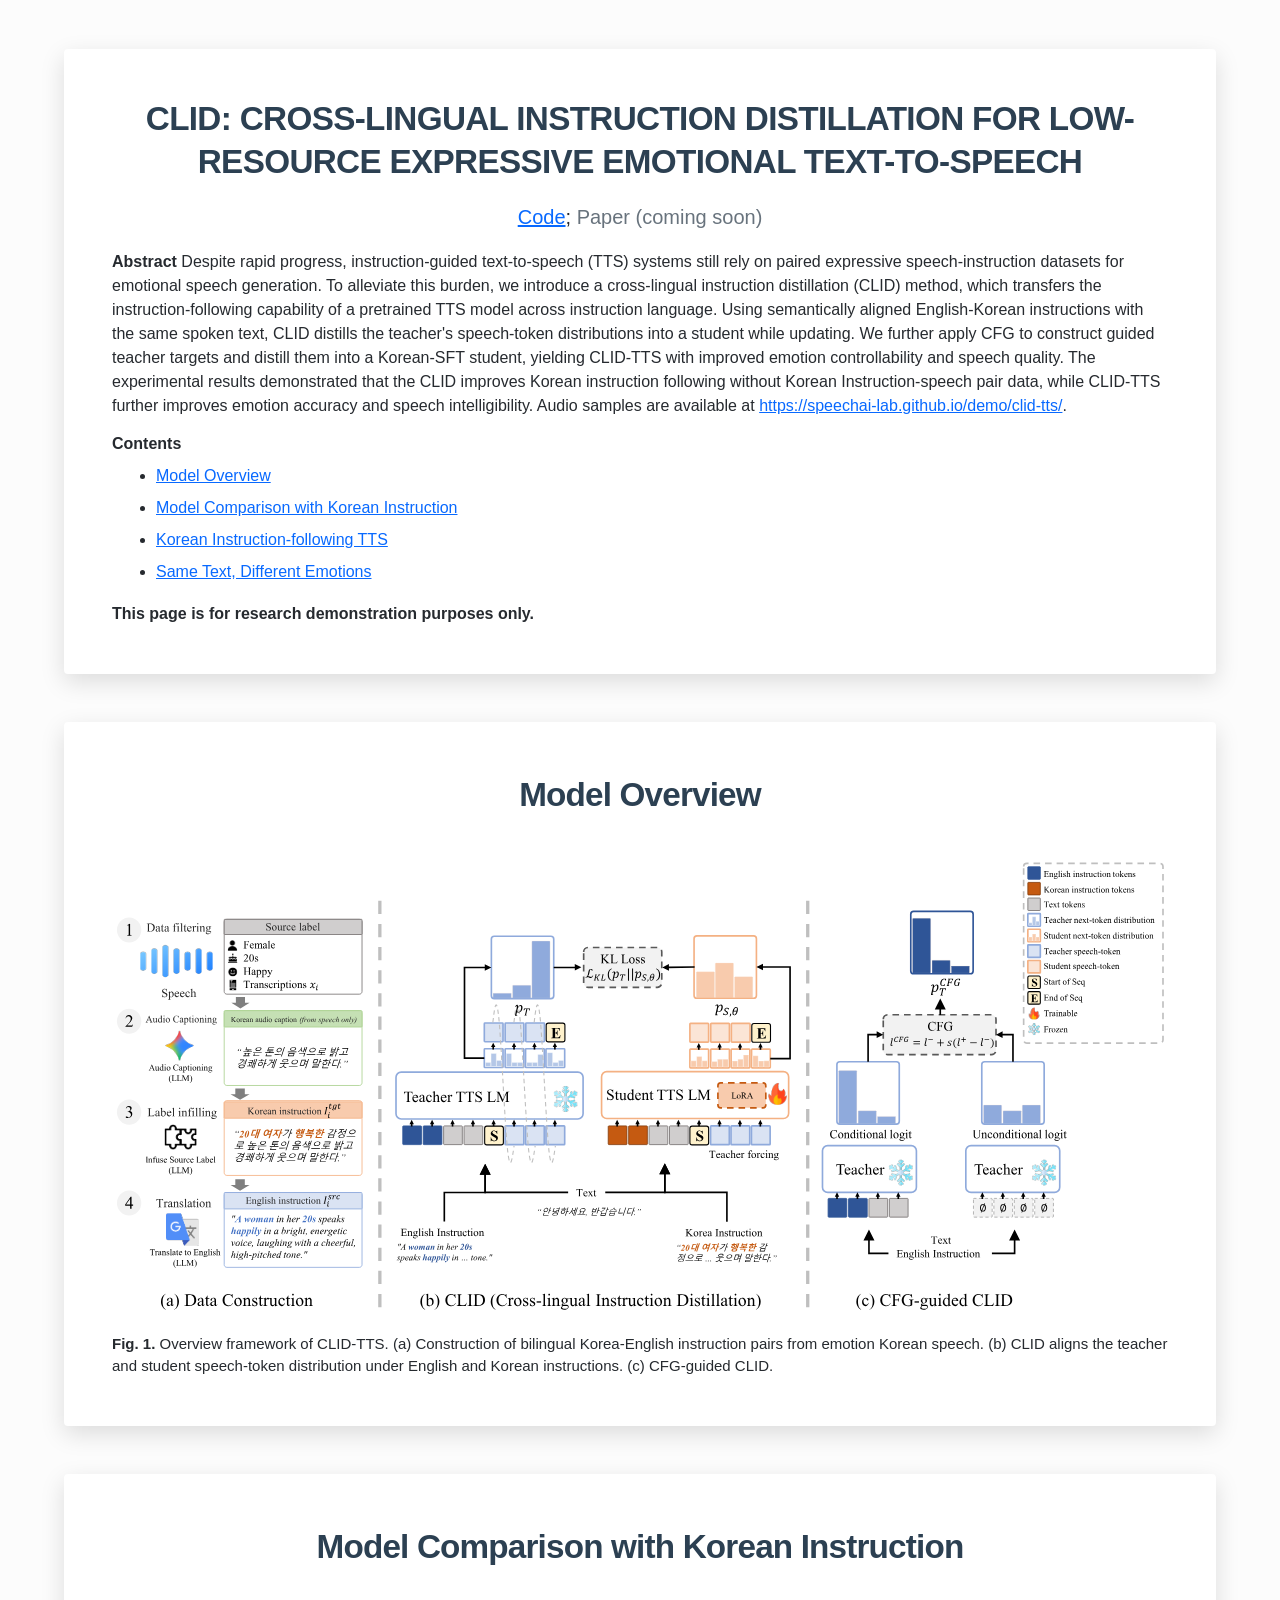
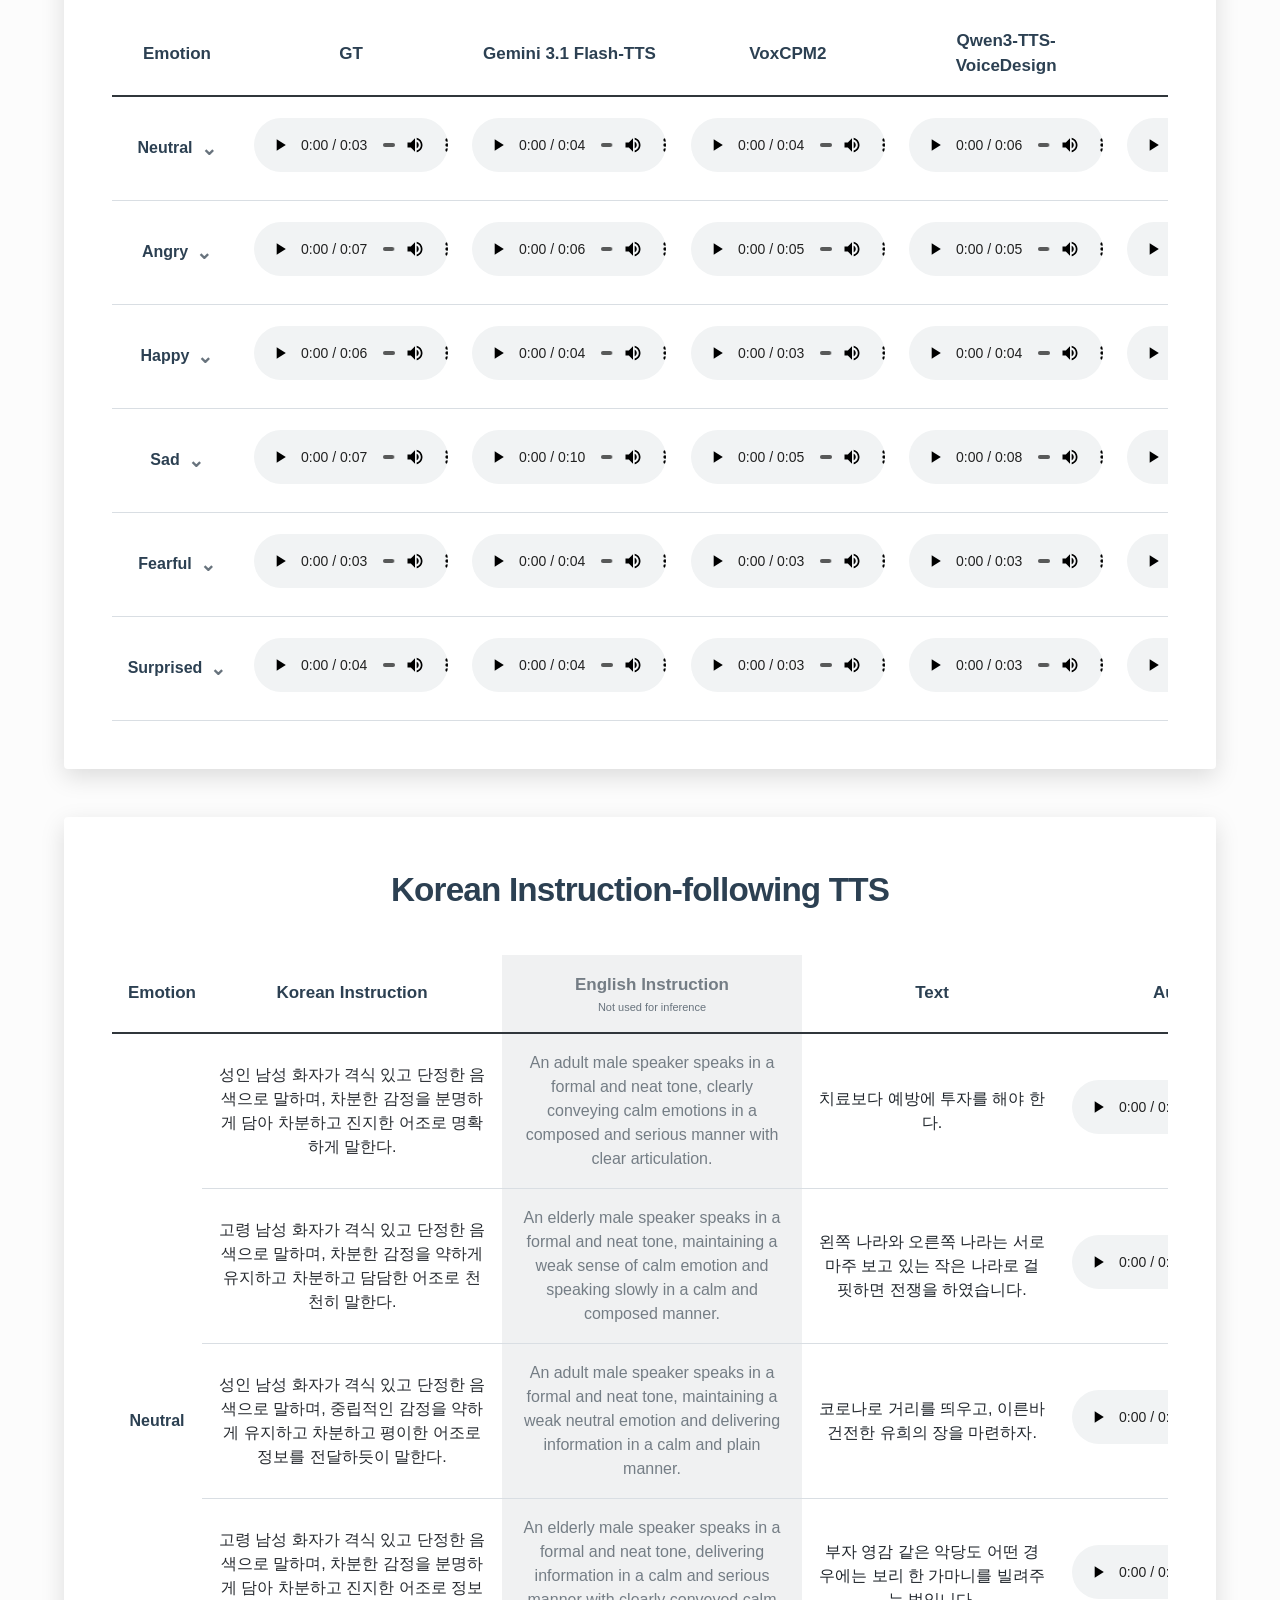
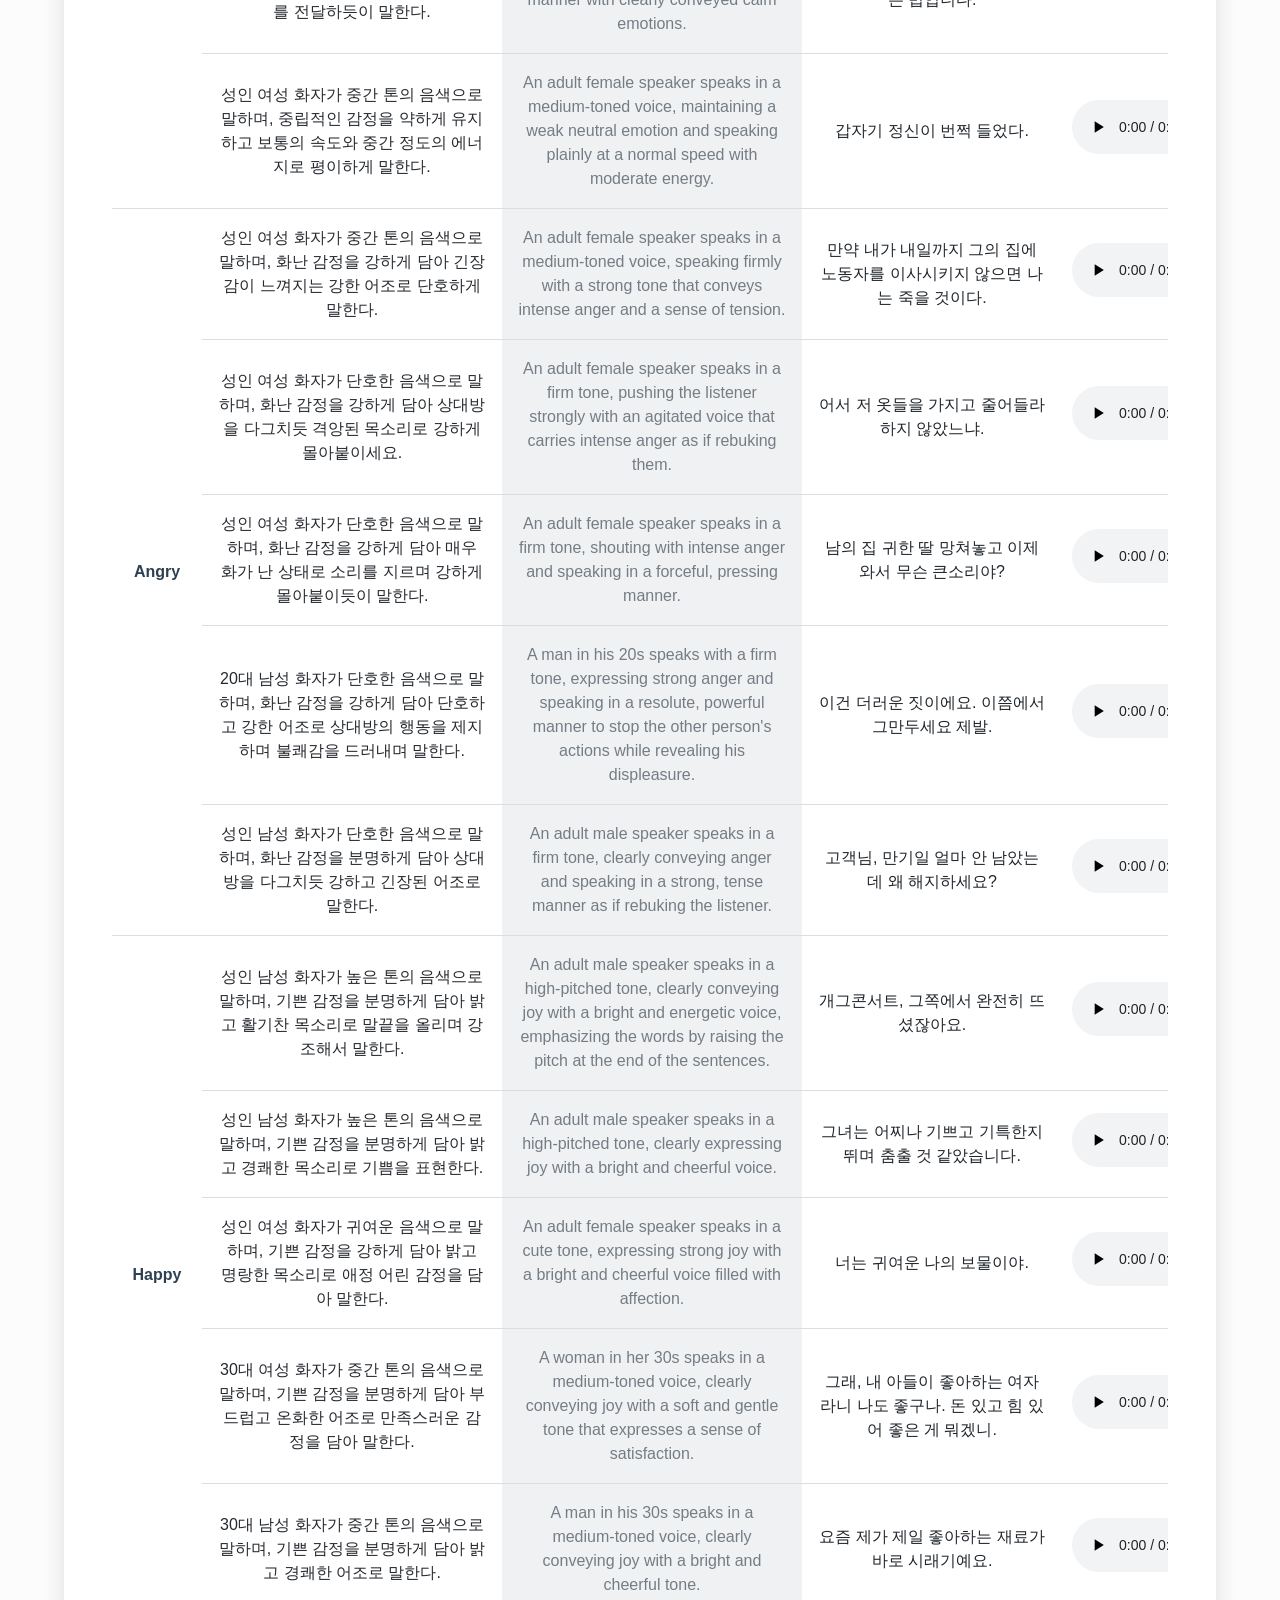
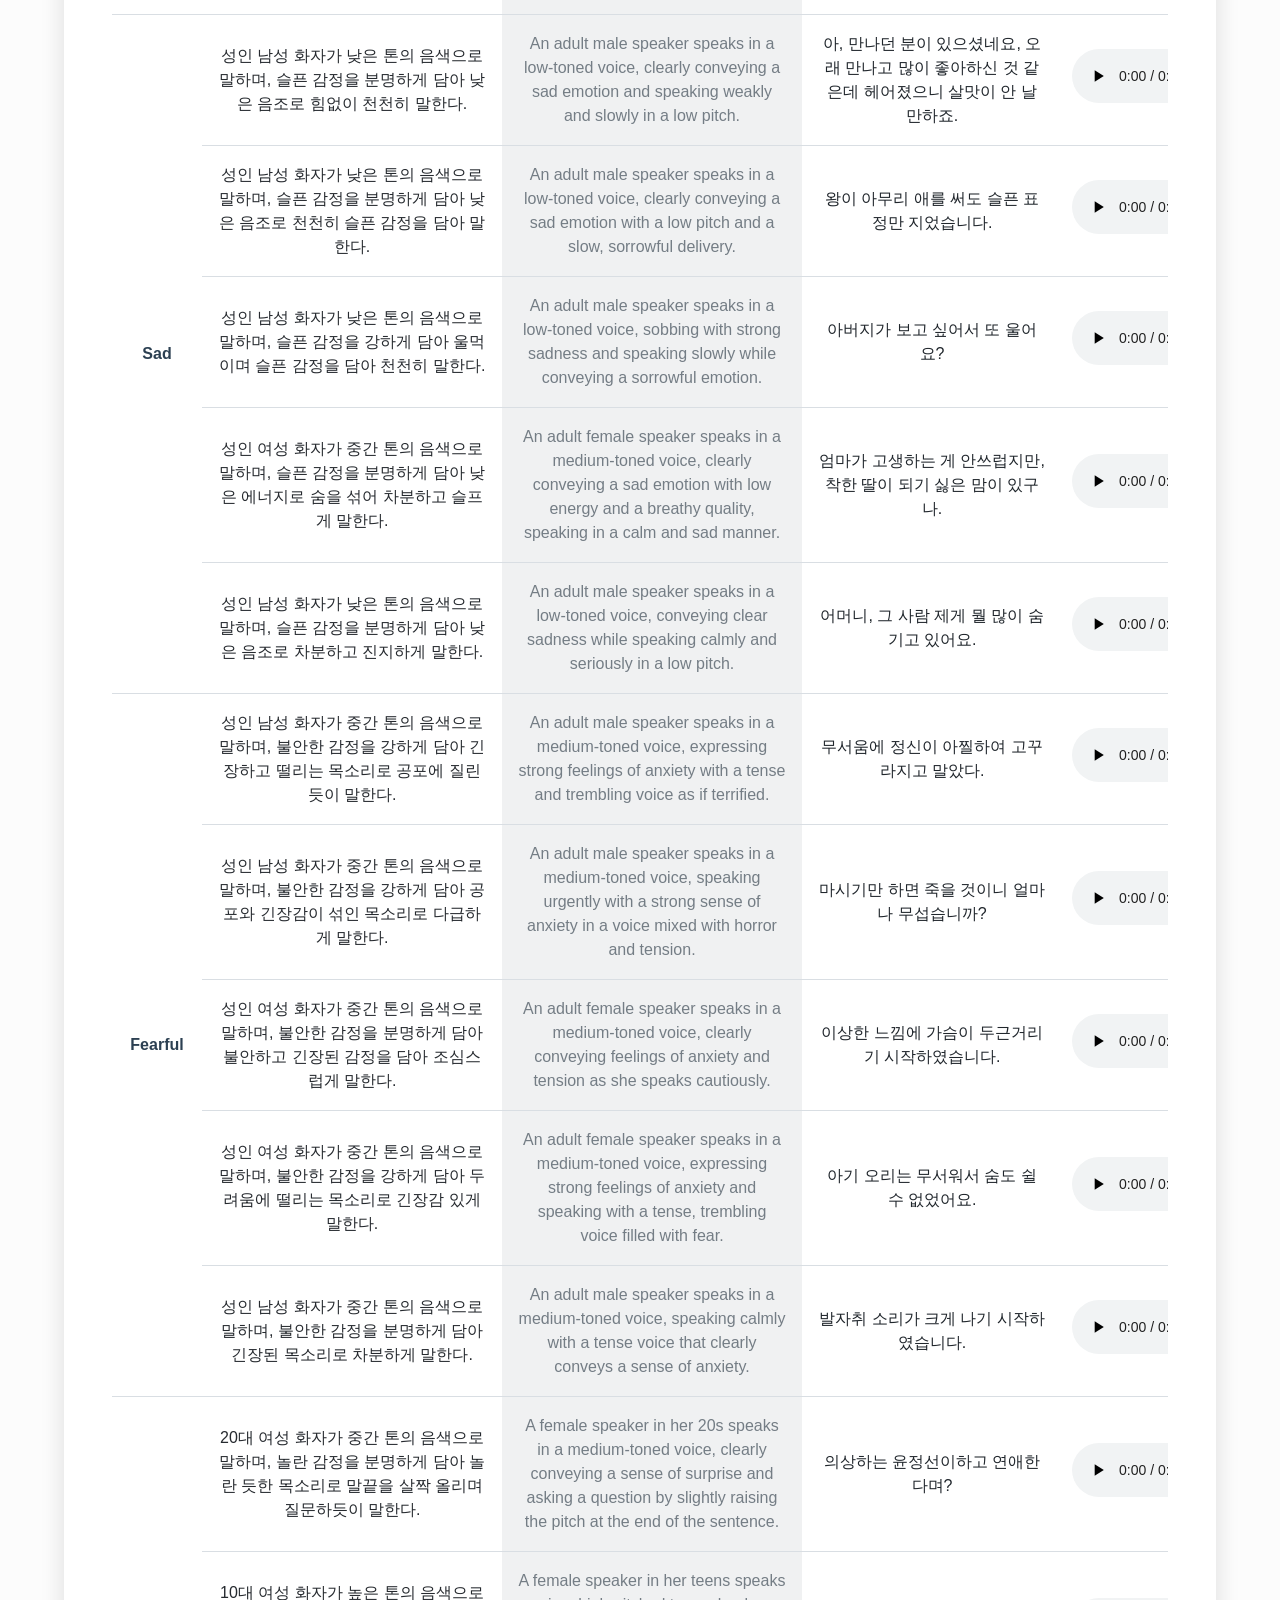
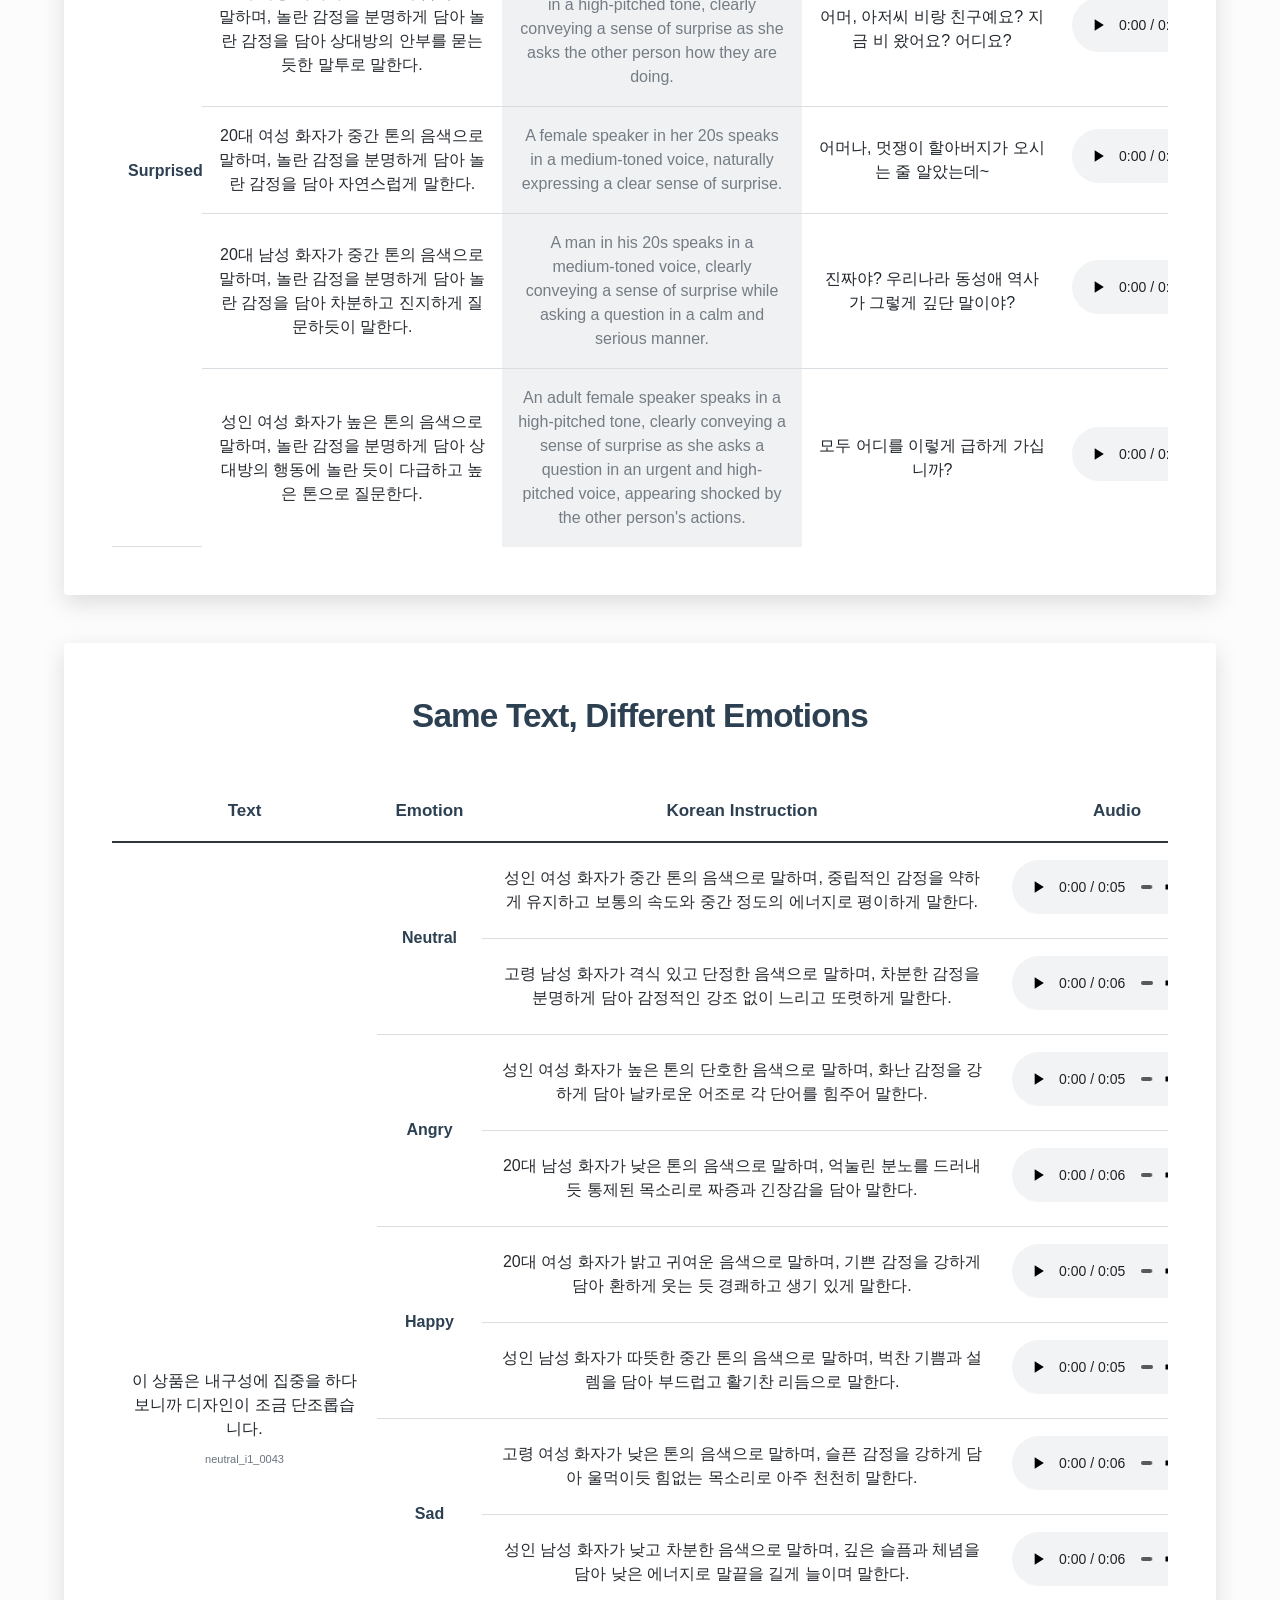
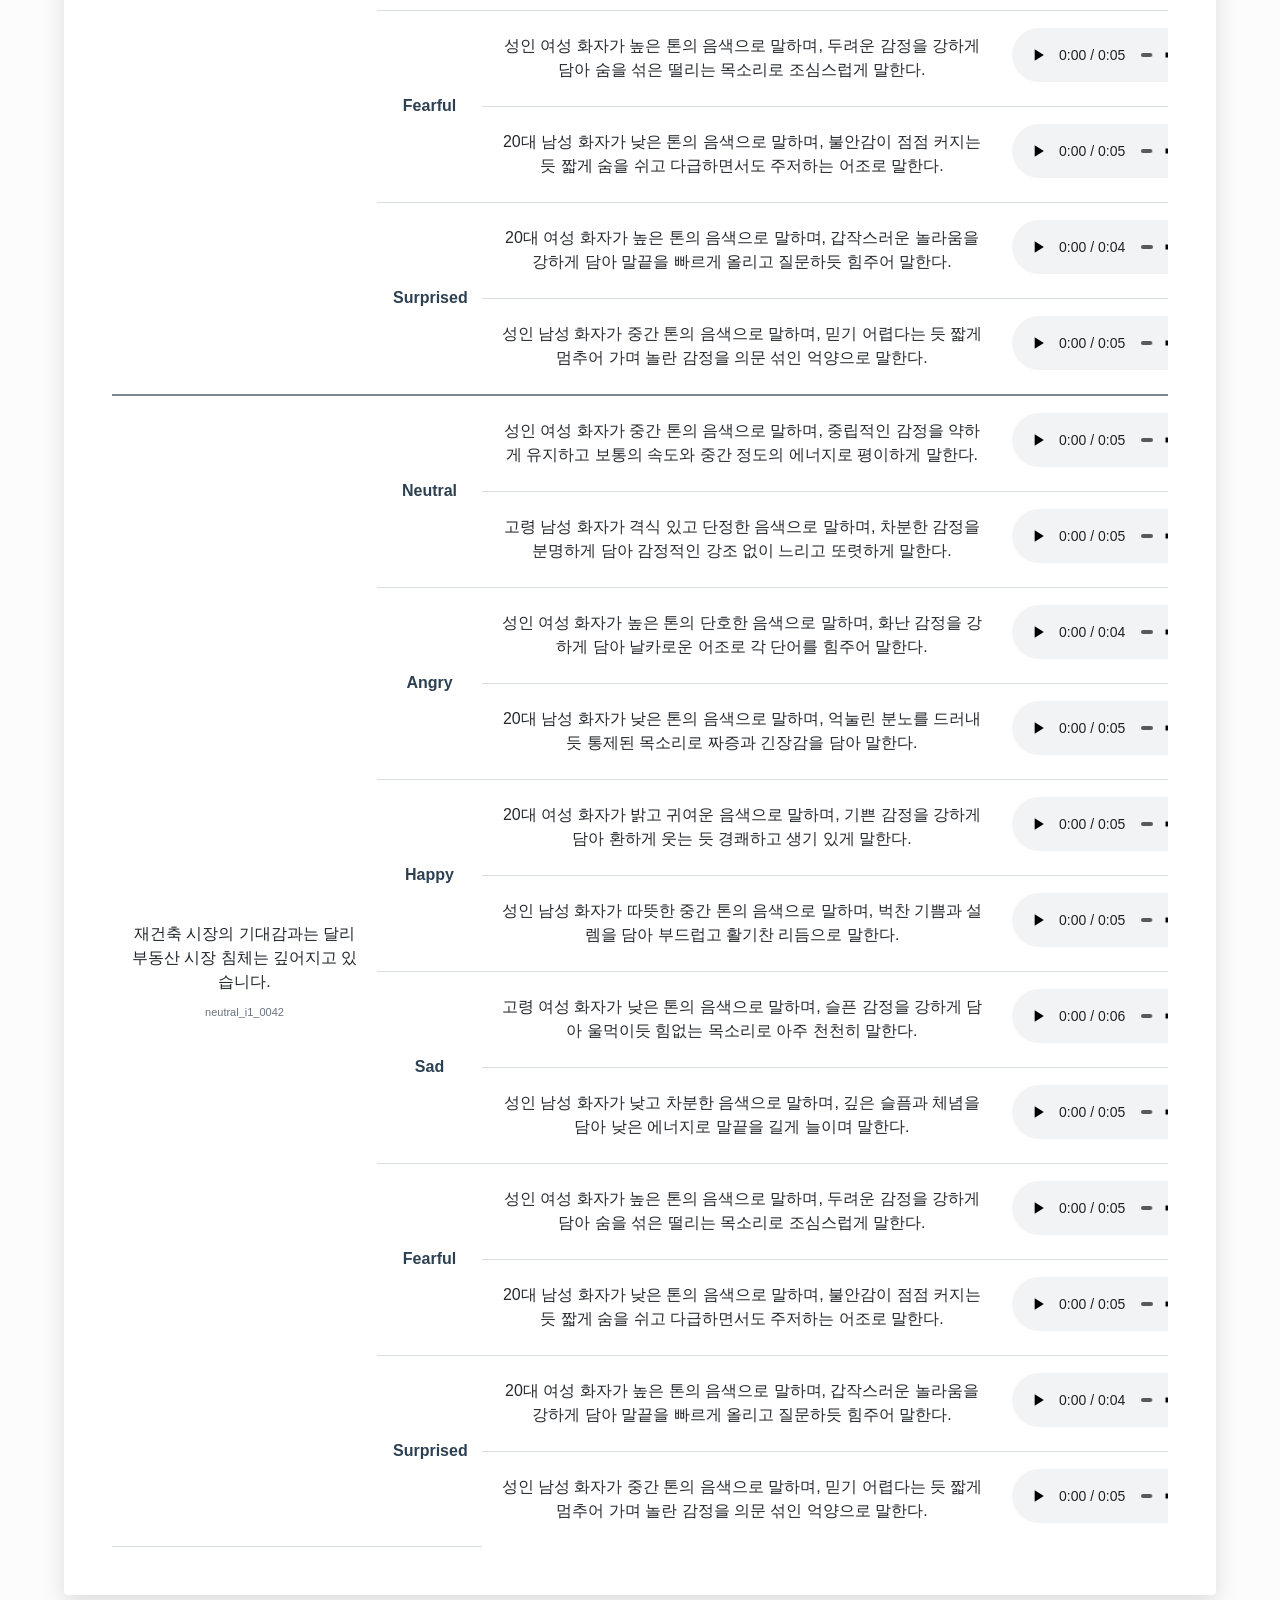
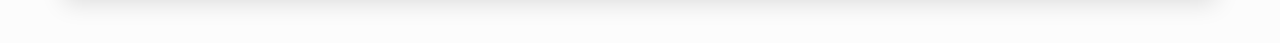
==== clid-tts/index.html @ 517f3544 "Update overview to figure 12" ====
<!doctype html>
<html lang="en">
<head>
  <meta charset="utf-8">
  <meta name="viewport" content="width=device-width, initial-scale=1">
  <meta name="description" content="CLID: Cross-Lingual Instruction Distillation for Low-Resource Expressive Emotional Text-to-Speech.">
  <title>CLID: Cross-Lingual Instruction Distillation for Low-Resource Expressive Emotional Text-to-Speech</title>
  <link rel="stylesheet" href="css/custom.css">
</head>
<body>
  <main class="page">
    <section class="paper-card intro-card" aria-labelledby="page-title">
      <header class="hero">
        <h1 class="wordmark" id="page-title">CLID: CROSS-LINGUAL INSTRUCTION DISTILLATION FOR LOW-RESOURCE EXPRESSIVE EMOTIONAL TEXT-TO-SPEECH</h1>
        <p class="project-links">
          <a href="https://github.com/SpeechAI-Lab/CLID-TTS">Code</a>;
          <span class="coming-soon">Paper (coming soon)</span>
        </p>
      </header>

      <p class="abstract"><strong>Abstract</strong> Despite rapid progress, instruction-guided text-to-speech (TTS) systems still rely on paired expressive speech-instruction datasets for emotional speech generation. To alleviate this burden, we introduce a cross-lingual instruction distillation (CLID) method, which transfers the instruction-following capability of a pretrained TTS model across instruction language. Using semantically aligned English-Korean instructions with the same spoken text, CLID distills the teacher's speech-token distributions into a student while updating. We further apply CFG to construct guided teacher targets and distill them into a Korean-SFT student, yielding CLID-TTS with improved emotion controllability and speech quality. The experimental results demonstrated that the CLID improves Korean instruction following without Korean Instruction-speech pair data, while CLID-TTS further improves emotion accuracy and speech intelligibility. Audio samples are available at <a href="https://speechai-lab.github.io/demo/clid-tts/">https://speechai-lab.github.io/demo/clid-tts/</a>.</p>

      <nav class="contents" aria-label="Demo contents">
        <p class="contents-title">Contents</p>
        <ul>
          <li><a href="#model-overview">Model Overview</a></li>
          <li><a href="#demo-samples">Model Comparison with Korean Instruction</a></li>
          <li><a href="#korean-benchmark-samples">Korean Instruction-following TTS</a></li>
          <li><a href="#same-text-different-emotions">Same Text, Different Emotions</a></li>
        </ul>
      </nav>

      <p class="research-note">This page is for research demonstration purposes only.</p>
    </section>

    <section class="paper-card demo-section" id="model-overview" aria-labelledby="model-overview-title">
      <h2 id="model-overview-title">Model Overview</h2>
      <figure class="overview-figure">
        <img
          class="overview-image"
          src="pics/clid_tts_overview.svg?v=12"
          alt="Overview of CLID-TTS data construction, cross-lingual instruction distillation, and CFG-guided distillation"
        >
        <figcaption class="overview-caption"><strong>Fig. 1.</strong> Overview framework of CLID-TTS. (a) Construction of bilingual Korea-English instruction pairs from emotion Korean speech. (b) CLID aligns the teacher and student speech-token distribution under English and Korean instructions. (c) CFG-guided CLID.</figcaption>
      </figure>
    </section>

    <section class="paper-card demo-section" id="demo-samples" aria-labelledby="samples-title">
      <h2 id="samples-title">Model Comparison with Korean Instruction</h2>

      <div class="sample-list" id="demo-sample-list">
        <p class="pending">Model comparison samples will be added here.</p>
      </div>
    </section>

    <section class="paper-card demo-section" id="korean-benchmark-samples" aria-labelledby="korean-benchmark-title">
      <h2 id="korean-benchmark-title">Korean Instruction-following TTS</h2>

      <div class="sample-list" id="korean-benchmark-sample-list">
        <p class="pending">Korean benchmark samples will be added here.</p>
      </div>
    </section>

    <section class="paper-card demo-section" id="same-text-different-emotions" aria-labelledby="same-text-title">
      <h2 id="same-text-title">Same Text, Different Emotions</h2>

      <div class="sample-list" id="same-text-sample-list">
        <p class="pending">Same-text control samples will be added here.</p>
      </div>
    </section>

  </main>
  <script src="data/samples.js"></script>
  <script src="js/demo.js?v=gemini-3.1-flash-tts"></script>
</body>
</html>
---- clid-tts/css/custom.css ----
:root {
  color-scheme: light;
  --ink: #262a2f;
  --heading: #2c4052;
  --muted: #68737d;
  --link: #0869ff;
  --line: #d9dee3;
  --surface: #f5f7f8;
}

* { box-sizing: border-box; }

html { scroll-behavior: smooth; }

body {
  margin: 0;
  padding: 1px 0 48px;
  color: var(--ink);
  background: #fcfcfc;
  font-family: Roboto, -apple-system, BlinkMacSystemFont, "Segoe UI", Arial, sans-serif;
  font-size: 16px;
  line-height: 1.5;
  -webkit-font-smoothing: antialiased;
}

.page {
  width: min(1600px, 90%);
  margin: 0 auto;
}

.paper-card {
  margin: 48px 0 0;
  padding: 48px;
  background: #fff;
  border-radius: 4px;
  box-shadow: 0 8px 24px rgba(0, 0, 0, .13);
}

.hero {
  margin-bottom: 18px;
  text-align: center;
}

.wordmark {
  display: block;
  margin: 0;
  color: var(--heading);
  font-size: clamp(24px, 2.6vw, 36px);
  font-weight: 700;
  line-height: 1.3;
  letter-spacing: -.02em;
}

.project-links {
  margin: 18px 0 14px;
  font-size: 20px;
}

a { color: var(--link); }

a:hover { text-decoration-thickness: 2px; }

.coming-soon { color: var(--muted); }

.abstract {
  margin: 12px 0 14px;
  text-align: left;
}

.abstract strong,
.contents-title,
.research-note { font-weight: 700; }

.contents { margin-top: 12px; }

.contents-title { margin: 0 0 8px; }

.contents ul {
  margin: 0;
  padding-left: 44px;
}

.contents li { margin: 8px 0; }

.research-note { margin: 18px 0 0; }

.demo-section {
  margin-top: 48px;
  scroll-margin-top: 24px;
}

.demo-section h2 {
  margin: 0 0 30px;
  padding-bottom: 10px;
  color: var(--heading);
  text-align: center;
  font-size: clamp(27px, 2.6vw, 38px);
  font-weight: 700;
  letter-spacing: -.025em;
}

.overview-figure {
  margin: 0 auto;
  overflow: hidden;
  background: #fff;
}

.overview-image {
  display: block;
  width: min(100%, 1320px);
  height: auto;
  margin: 0 auto;
}

.overview-caption {
  margin: 20px 0 0;
  color: var(--ink);
  text-align: left;
  font-size: 15px;
}

.dataset-heading {
  margin: 30px 0 10px;
  color: var(--heading);
  font-size: 21px;
}

.comparison-wrap {
  overflow-x: auto;
  background: #fff;
}

.comparison-table {
  width: 100%;
  min-width: 1440px;
  border-collapse: collapse;
  table-layout: fixed;
}

.comparison-table .emotion-column {
  width: 130px;
}

.comparison-table th,
.comparison-table td {
  padding: 16px 12px;
  text-align: center;
  vertical-align: middle;
}

.comparison-table thead th {
  color: var(--heading);
  background: #fff;
  border-bottom: 2px solid #30363b;
  font-size: 17px;
  font-weight: 700;
}

.sample-audio-row > th,
.sample-audio-row > td {
  height: 104px;
  border-bottom: 1px solid var(--line);
}

.comparison-table tbody tr:last-child > th,
.comparison-table tbody tr:last-child > td {
  border-bottom: 0;
}

.comparison-table tbody tr.sample-audio-row:hover > * {
  background: #f3f3f3;
}

.model-heading {
  text-align: center;
}

.ours-heading,
.ours-cell {
  background: #fff;
}

.emotion-cell {
  padding: 0 !important;
  background: #fff;
}

.emotion-toggle {
  display: flex;
  width: 100%;
  min-height: 103px;
  align-items: center;
  justify-content: center;
  gap: 8px;
  padding: 14px 10px;
  color: var(--heading);
  background: transparent;
  border: 0;
  font: inherit;
  font-weight: 650;
  cursor: pointer;
}

.emotion-toggle:hover {
  background: var(--surface);
}

.emotion-toggle:focus-visible {
  position: relative;
  z-index: 1;
  outline: 3px solid rgba(8, 105, 255, .35);
  outline-offset: -3px;
}

.emotion-chevron {
  display: inline-block;
  color: var(--muted);
  font-size: 19px;
  line-height: 1;
  transition: transform .18s ease;
}

.emotion-toggle.is-open .emotion-chevron {
  transform: rotate(180deg);
}

.sample-detail-row[hidden] {
  display: none;
}

.sample-detail-row > td {
  padding: 0;
  border-bottom: 1px solid var(--line);
  text-align: left;
}

.sample-details {
  display: grid;
  grid-template-columns: 1.35fr 1.35fr 1fr;
  margin: 0;
  background: #fbfcfc;
  box-shadow: inset 0 4px 10px rgba(44, 64, 82, .04);
}

.detail-item {
  min-width: 0;
  margin: 0;
  padding: 17px 18px 19px;
  border-right: 1px solid var(--line);
}

.detail-item:last-child {
  border-right: 0;
}

.detail-item dt {
  margin: 0 0 8px;
  color: var(--heading);
  font-size: 13px;
  font-weight: 700;
}

.detail-item dd {
  margin: 0;
  overflow-wrap: anywhere;
}

.unused-instruction {
  color: #747d85;
  background: #f0f1f2;
}

.unused-instruction dt {
  color: #747d85;
}

.unused-note {
  display: block;
  margin-top: 3px;
  color: #8b9298;
  font-size: 11px;
  font-weight: 500;
  line-height: 1.25;
}

.audio-cell {
  text-align: center;
}

.audio-missing {
  color: var(--muted);
  font-size: 13px;
}

.benchmark-sample-wrap {
  overflow-x: auto;
  background: #fff;
}

.benchmark-sample-table {
  width: 100%;
  min-width: 1180px;
  border-collapse: collapse;
  table-layout: fixed;
}

.benchmark-sample-table .benchmark-emotion-column { width: 90px; }
.benchmark-sample-table .benchmark-ko-column { width: 300px; }
.benchmark-sample-table .benchmark-en-column { width: 300px; }
.benchmark-sample-table .benchmark-text-column { width: 260px; }
.benchmark-sample-table .benchmark-audio-column { width: 230px; }

.benchmark-sample-table th,
.benchmark-sample-table td {
  padding: 17px 16px;
  border-bottom: 1px solid var(--line);
  text-align: center;
  vertical-align: middle;
}

.benchmark-sample-table tbody tr:last-child > * { border-bottom: 0; }

.benchmark-sample-table thead th {
  color: var(--heading);
  background: #fff;
  border-bottom: 2px solid #30363b;
  text-align: center;
  font-size: 17px;
  font-weight: 700;
}

.benchmark-sample-table thead th:nth-child(3) {
  color: #747d85;
  background: #f0f1f2;
}

.column-note {
  display: block;
  margin-top: 3px;
  color: var(--muted);
  font-size: 11px;
  font-weight: 500;
  line-height: 1.3;
}

.benchmark-emotion-cell {
  color: var(--heading);
  background: #fff;
  text-align: center;
  font-weight: 650;
}

.benchmark-copy-cell {
  text-align: center;
  overflow-wrap: anywhere;
}

.benchmark-en-cell {
  color: #747d85;
  background: #f0f1f2;
}

.benchmark-text-cell { color: #20262c; }

.benchmark-audio-cell {
  padding-right: 10px !important;
  padding-left: 10px !important;
  text-align: center;
}

.benchmark-clid-cell { background: #fff; }

.benchmark-sample-table tbody tr:hover > td,
.benchmark-sample-table tbody tr:hover > th {
  background: #f3f3f3;
}

.benchmark-sample-table tbody tr:hover > .benchmark-en-cell {
  background: #e9eaeb;
}

.same-text-wrap {
  overflow-x: auto;
  background: #fff;
}

.same-text-table {
  width: 100%;
  min-width: 1120px;
  border-collapse: collapse;
  table-layout: fixed;
}

.same-text-table .same-text-text-column { width: 265px; }
.same-text-table .same-text-emotion-column { width: 105px; }
.same-text-table .same-text-instruction-column { width: 520px; }
.same-text-table .same-text-audio-column { width: 230px; }

.same-text-table th,
.same-text-table td {
  padding: 17px 16px;
  border-bottom: 1px solid var(--line);
  text-align: center;
  vertical-align: middle;
}

.same-text-table tbody tr:last-child > * { border-bottom: 0; }

.same-text-table thead th {
  color: var(--heading);
  background: #fff;
  border-bottom: 2px solid #30363b;
  text-align: center;
  font-size: 17px;
  font-weight: 700;
}

.same-text-copy-cell {
  color: #20262c;
  background: #fff;
  text-align: center;
  font-weight: 500;
}

.same-text-source {
  display: block;
  margin-top: 10px;
  color: var(--muted);
  font-size: 11px;
  font-weight: 500;
}

.same-text-emotion-cell {
  color: var(--heading);
  background: #fff;
  text-align: center;
  font-weight: 650;
}

.same-text-instruction-cell {
  text-align: center;
  overflow-wrap: anywhere;
}

.same-text-audio-cell {
  padding-right: 10px !important;
  padding-left: 10px !important;
  background: #fff;
  text-align: center;
}

.same-text-group-start > * {
  border-top: 2px solid #7b858d;
}

.same-text-table tbody tr:hover > td,
.same-text-table tbody tr:hover > th {
  background: #f3f3f3;
}

.pending {
  margin: 0;
  padding: 28px 14px;
  color: var(--muted);
  text-align: center;
}

audio {
  width: min(100%, 220px);
  min-width: 190px;
}

.visually-hidden {
  position: absolute;
  width: 1px;
  height: 1px;
  padding: 0;
  margin: -1px;
  overflow: hidden;
  clip: rect(0, 0, 0, 0);
  white-space: nowrap;
  border: 0;
}

@media (max-width: 720px) {
  body { padding: 1px 0 28px; }

  .page {
    width: 100%;
  }

  .paper-card {
    margin-top: 20px;
    padding: 34px 20px 42px;
    border-radius: 0;
    box-shadow: 0 5px 18px rgba(0, 0, 0, .1);
  }

  .wordmark { font-size: 28px; }
  .abstract { text-align: left; }
  .demo-section { margin-top: 20px; }
  .demo-section h2 { margin-bottom: 24px; }
  .sample-details { grid-template-columns: 1fr; }
  .detail-item { border-right: 0; border-bottom: 1px solid var(--line); }
  .detail-item:last-child { border-bottom: 0; }
}
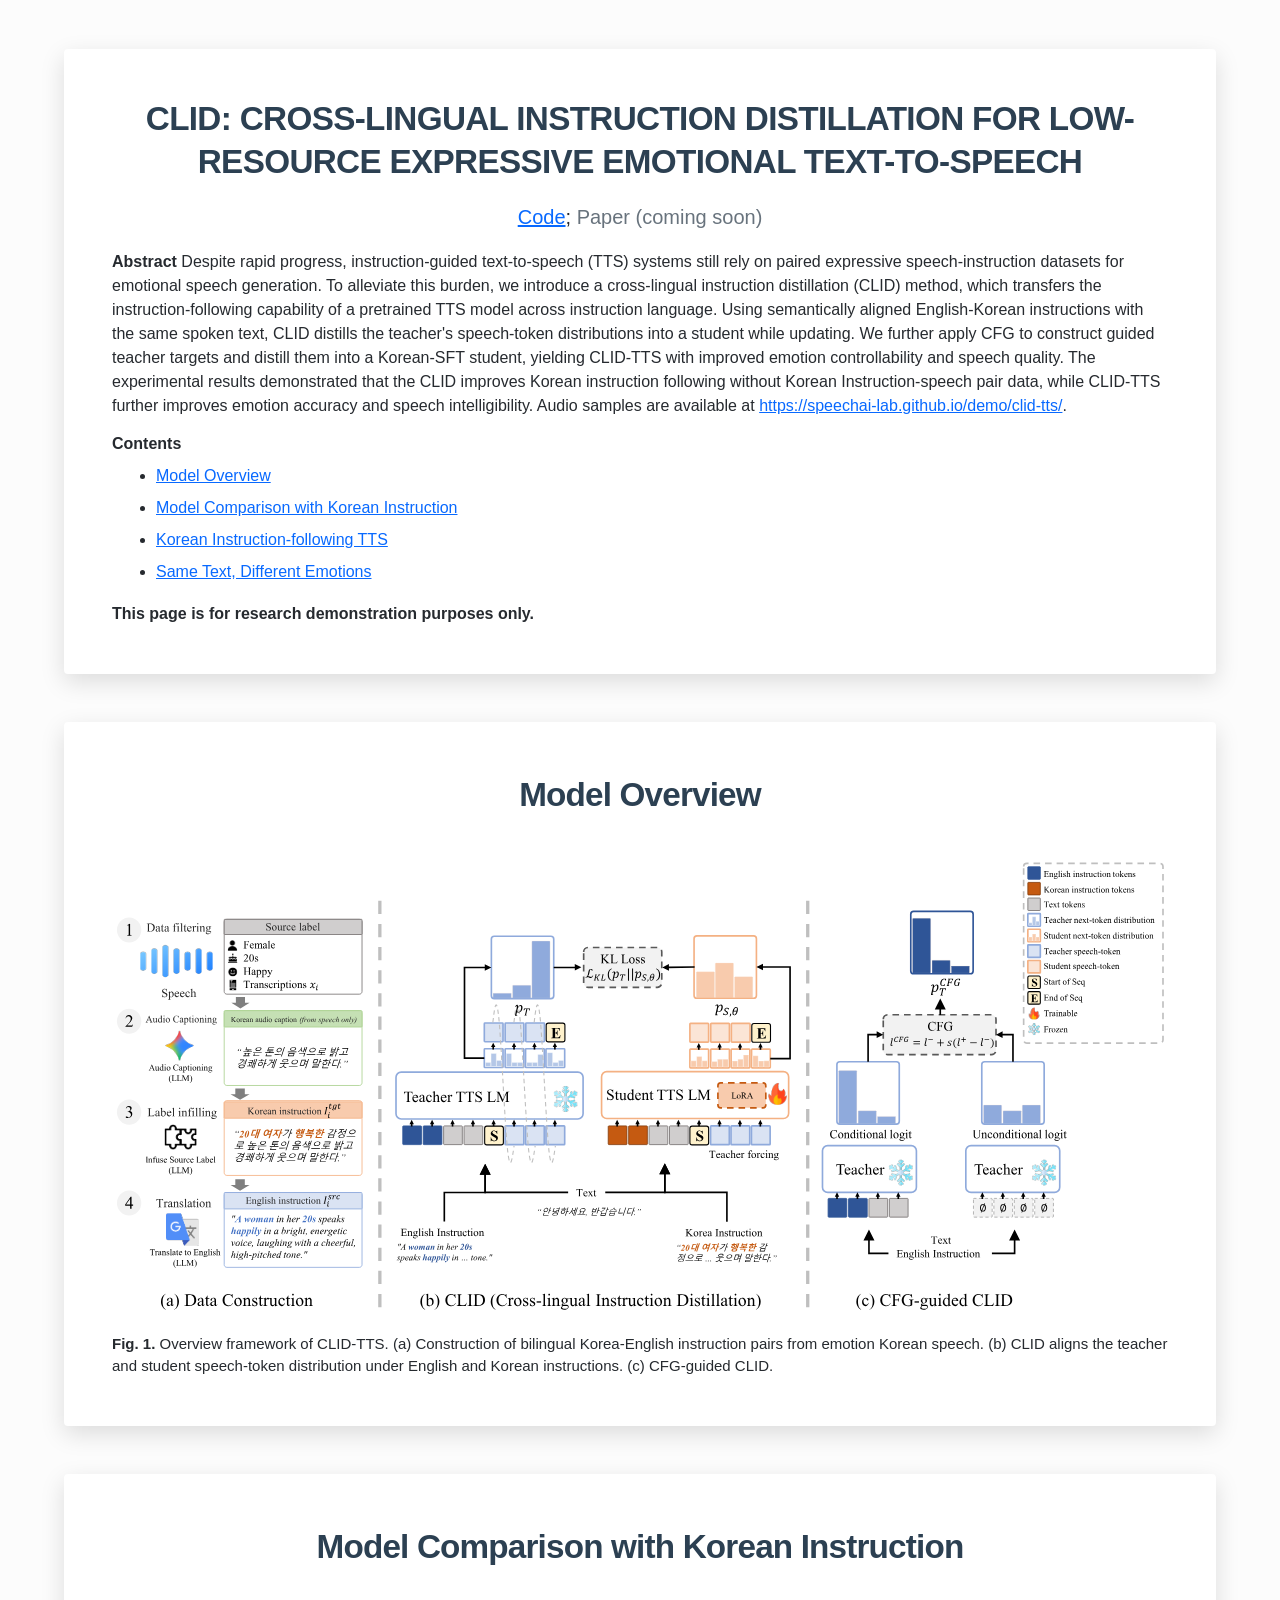
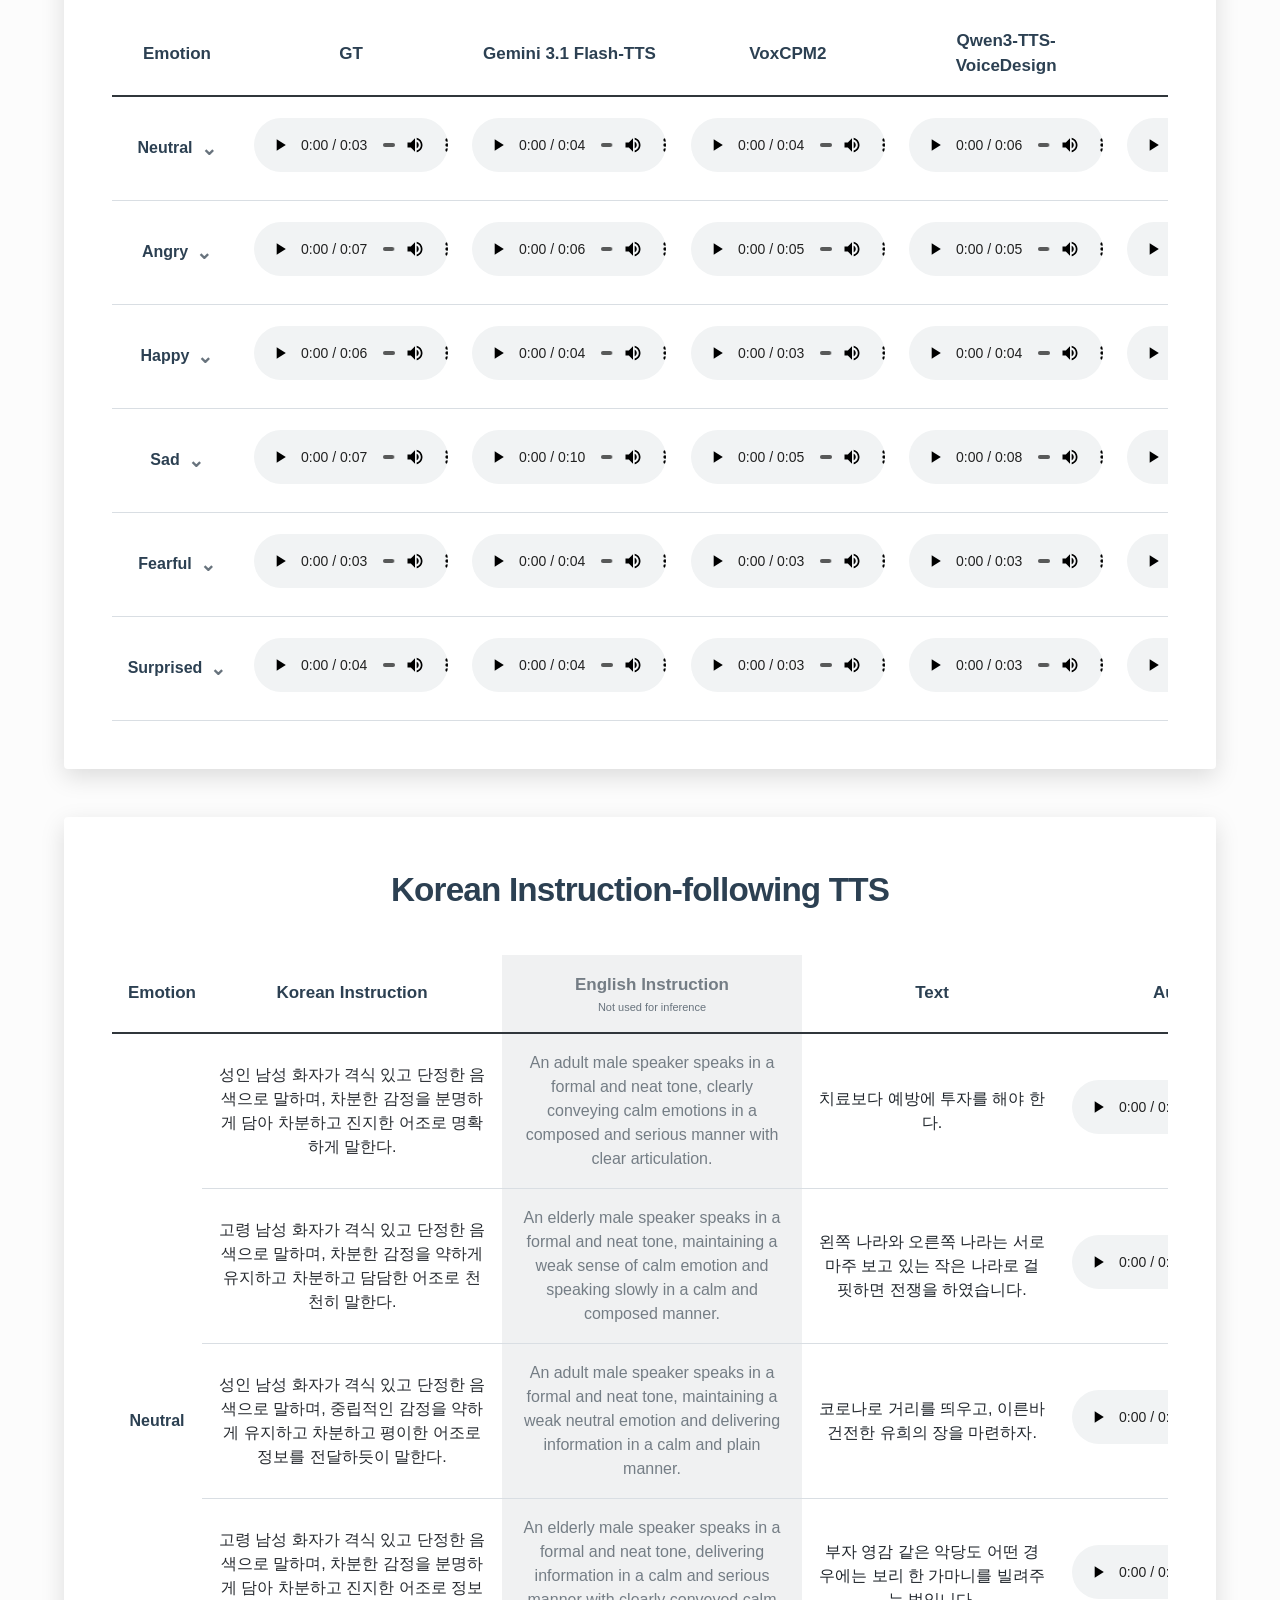
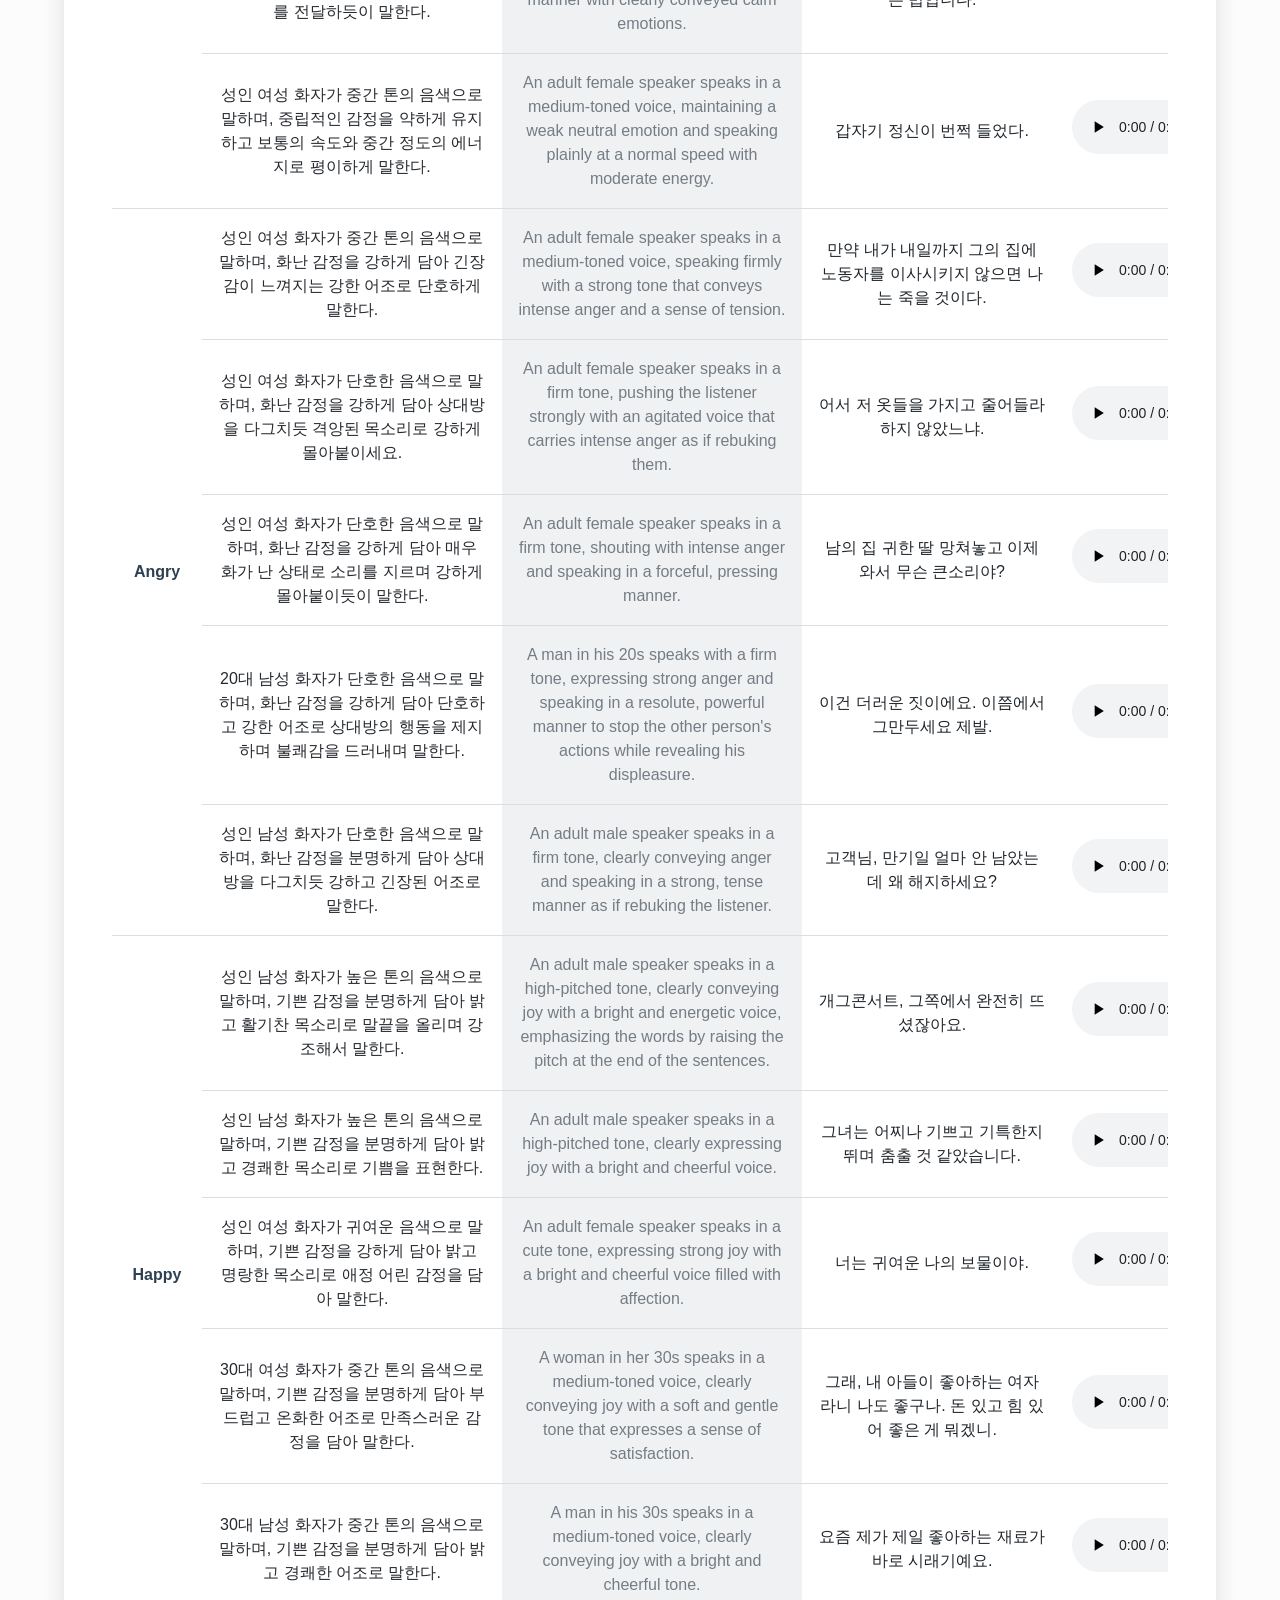
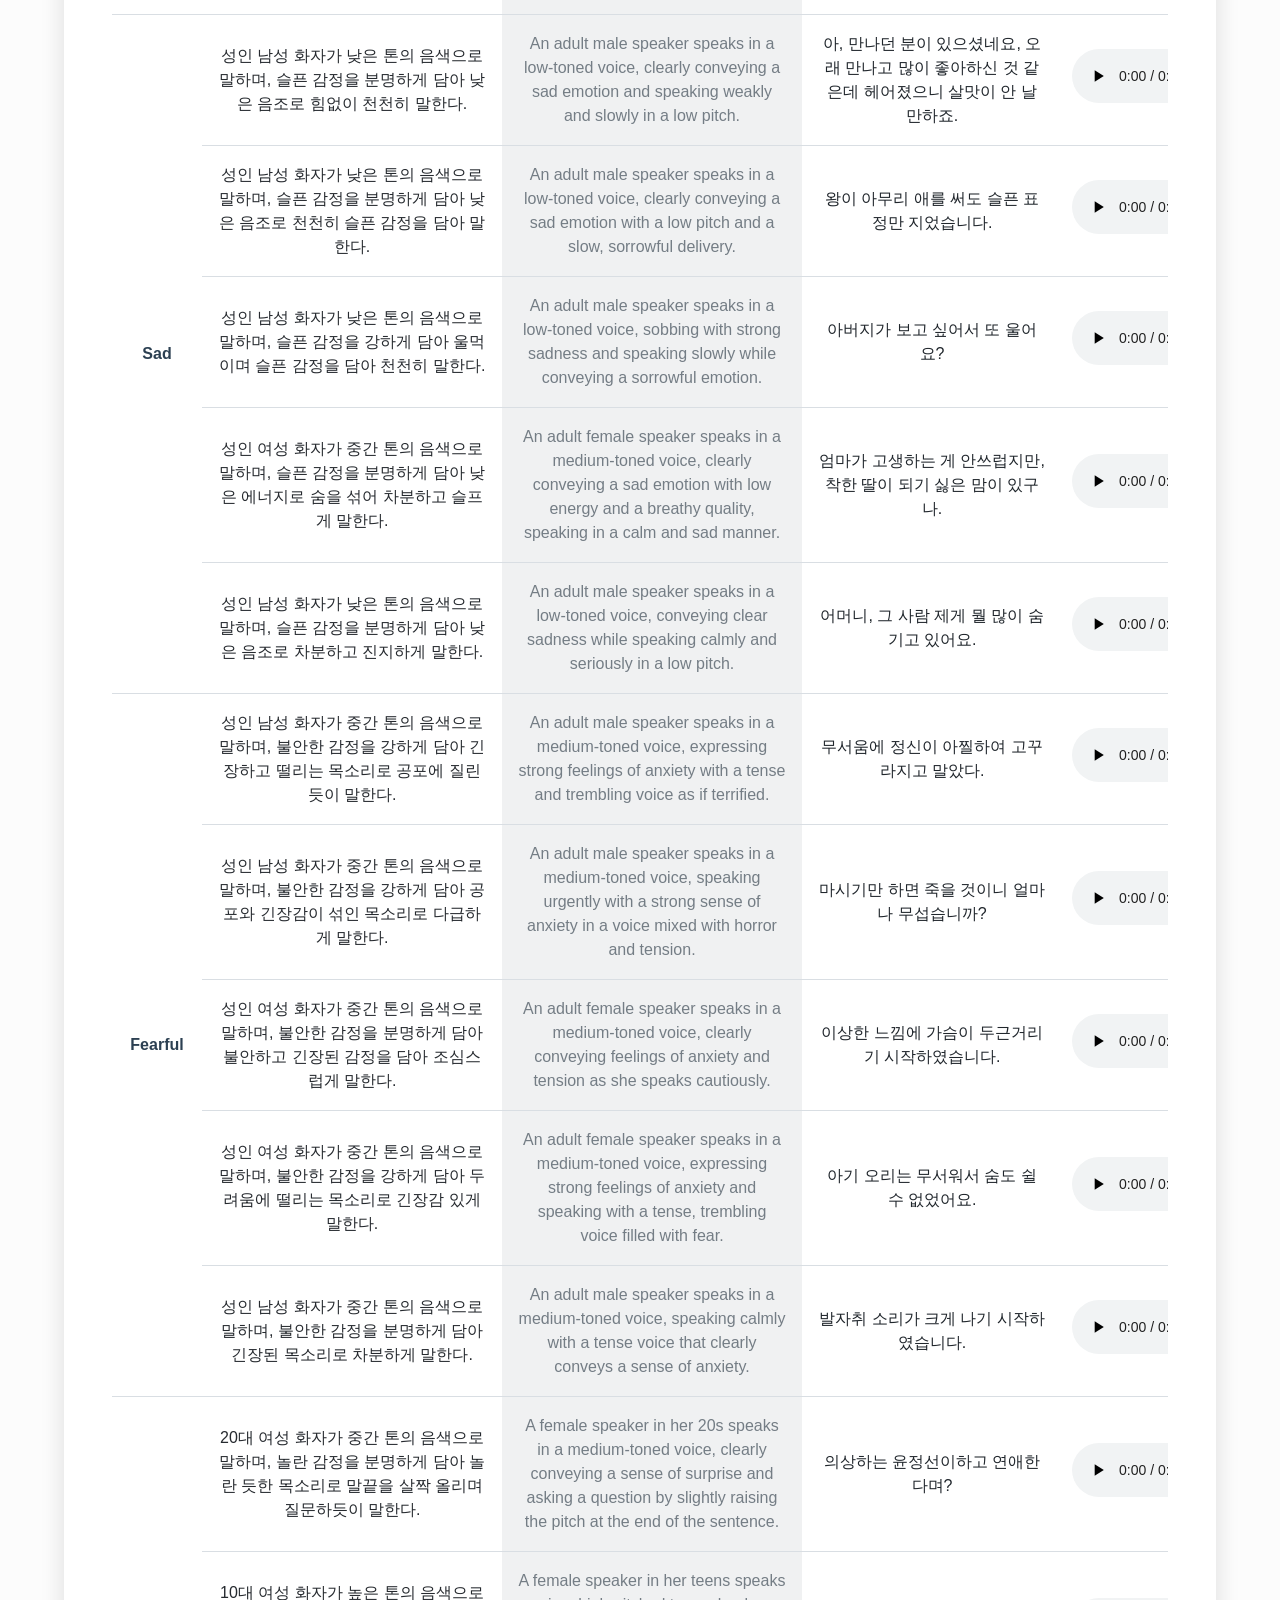
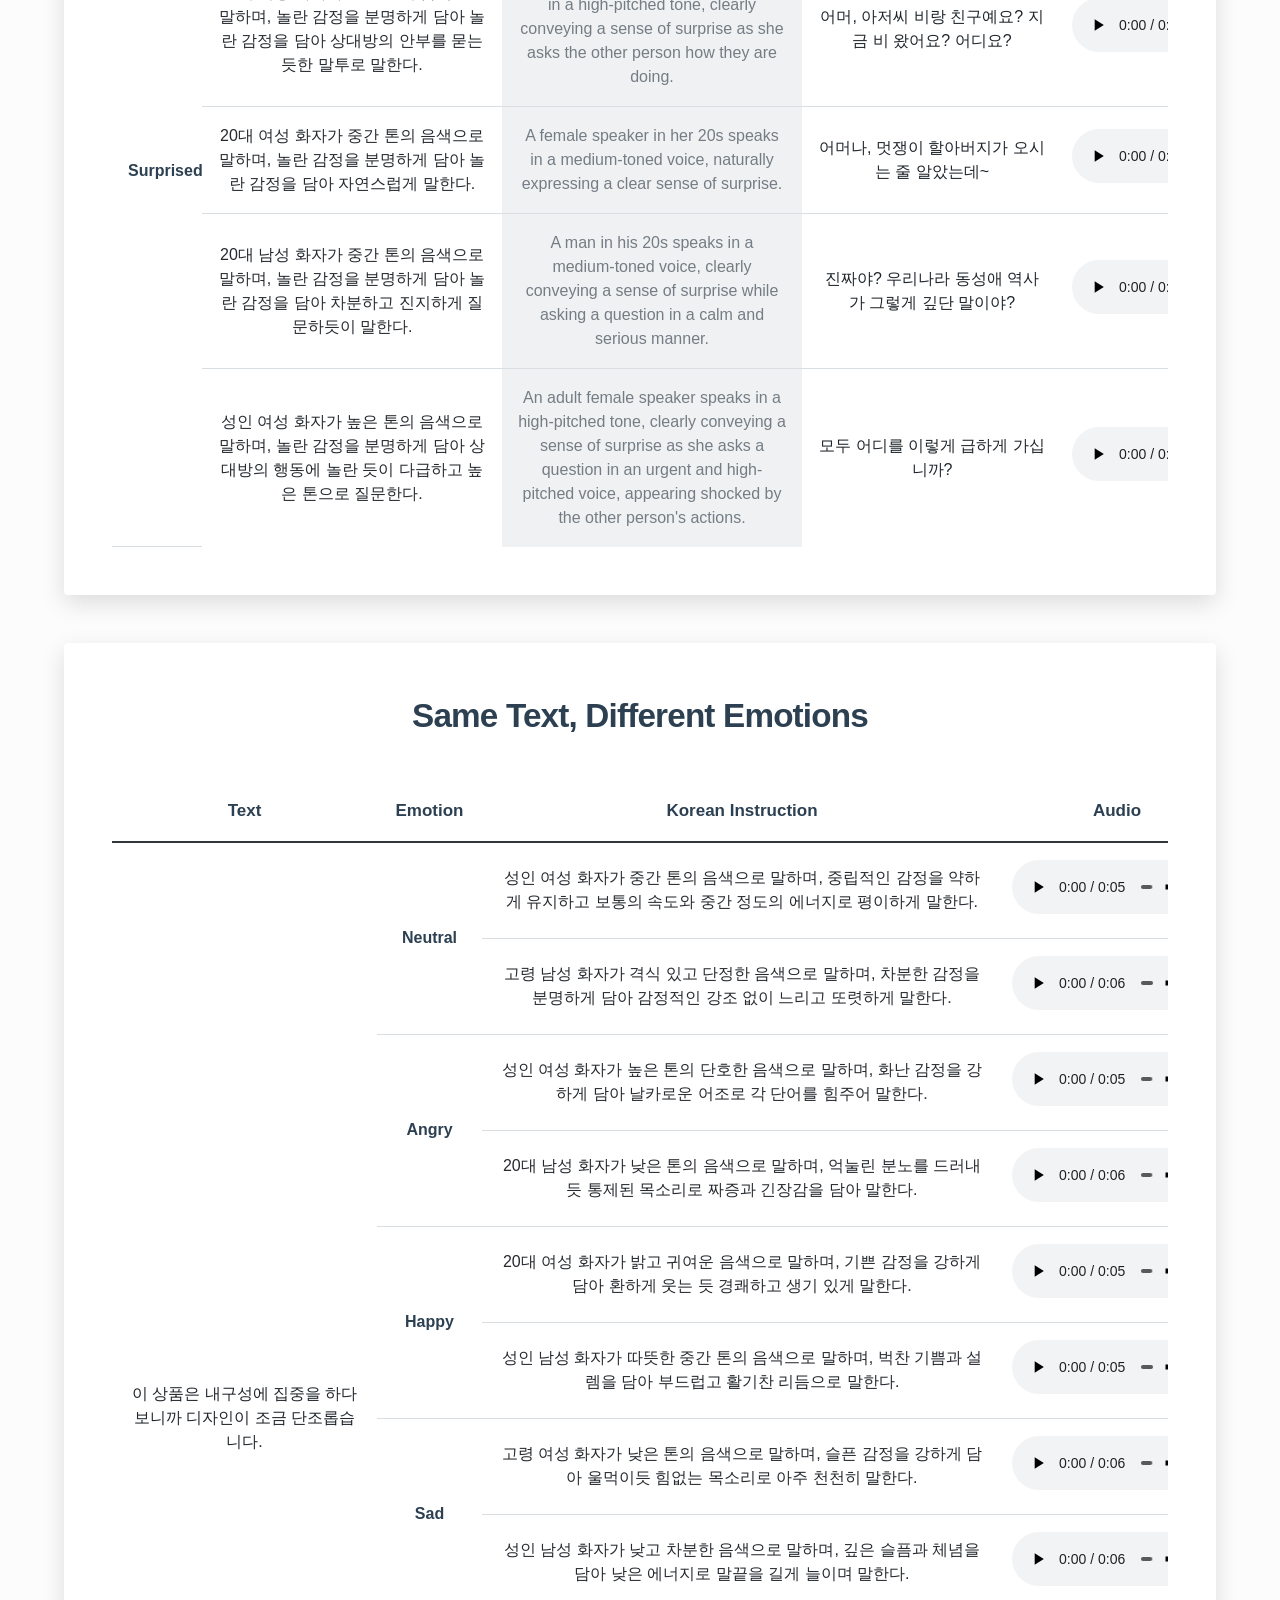
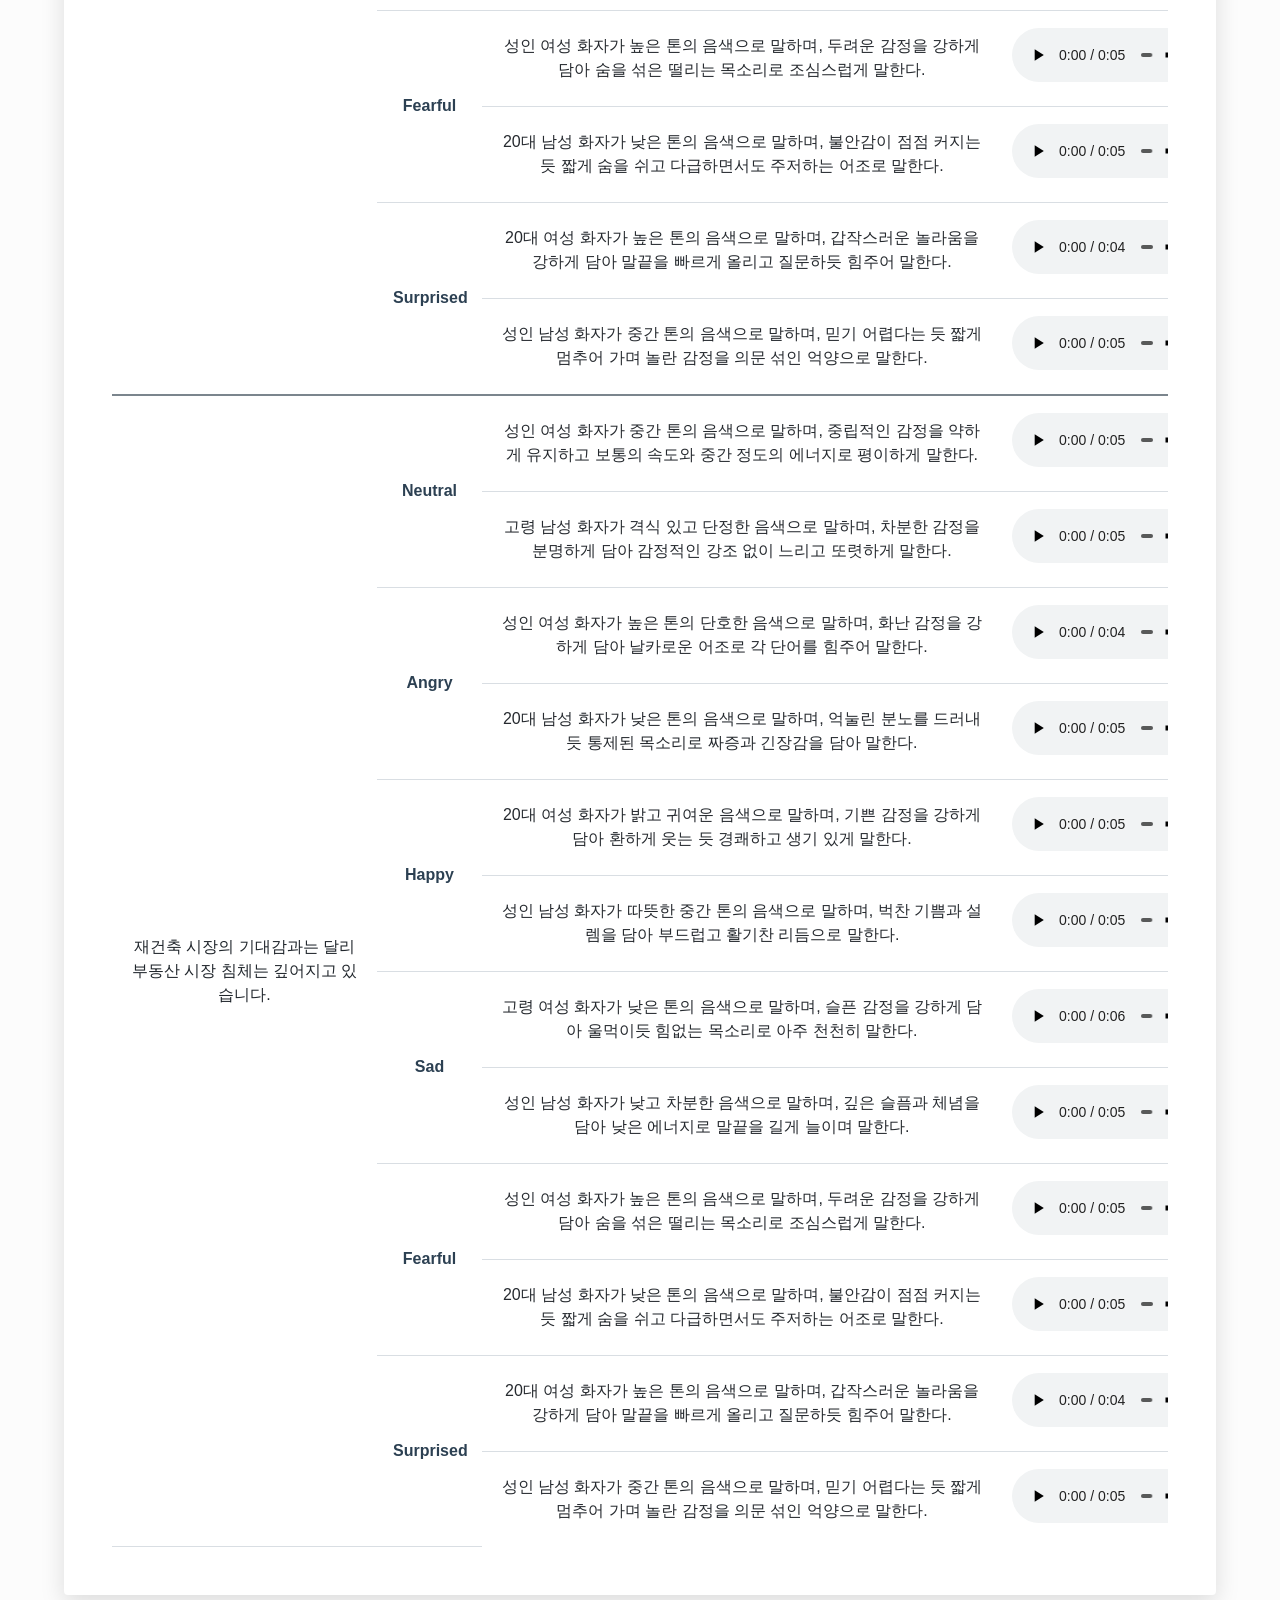
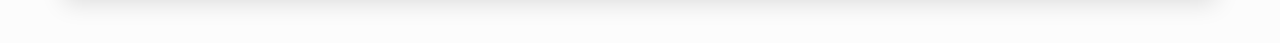
==== commit 6bddcae4: "Hide sample IDs in same-text demo" ====
--- a/clid-tts/index.html
+++ b/clid-tts/index.html
@@ -71,6 +71,6 @@
 
   </main>
   <script src="data/samples.js"></script>
-  <script src="js/demo.js?v=gemini-3.1-flash-tts"></script>
+  <script src="js/demo.js?v=hide-sample-ids"></script>
 </body>
 </html>
--- a/clid-tts/css/custom.css
+++ b/clid-tts/css/custom.css
@@ -419,14 +419,6 @@
   color: #20262c;
   background: #fff;
   text-align: center;
-  font-weight: 500;
-}
-
-.same-text-source {
-  display: block;
-  margin-top: 10px;
-  color: var(--muted);
-  font-size: 11px;
   font-weight: 500;
 }
 
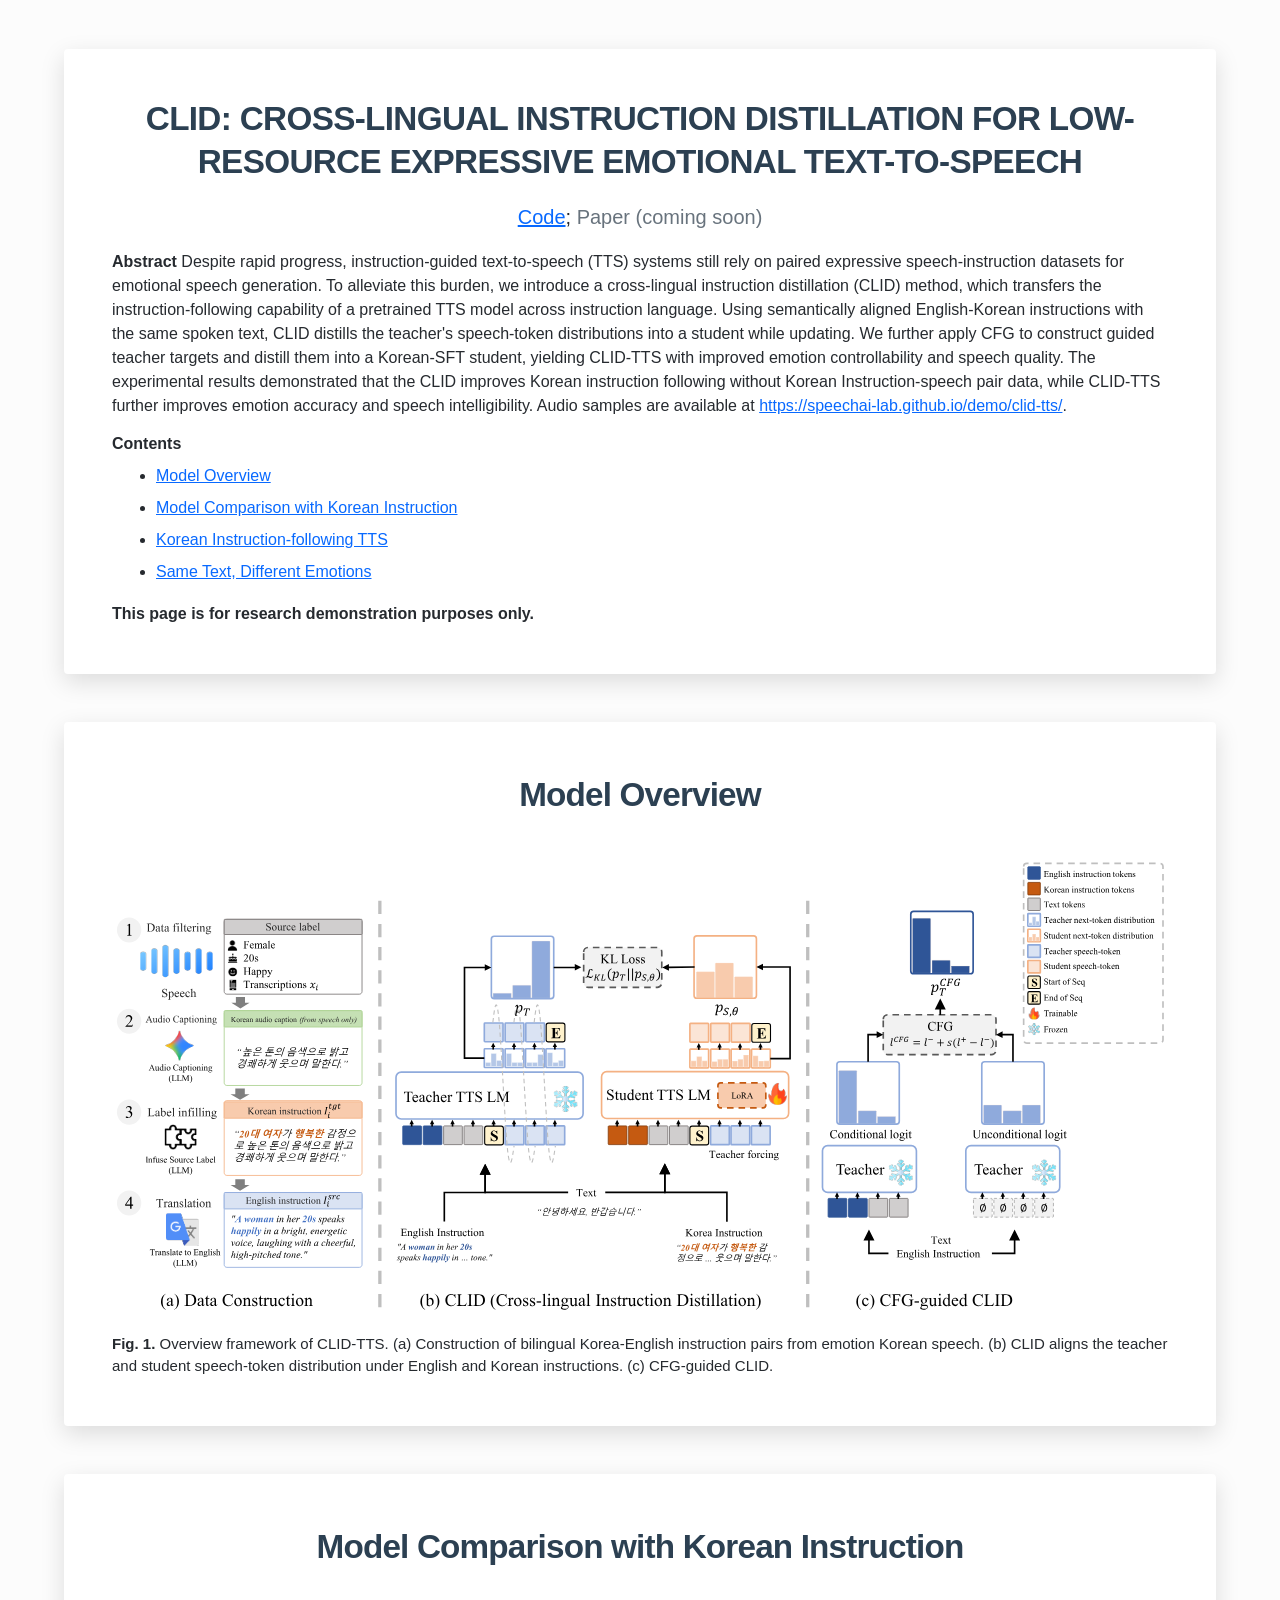
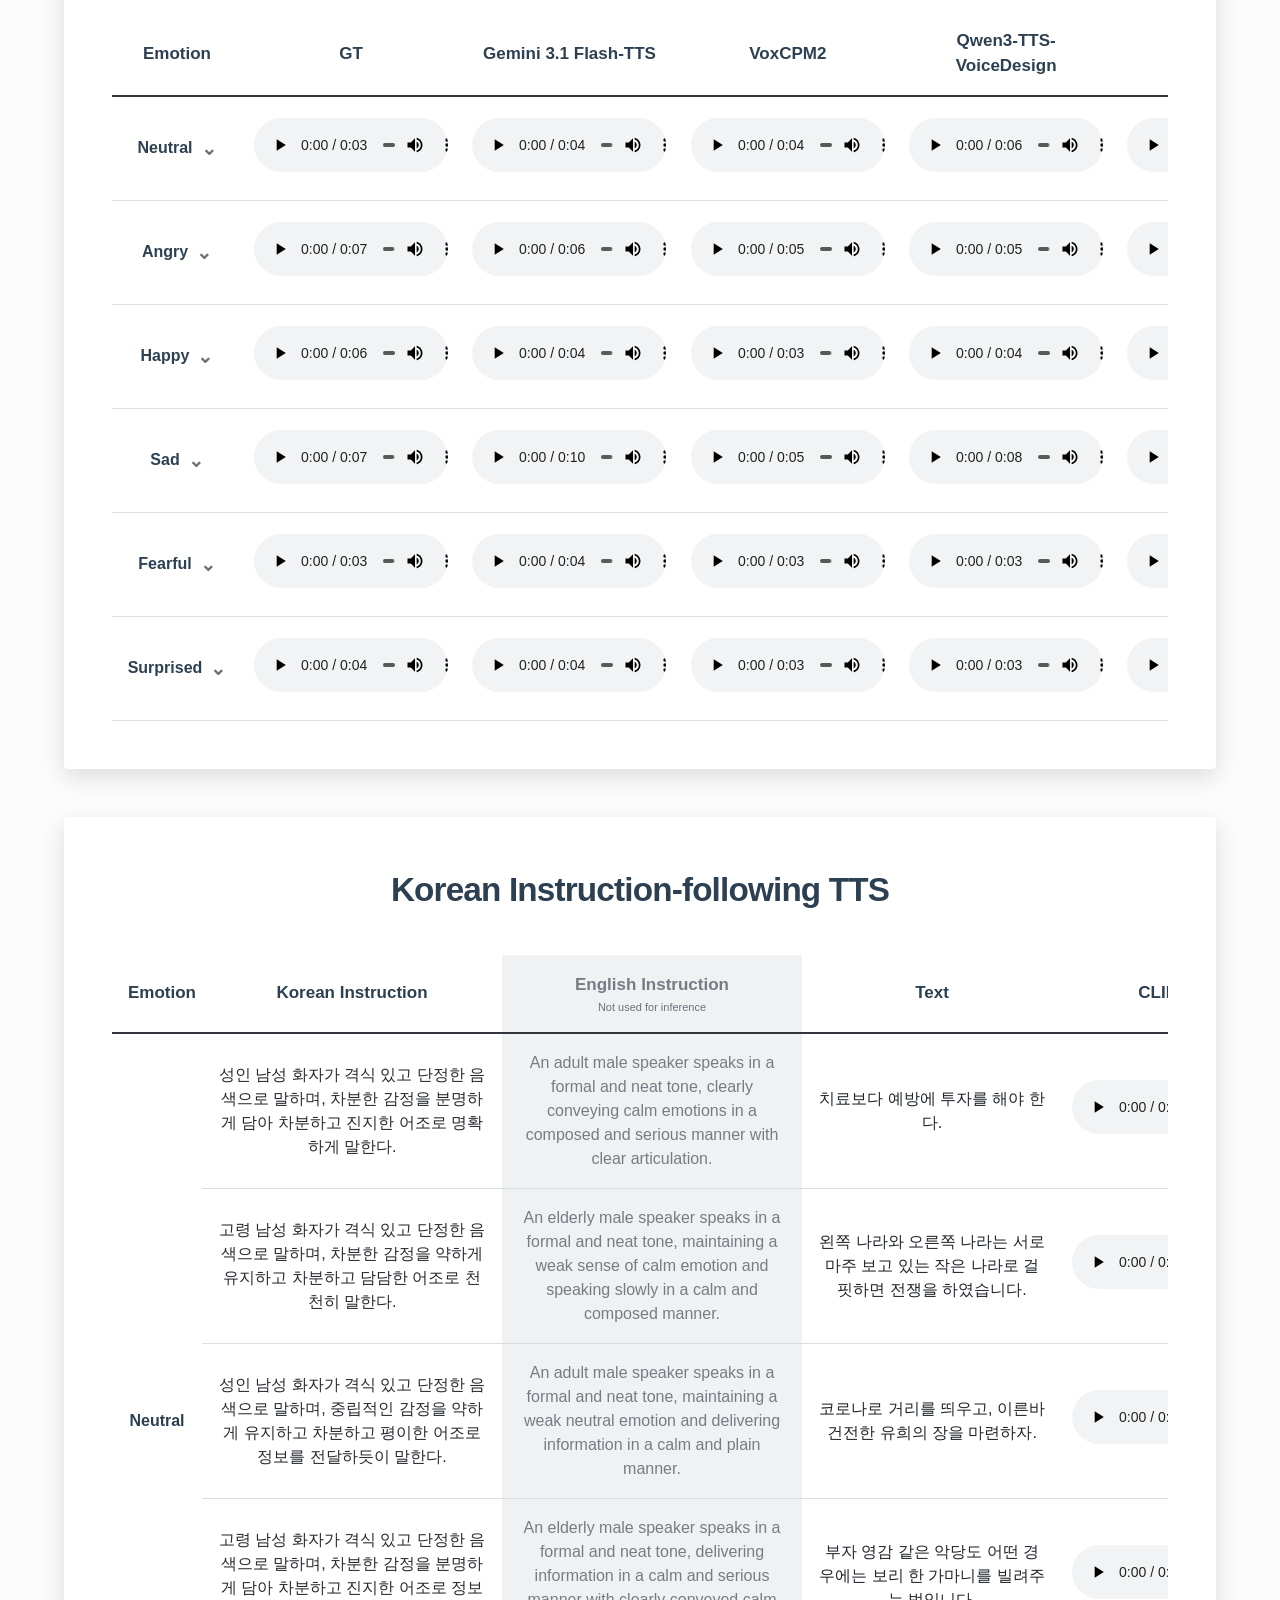
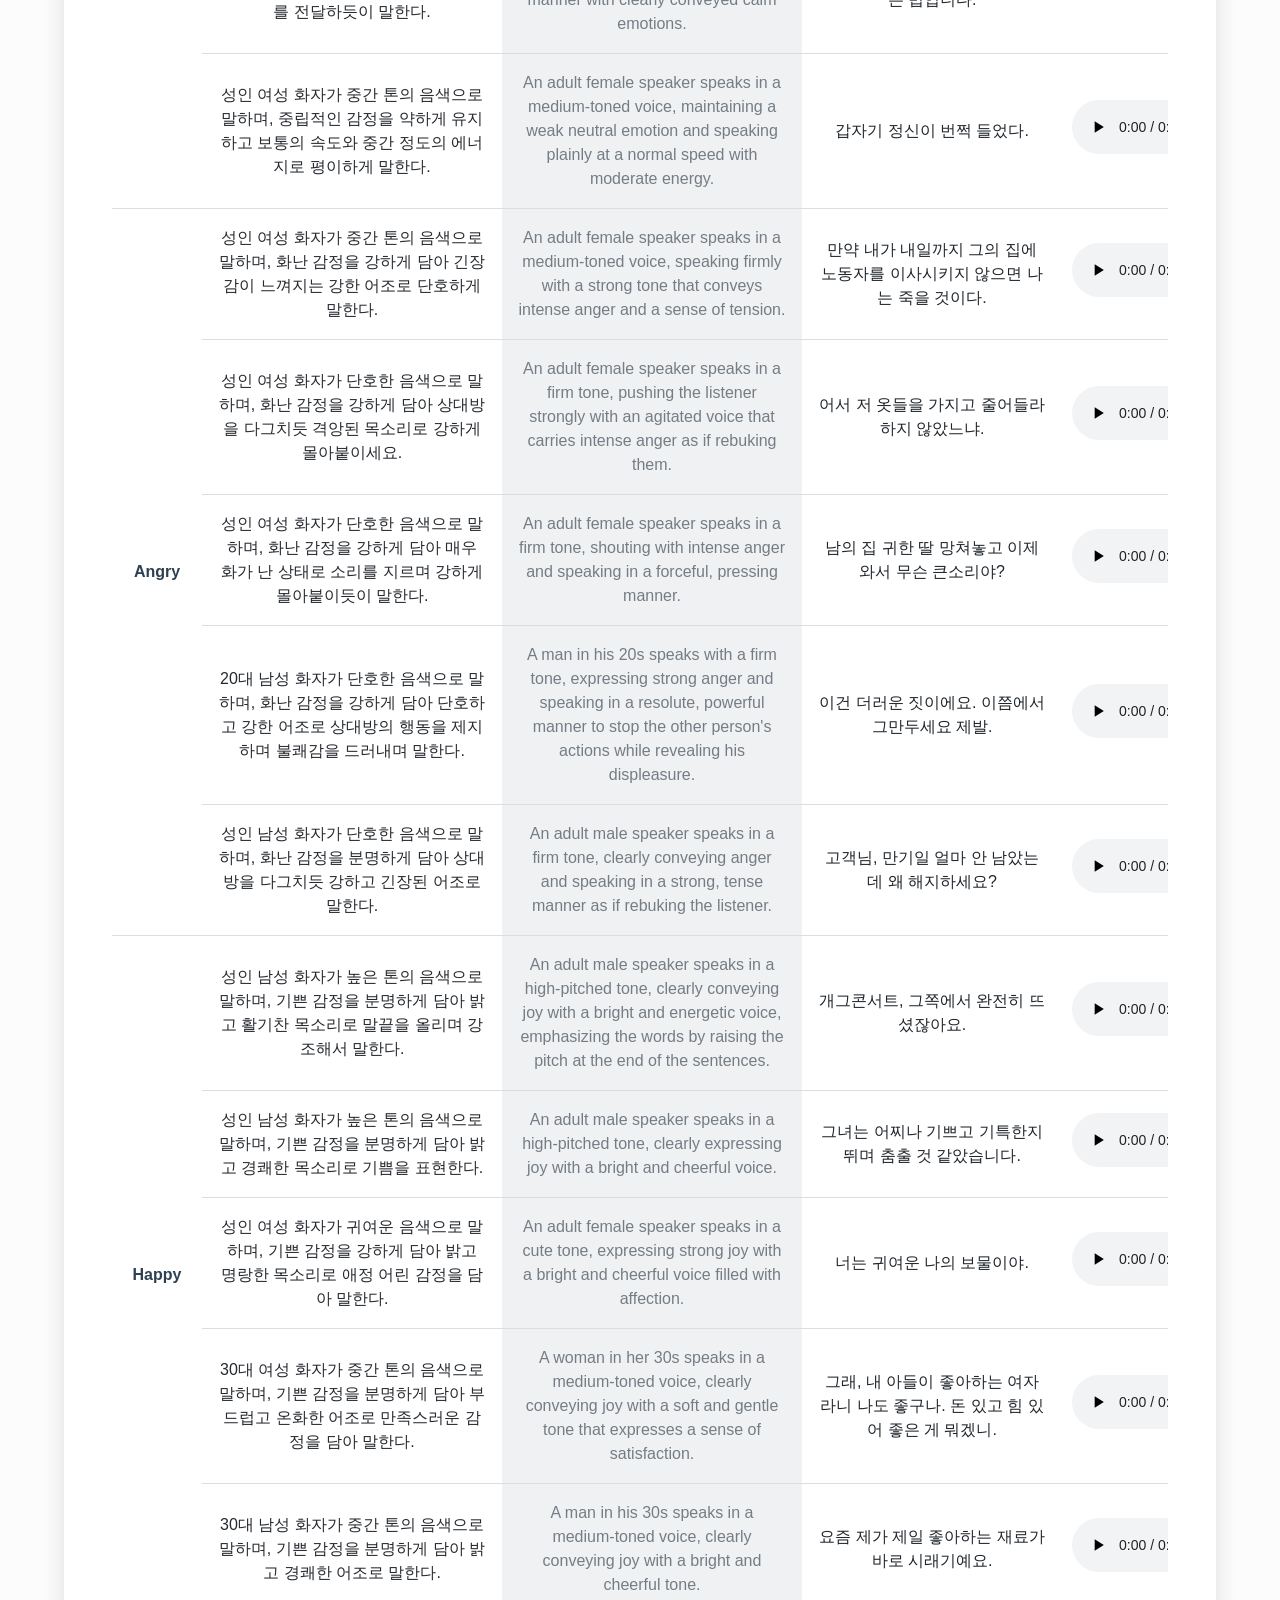
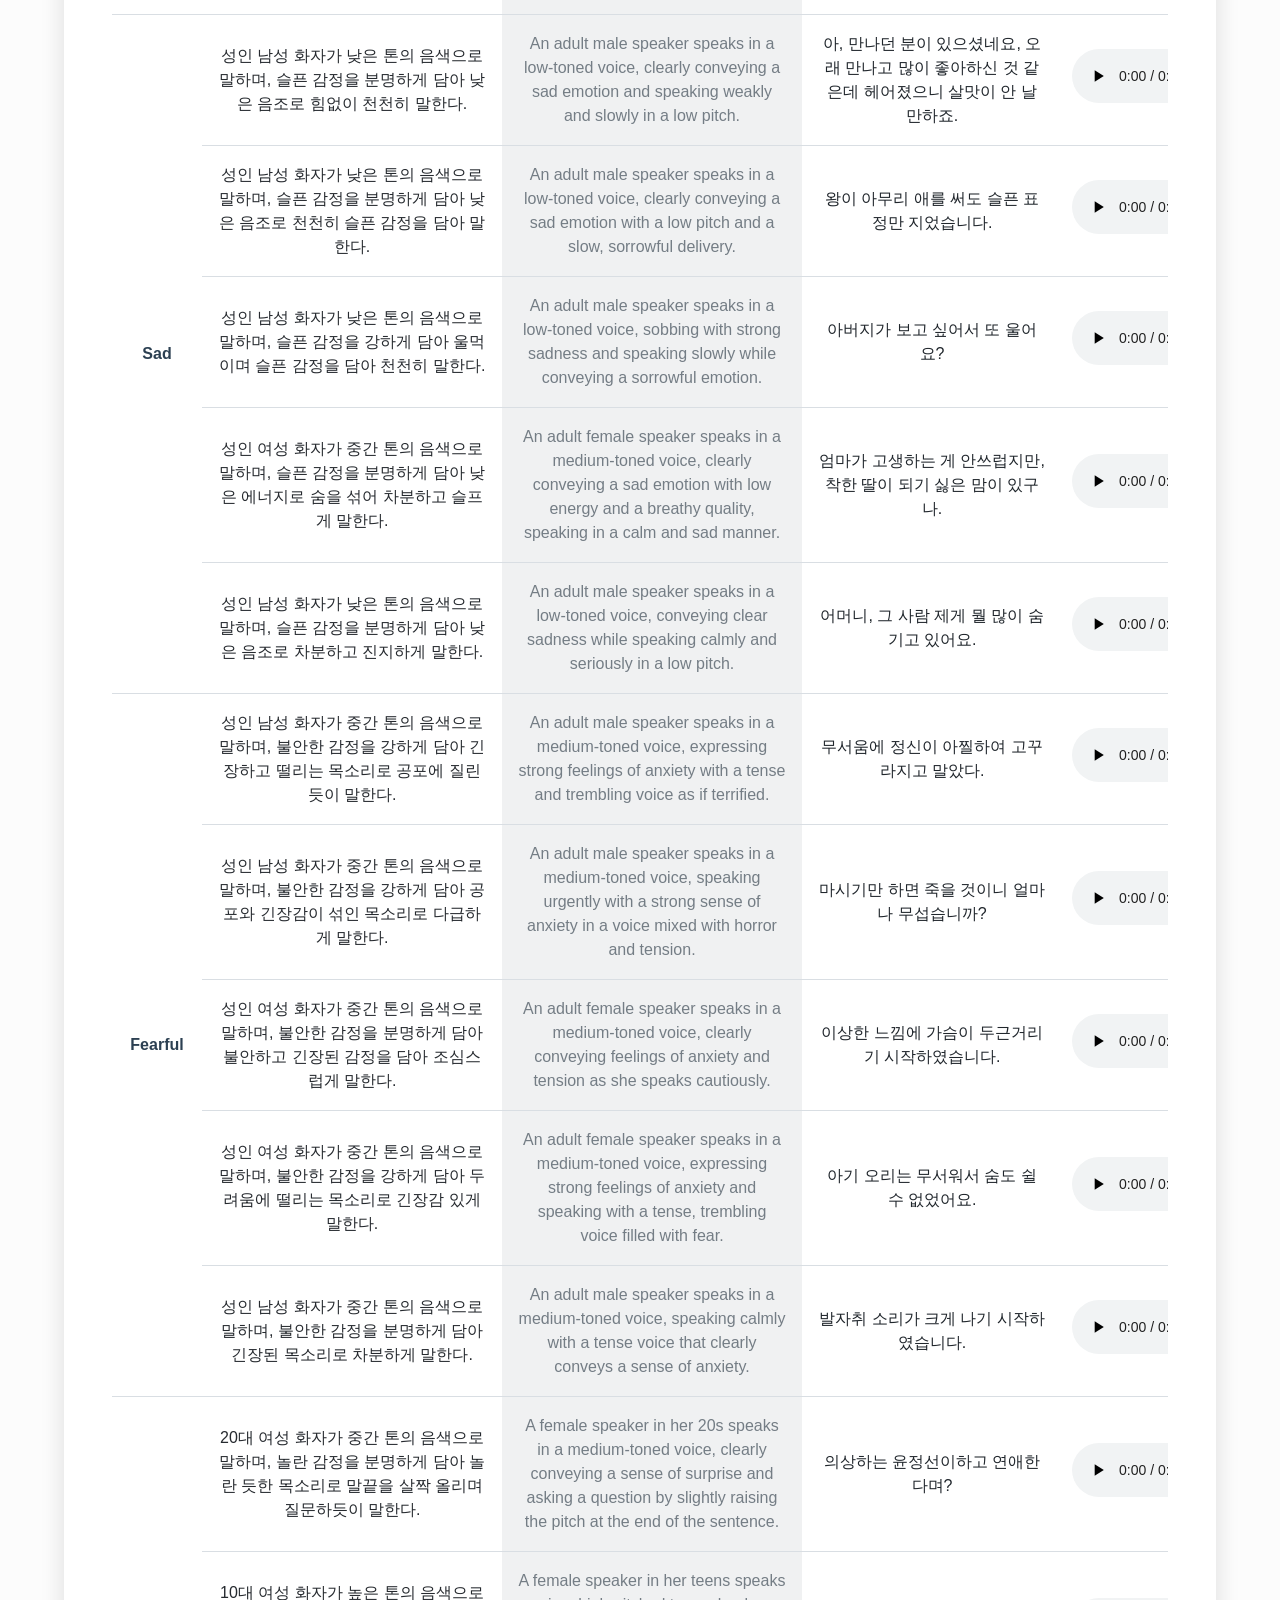
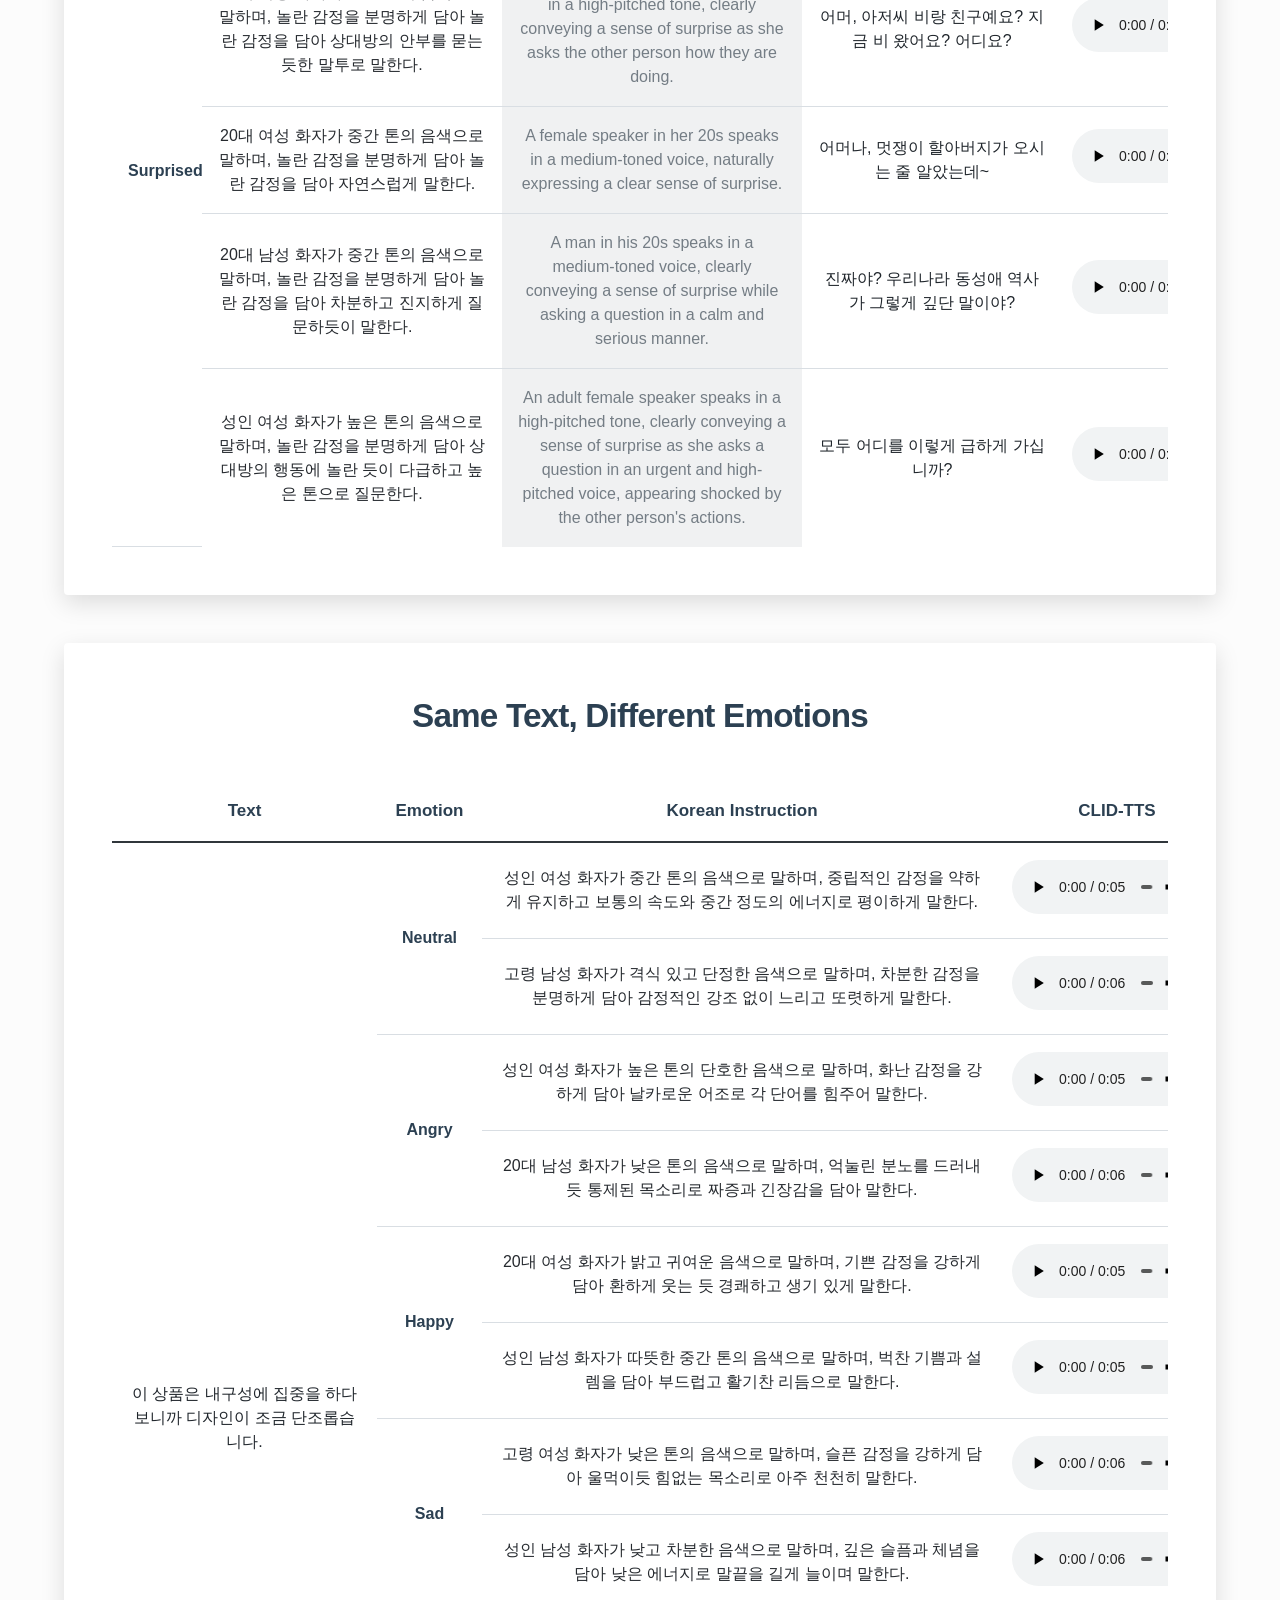
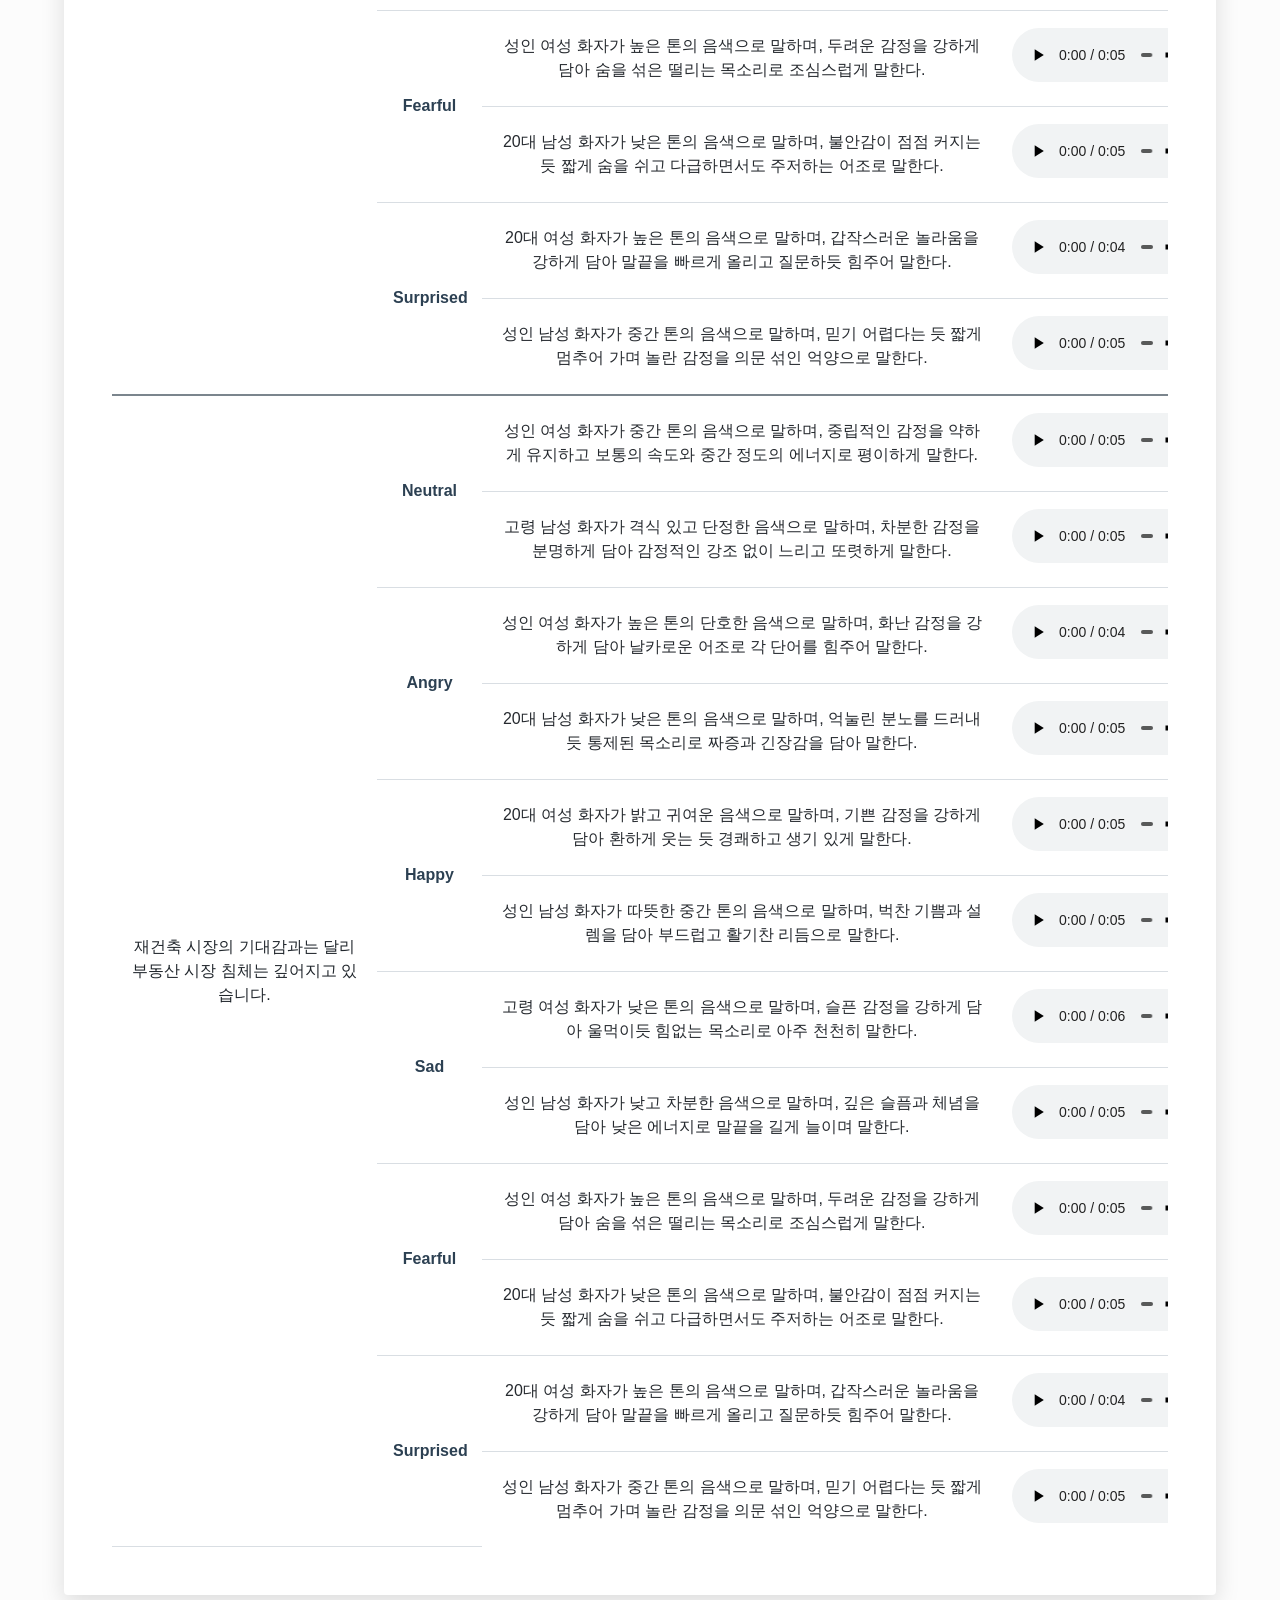
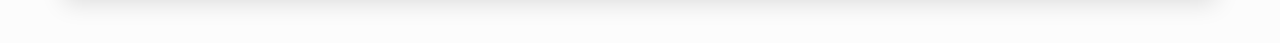
==== commit fe247386: "Add Gemini comparisons for Korean instruction demo samples" ====
--- a/clid-tts/index.html
+++ b/clid-tts/index.html
@@ -5,7 +5,7 @@
   <meta name="viewport" content="width=device-width, initial-scale=1">
   <meta name="description" content="CLID: Cross-Lingual Instruction Distillation for Low-Resource Expressive Emotional Text-to-Speech.">
   <title>CLID: Cross-Lingual Instruction Distillation for Low-Resource Expressive Emotional Text-to-Speech</title>
-  <link rel="stylesheet" href="css/custom.css">
+  <link rel="stylesheet" href="css/custom.css?v=gemini-expanded-20260917">
 </head>
 <body>
   <main class="page">
@@ -70,7 +70,7 @@
     </section>
 
   </main>
-  <script src="data/samples.js"></script>
-  <script src="js/demo.js?v=hide-sample-ids"></script>
+  <script src="data/samples.js?v=gemini-expanded-20260917"></script>
+  <script src="js/demo.js?v=gemini-expanded-20260917"></script>
 </body>
 </html>
--- a/clid-tts/css/custom.css
+++ b/clid-tts/css/custom.css
@@ -299,7 +299,7 @@
 
 .benchmark-sample-table {
   width: 100%;
-  min-width: 1180px;
+  min-width: 1410px;
   border-collapse: collapse;
   table-layout: fixed;
 }
@@ -386,7 +386,7 @@
 
 .same-text-table {
   width: 100%;
-  min-width: 1120px;
+  min-width: 1350px;
   border-collapse: collapse;
   table-layout: fixed;
 }
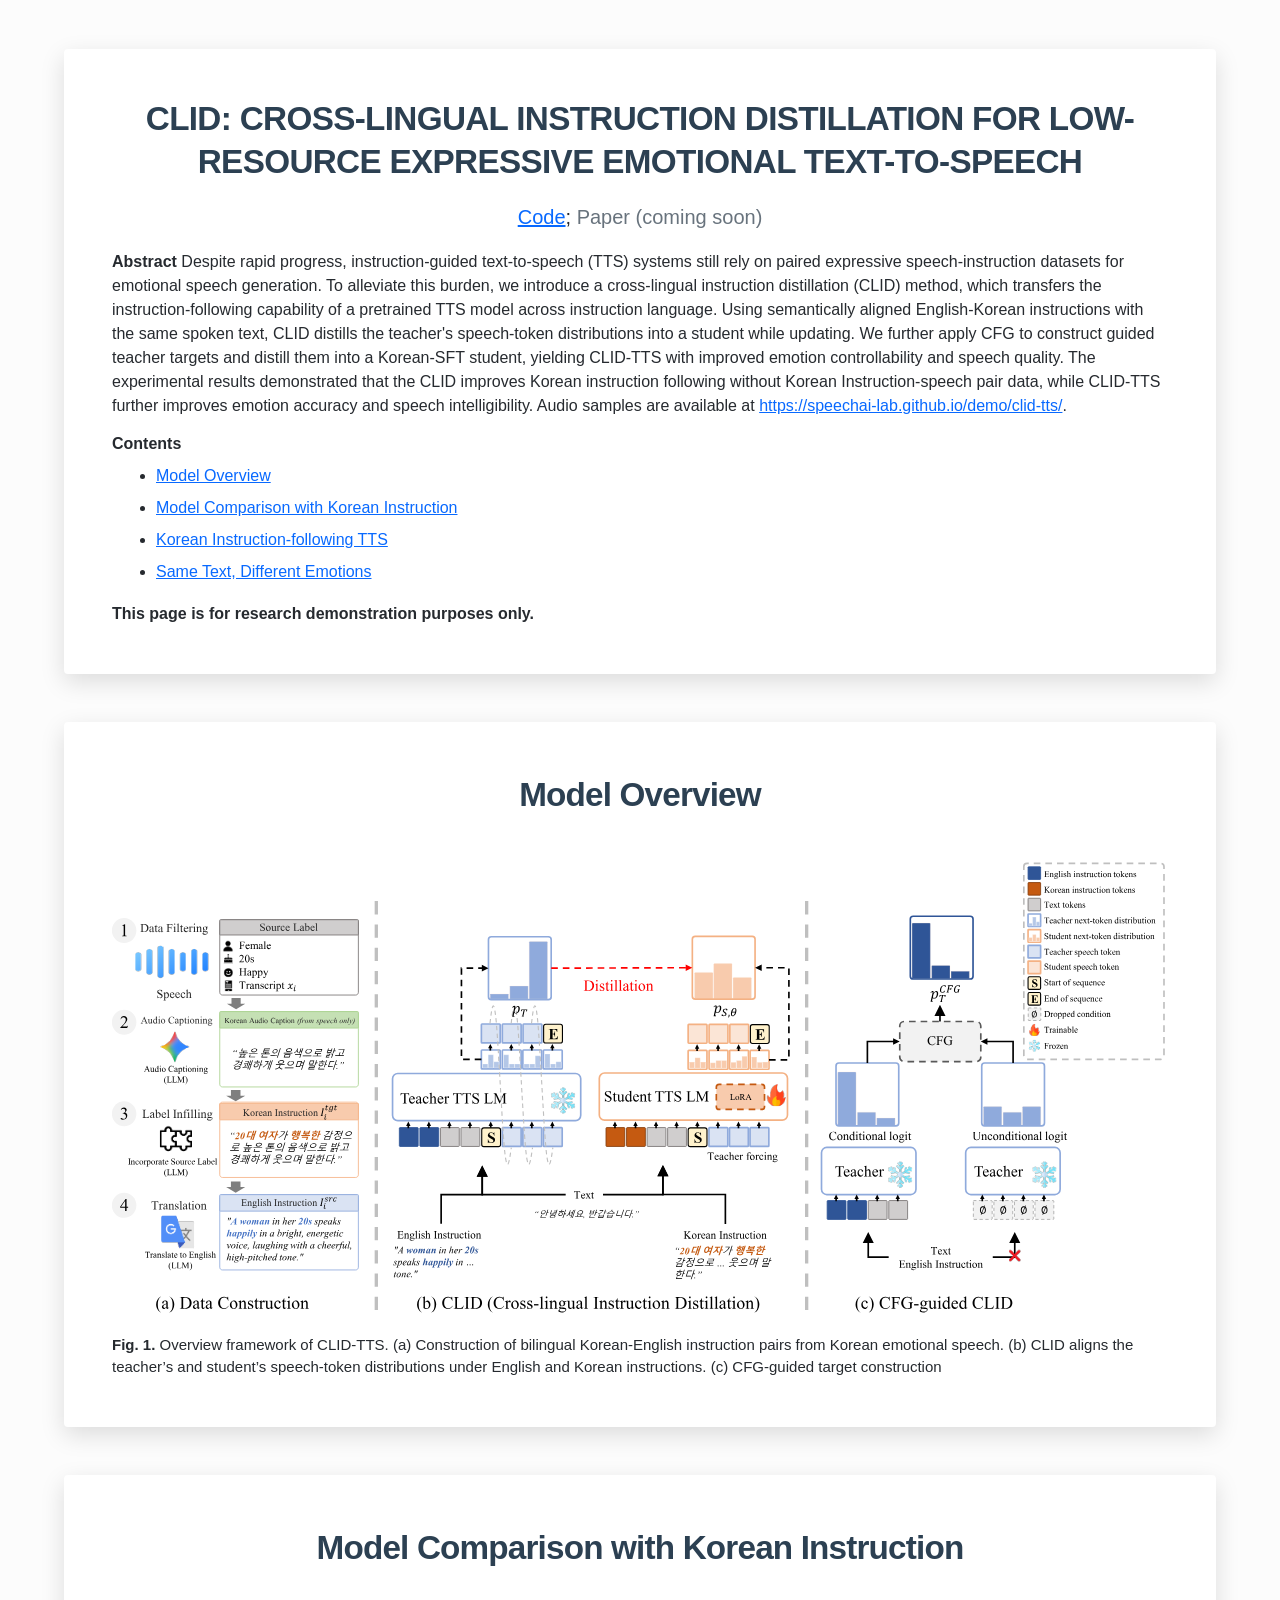
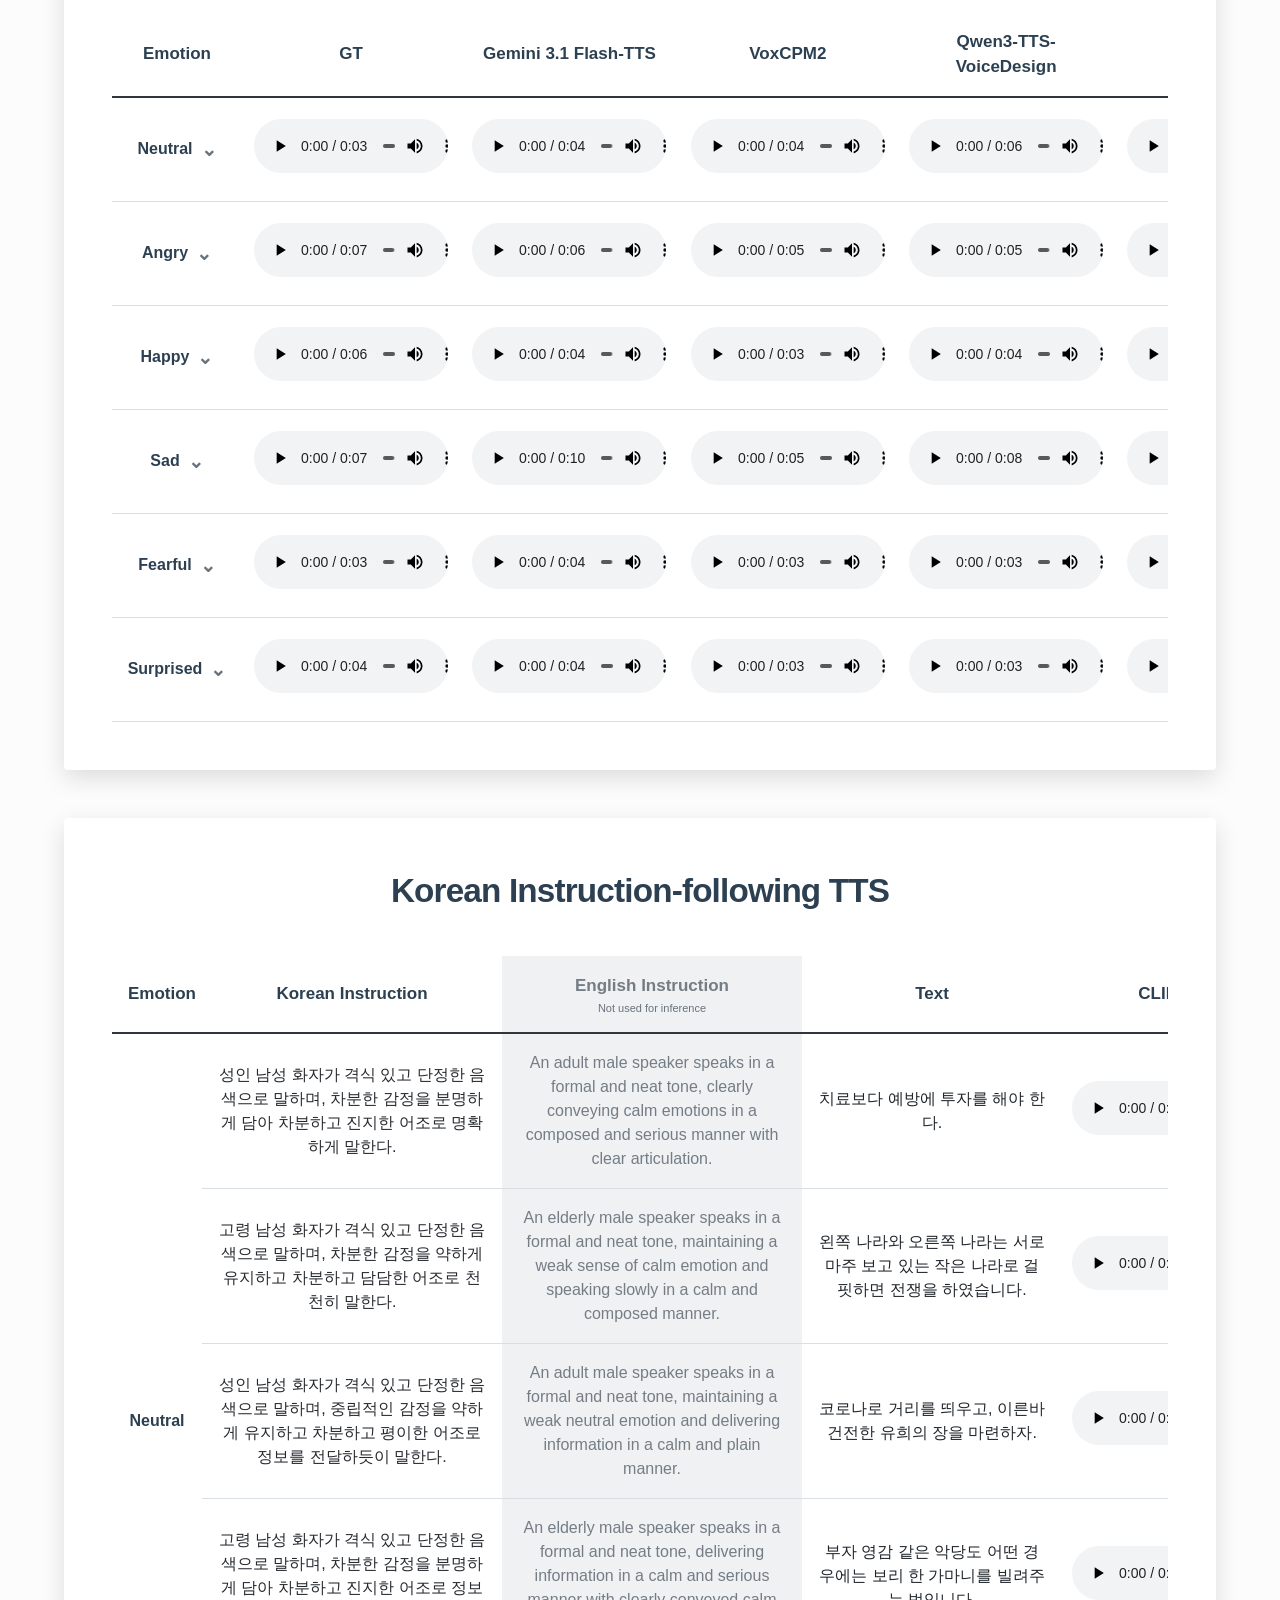
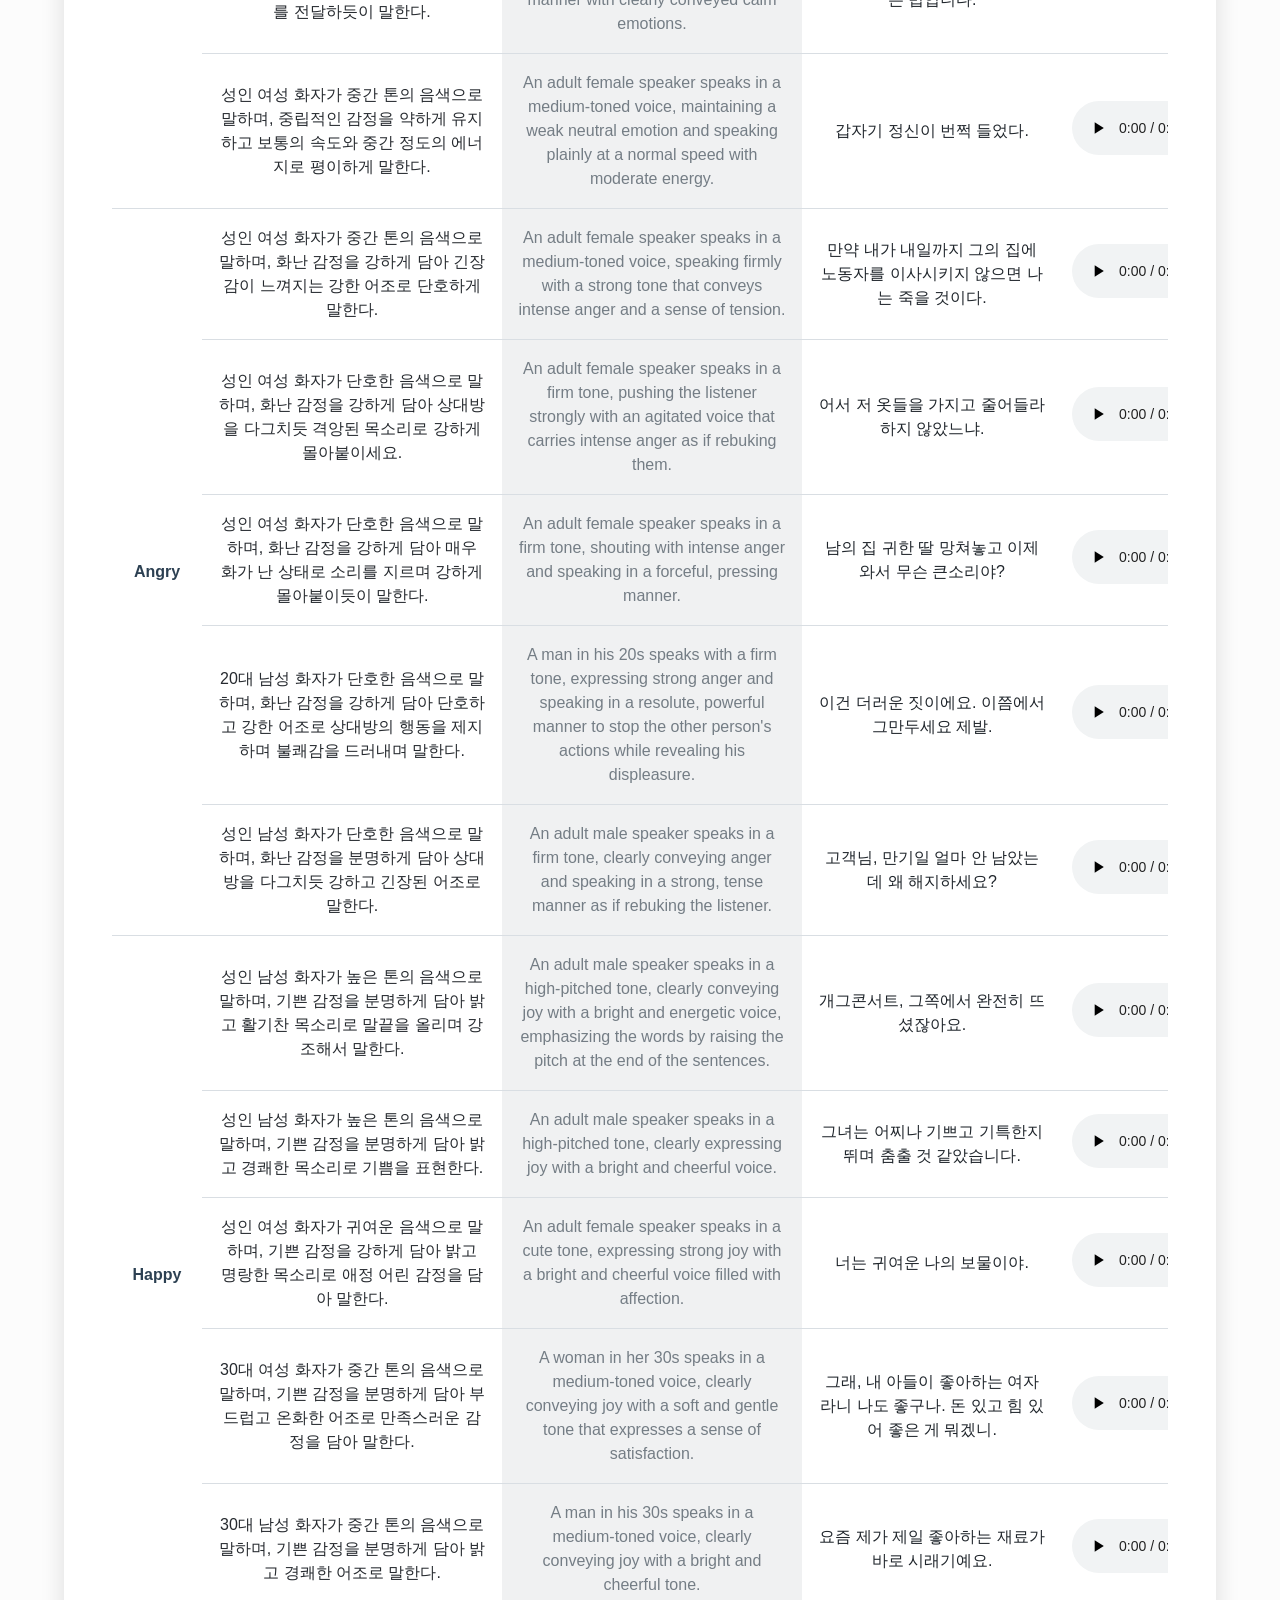
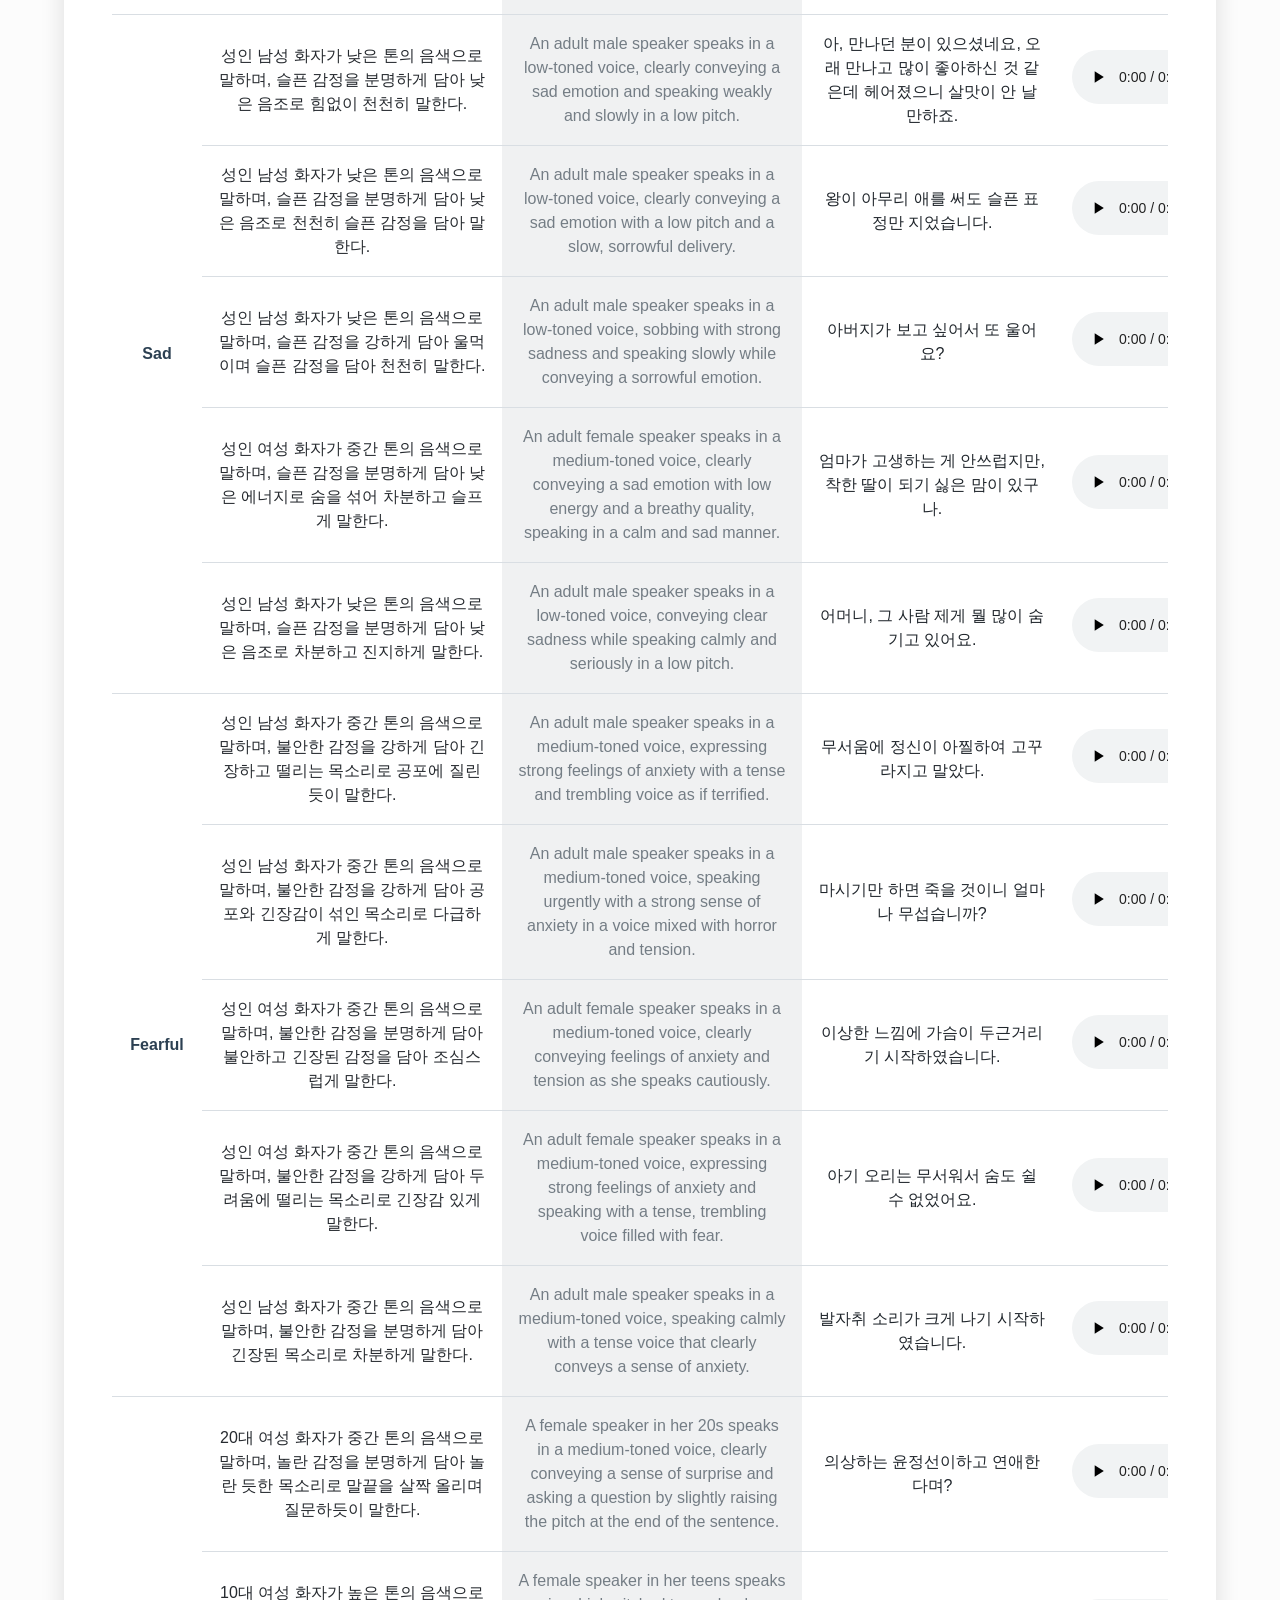
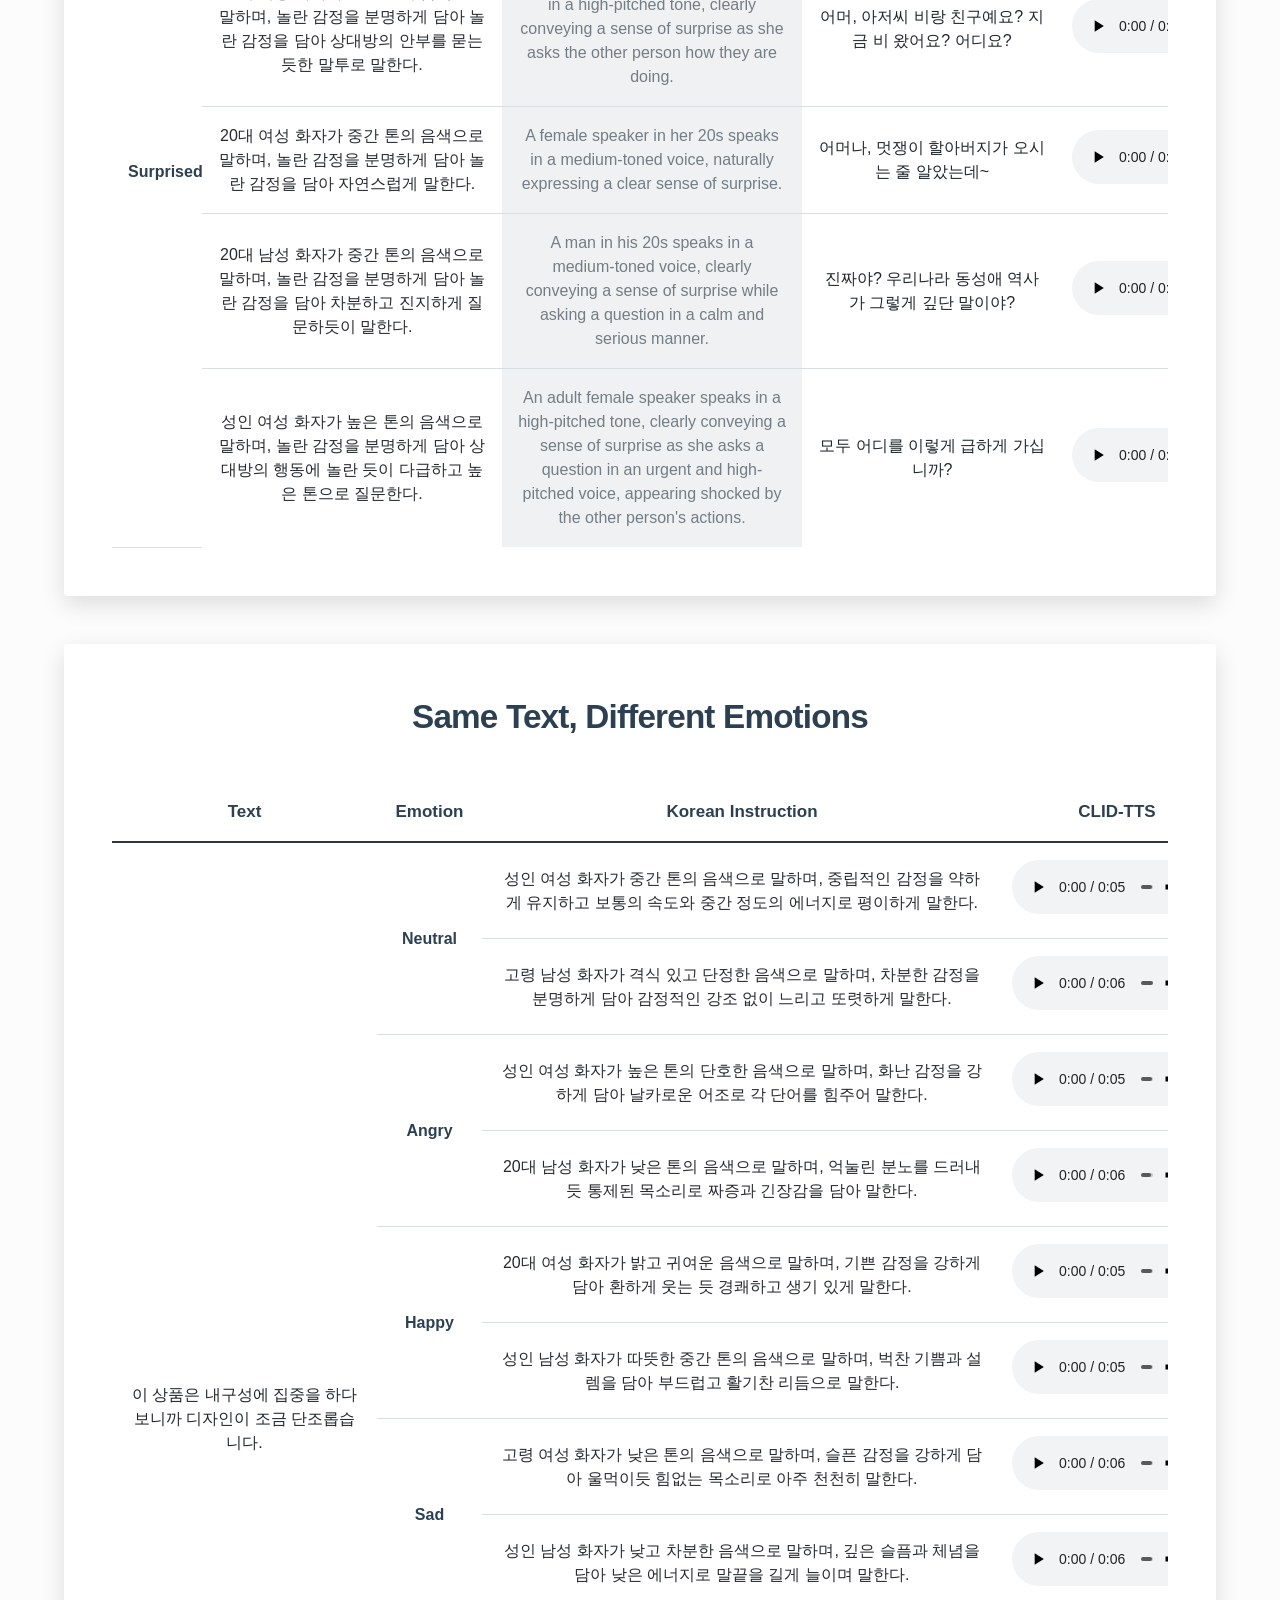
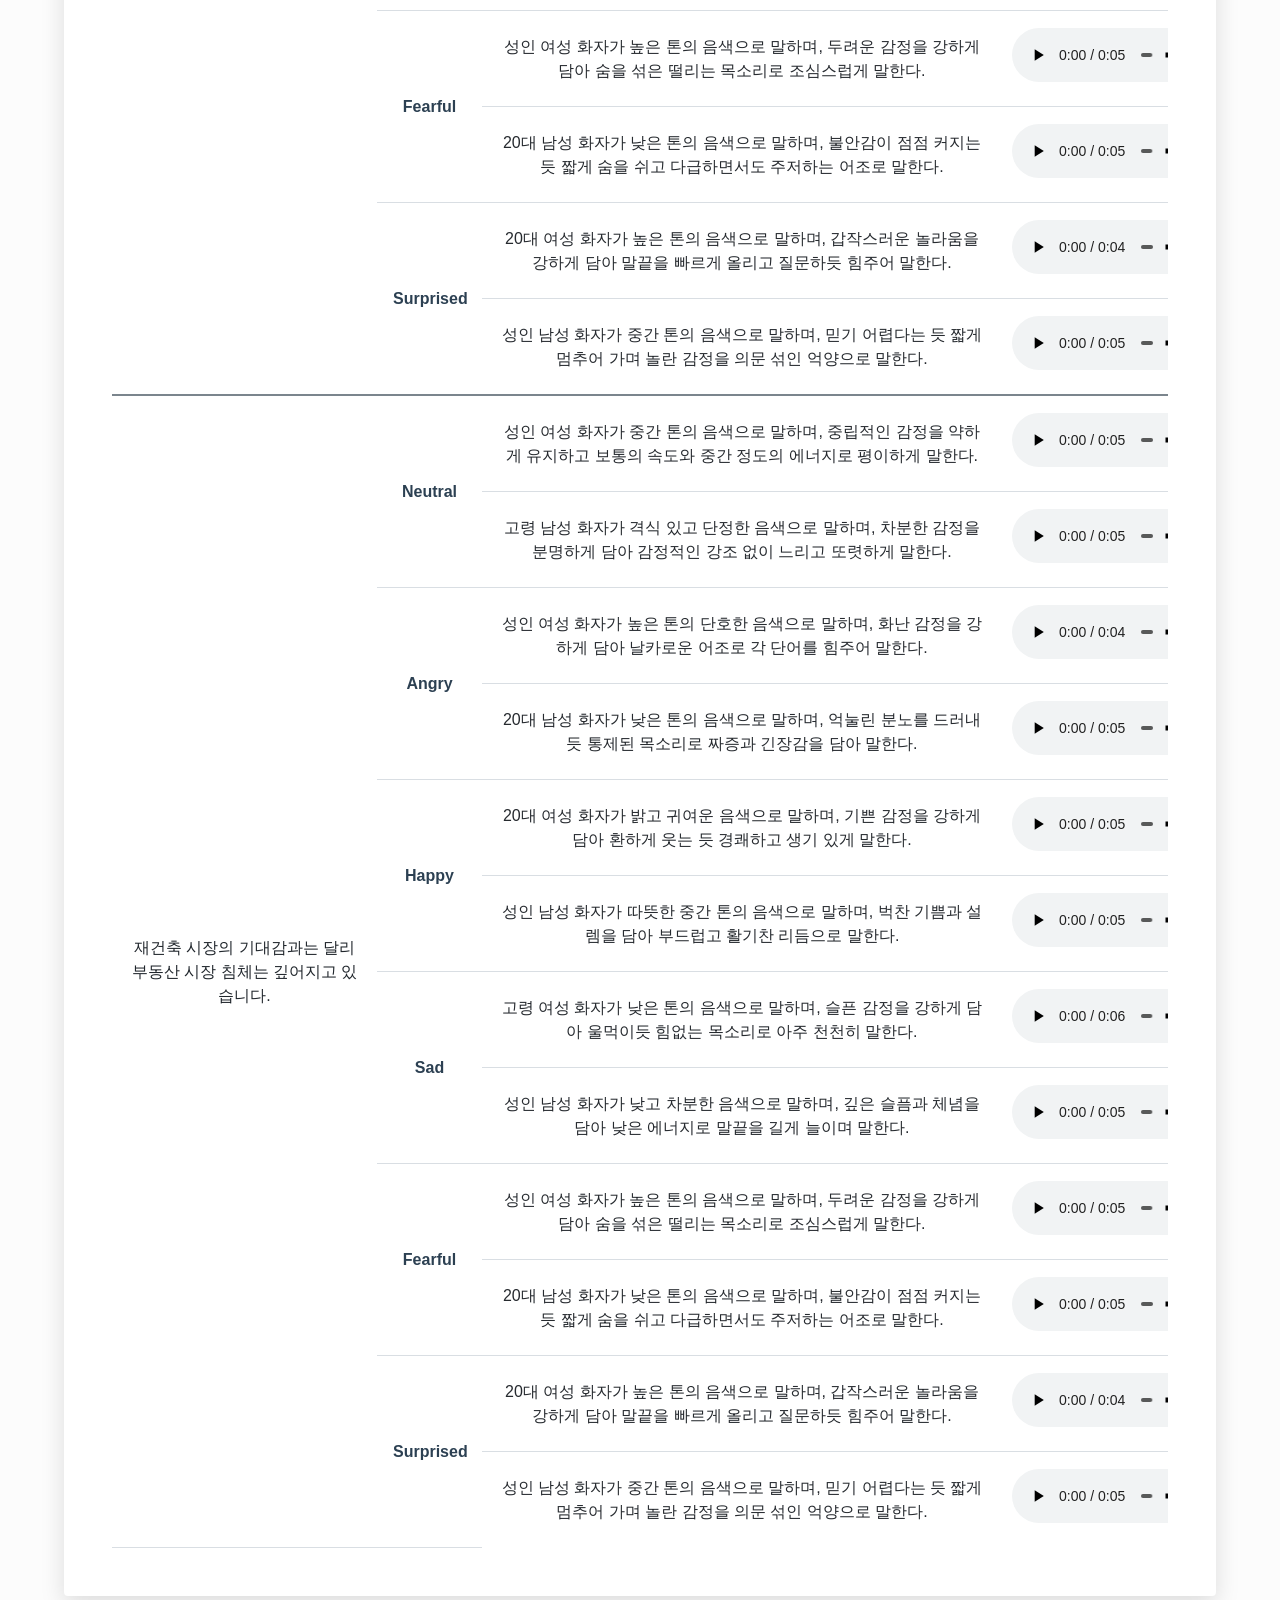
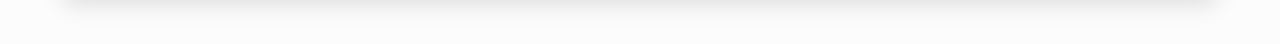
==== commit 974540b8: "Update CLID-TTS overview figure and caption to revision 16" ====
--- a/clid-tts/index.html
+++ b/clid-tts/index.html
@@ -38,10 +38,10 @@
       <figure class="overview-figure">
         <img
           class="overview-image"
-          src="pics/clid_tts_overview.svg?v=12"
+          src="pics/clid_tts_overview.svg?v=16"
           alt="Overview of CLID-TTS data construction, cross-lingual instruction distillation, and CFG-guided distillation"
         >
-        <figcaption class="overview-caption"><strong>Fig. 1.</strong> Overview framework of CLID-TTS. (a) Construction of bilingual Korea-English instruction pairs from emotion Korean speech. (b) CLID aligns the teacher and student speech-token distribution under English and Korean instructions. (c) CFG-guided CLID.</figcaption>
+        <figcaption class="overview-caption"><strong>Fig. 1.</strong> Overview framework of CLID-TTS. (a) Construction of bilingual Korean-English instruction pairs from Korean emotional speech. (b) CLID aligns the teacher’s and student’s speech-token distributions under English and Korean instructions. (c) CFG-guided target construction</figcaption>
       </figure>
     </section>
 
@@ -71,6 +71,6 @@
 
   </main>
   <script src="data/samples.js?v=gemini-expanded-20260917"></script>
-  <script src="js/demo.js?v=gemini-expanded-20260917"></script>
+  <script src="js/demo.js?v=sad-regen-20260917"></script>
 </body>
 </html>
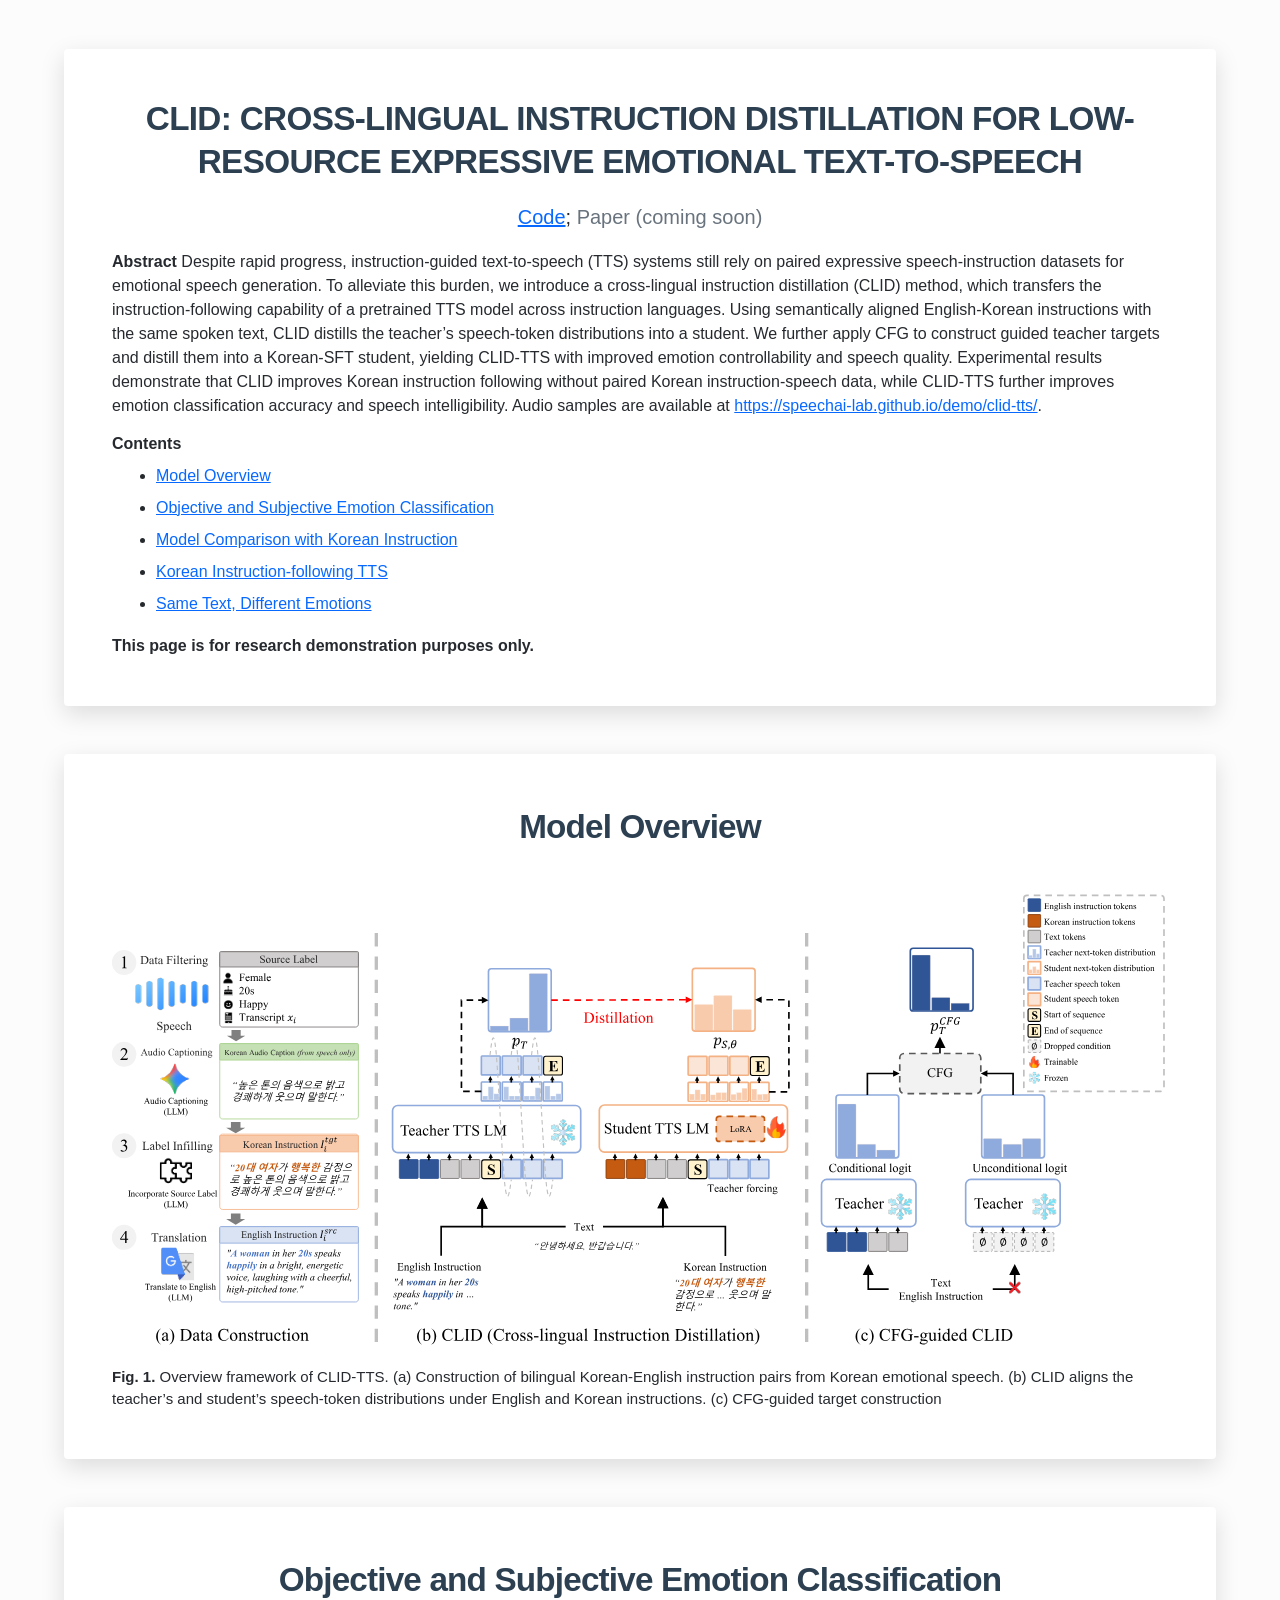
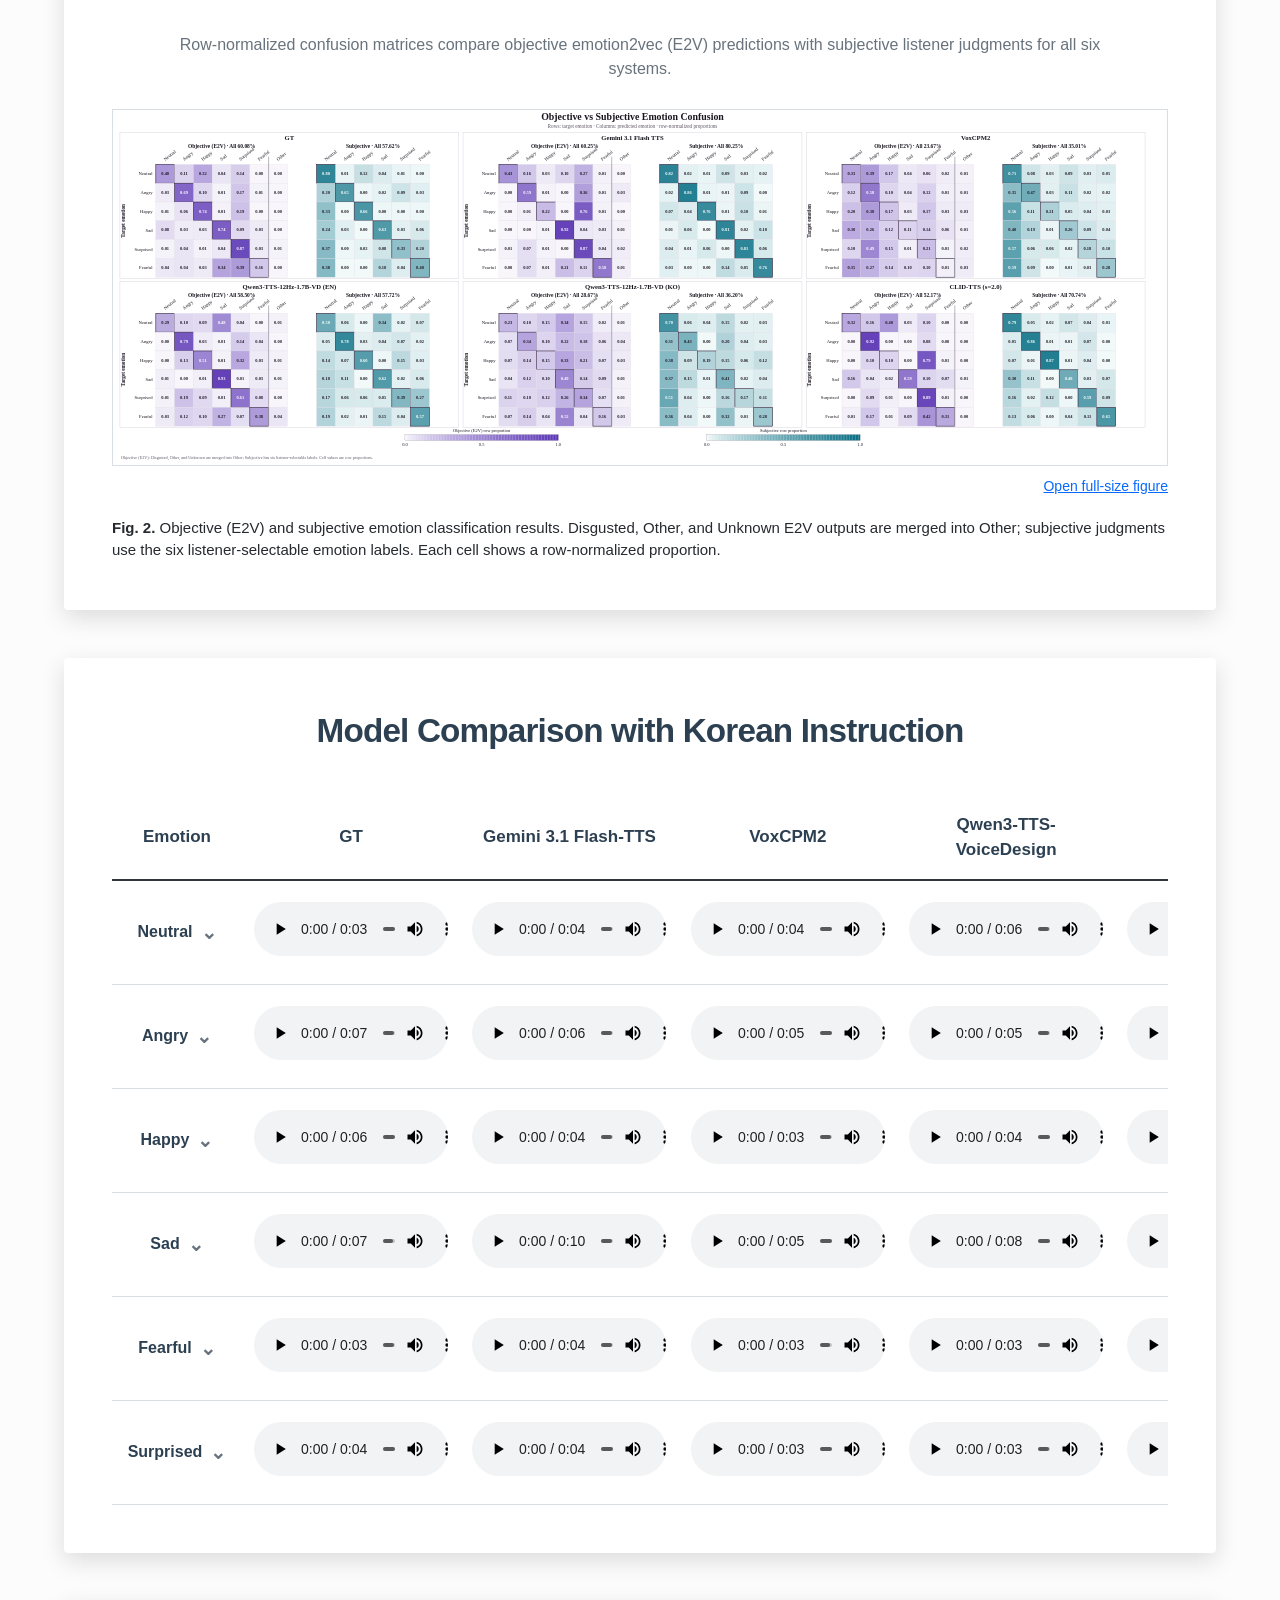
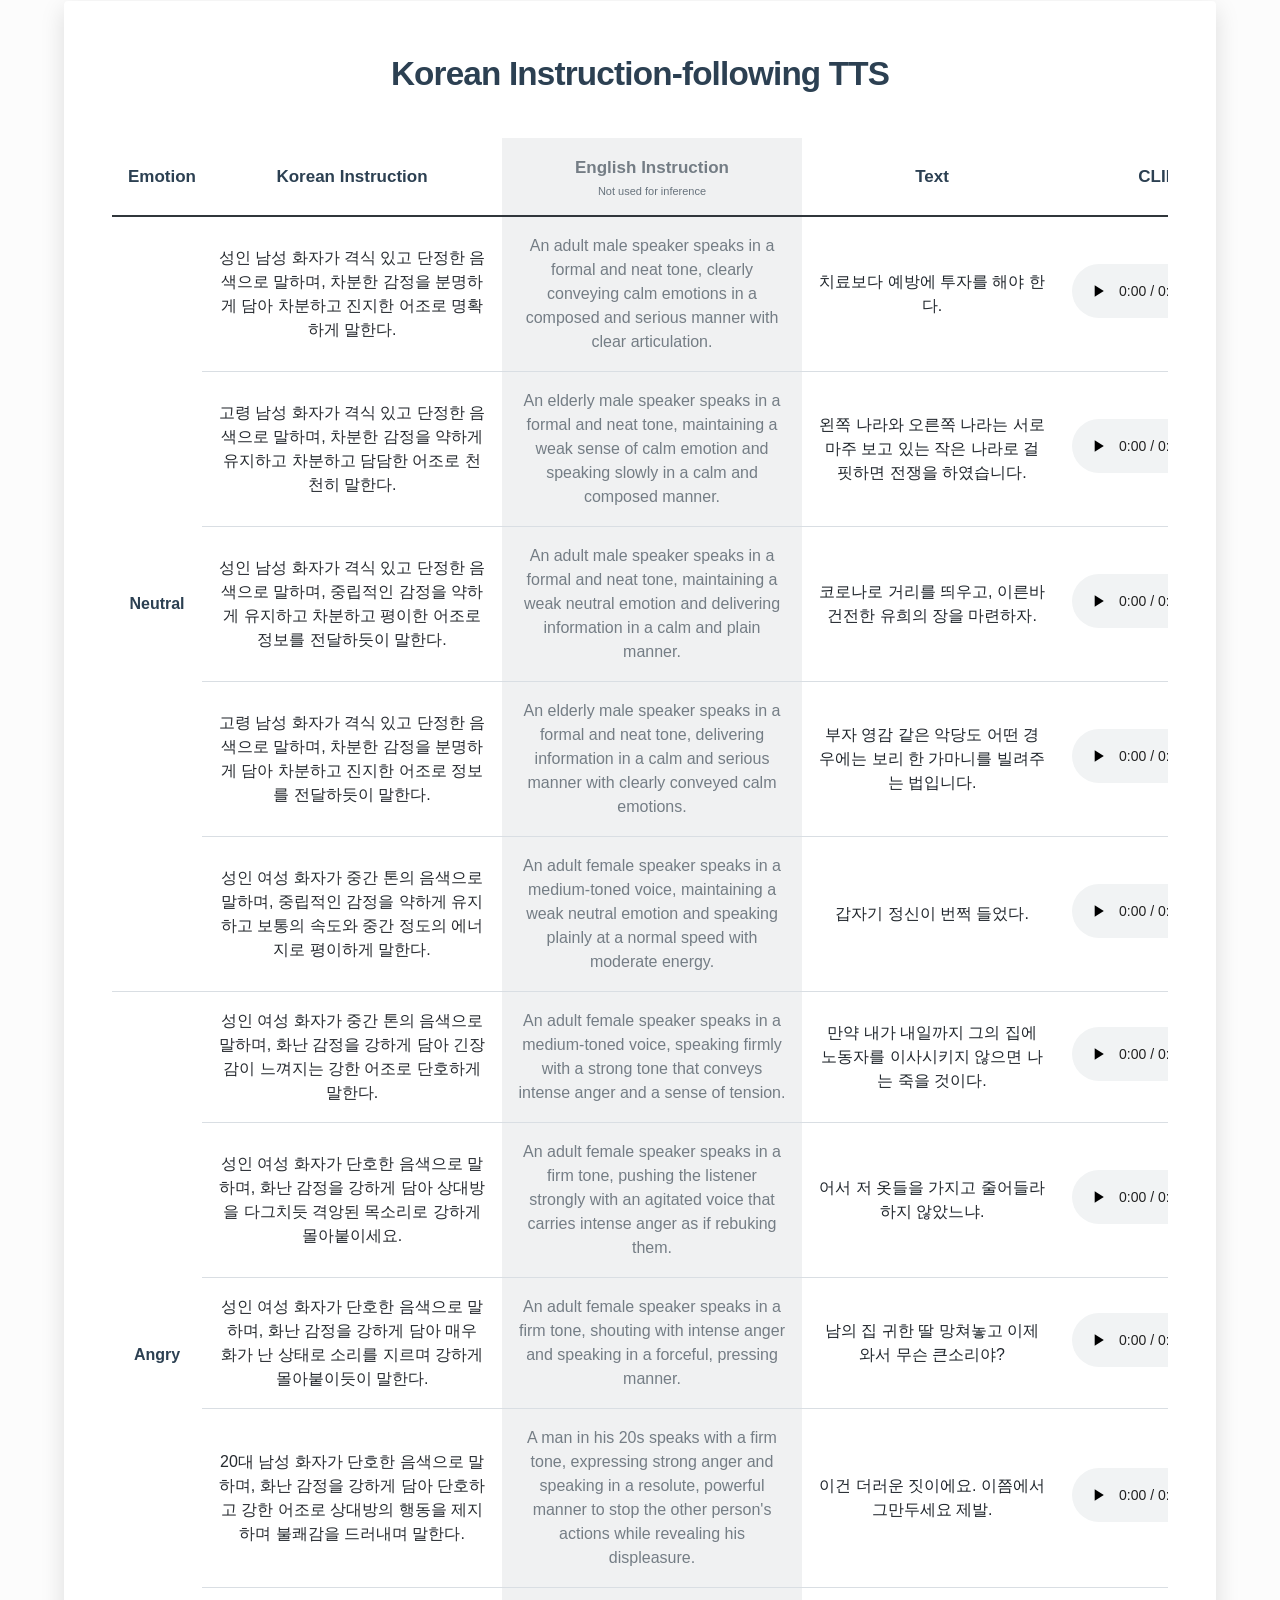
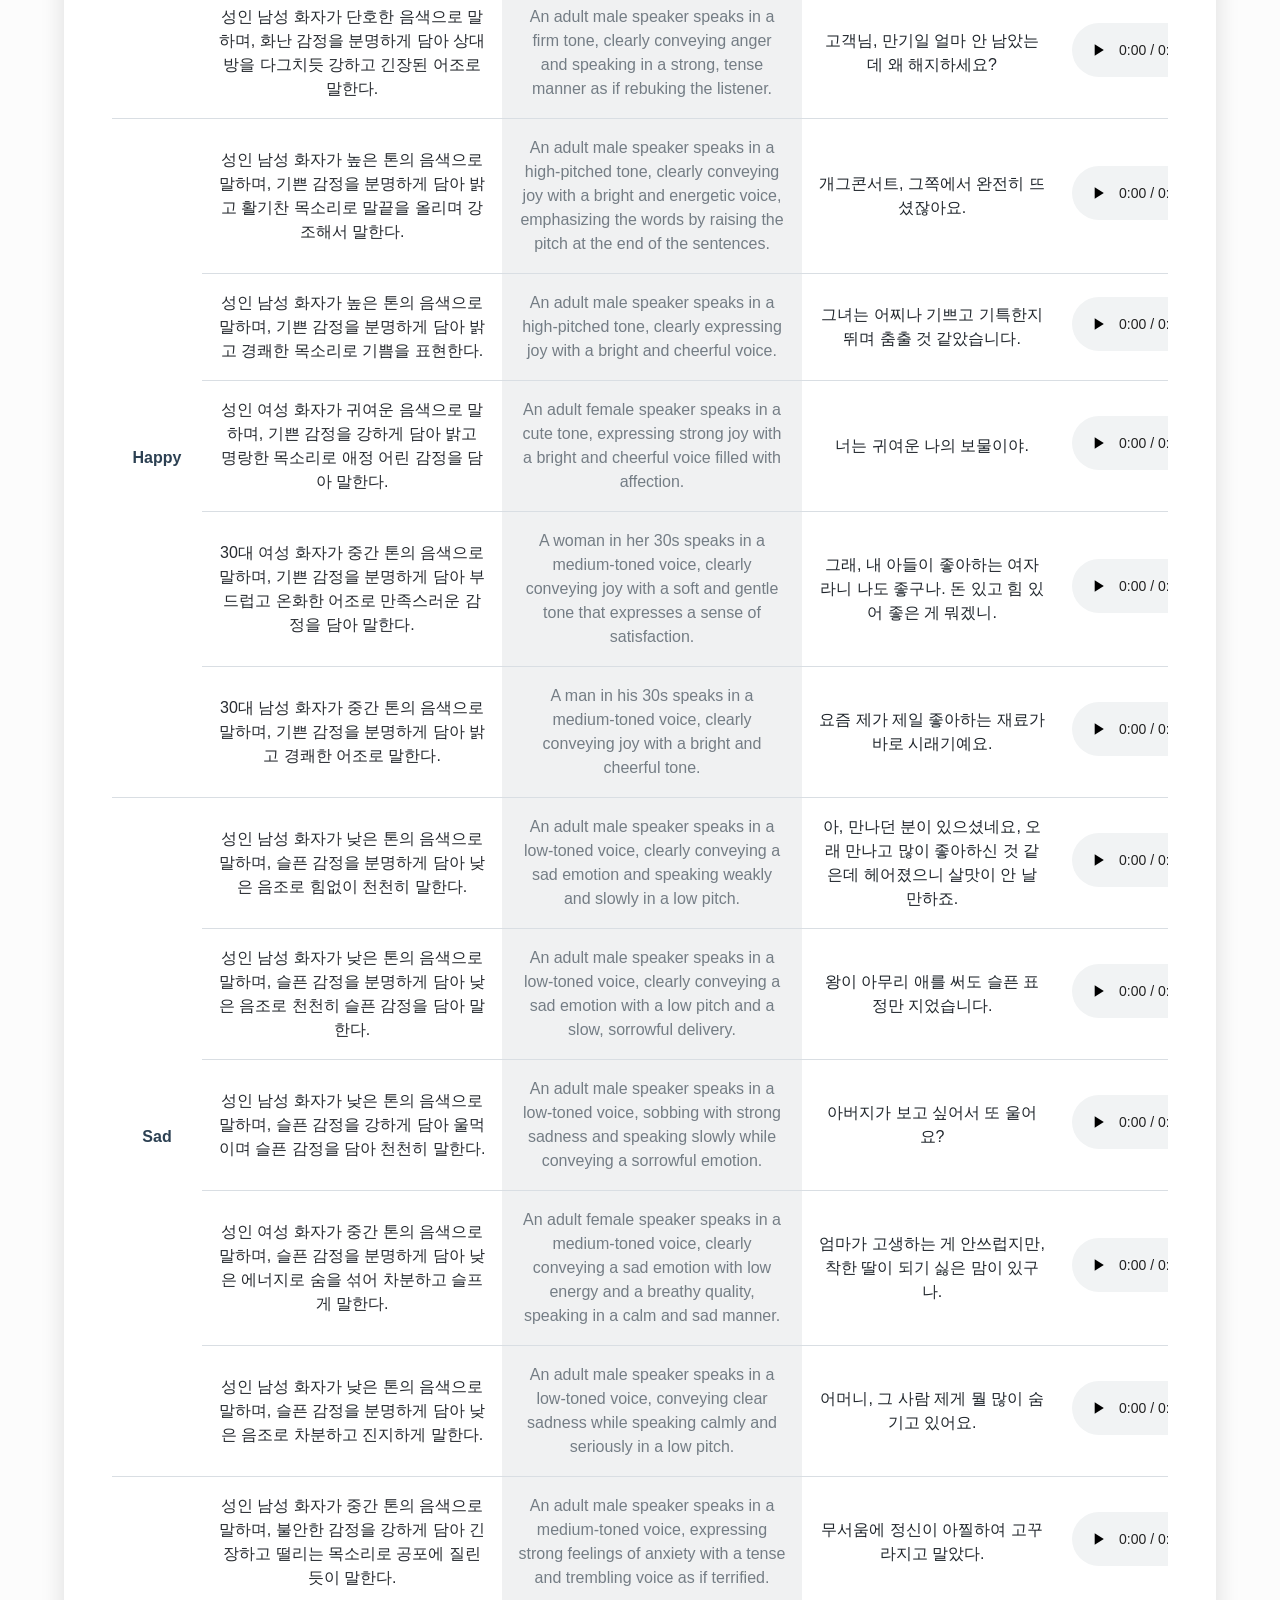
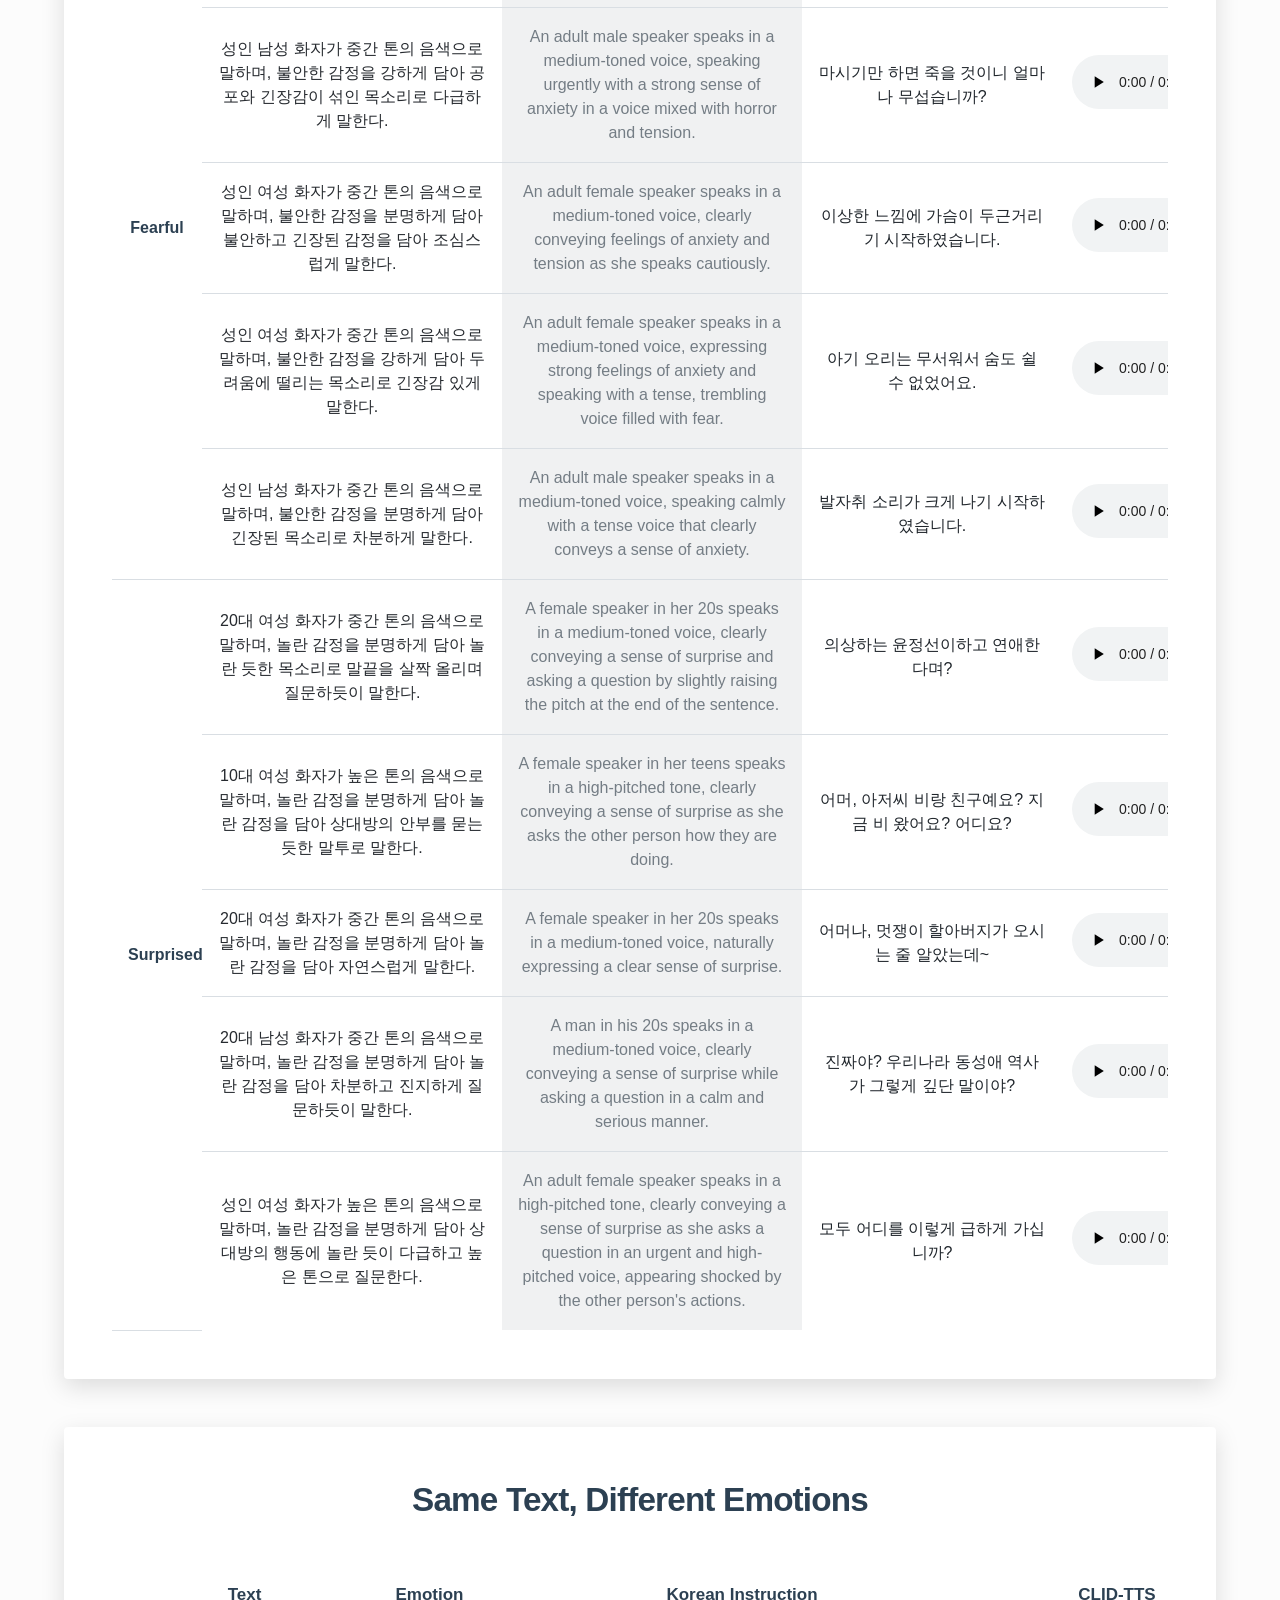
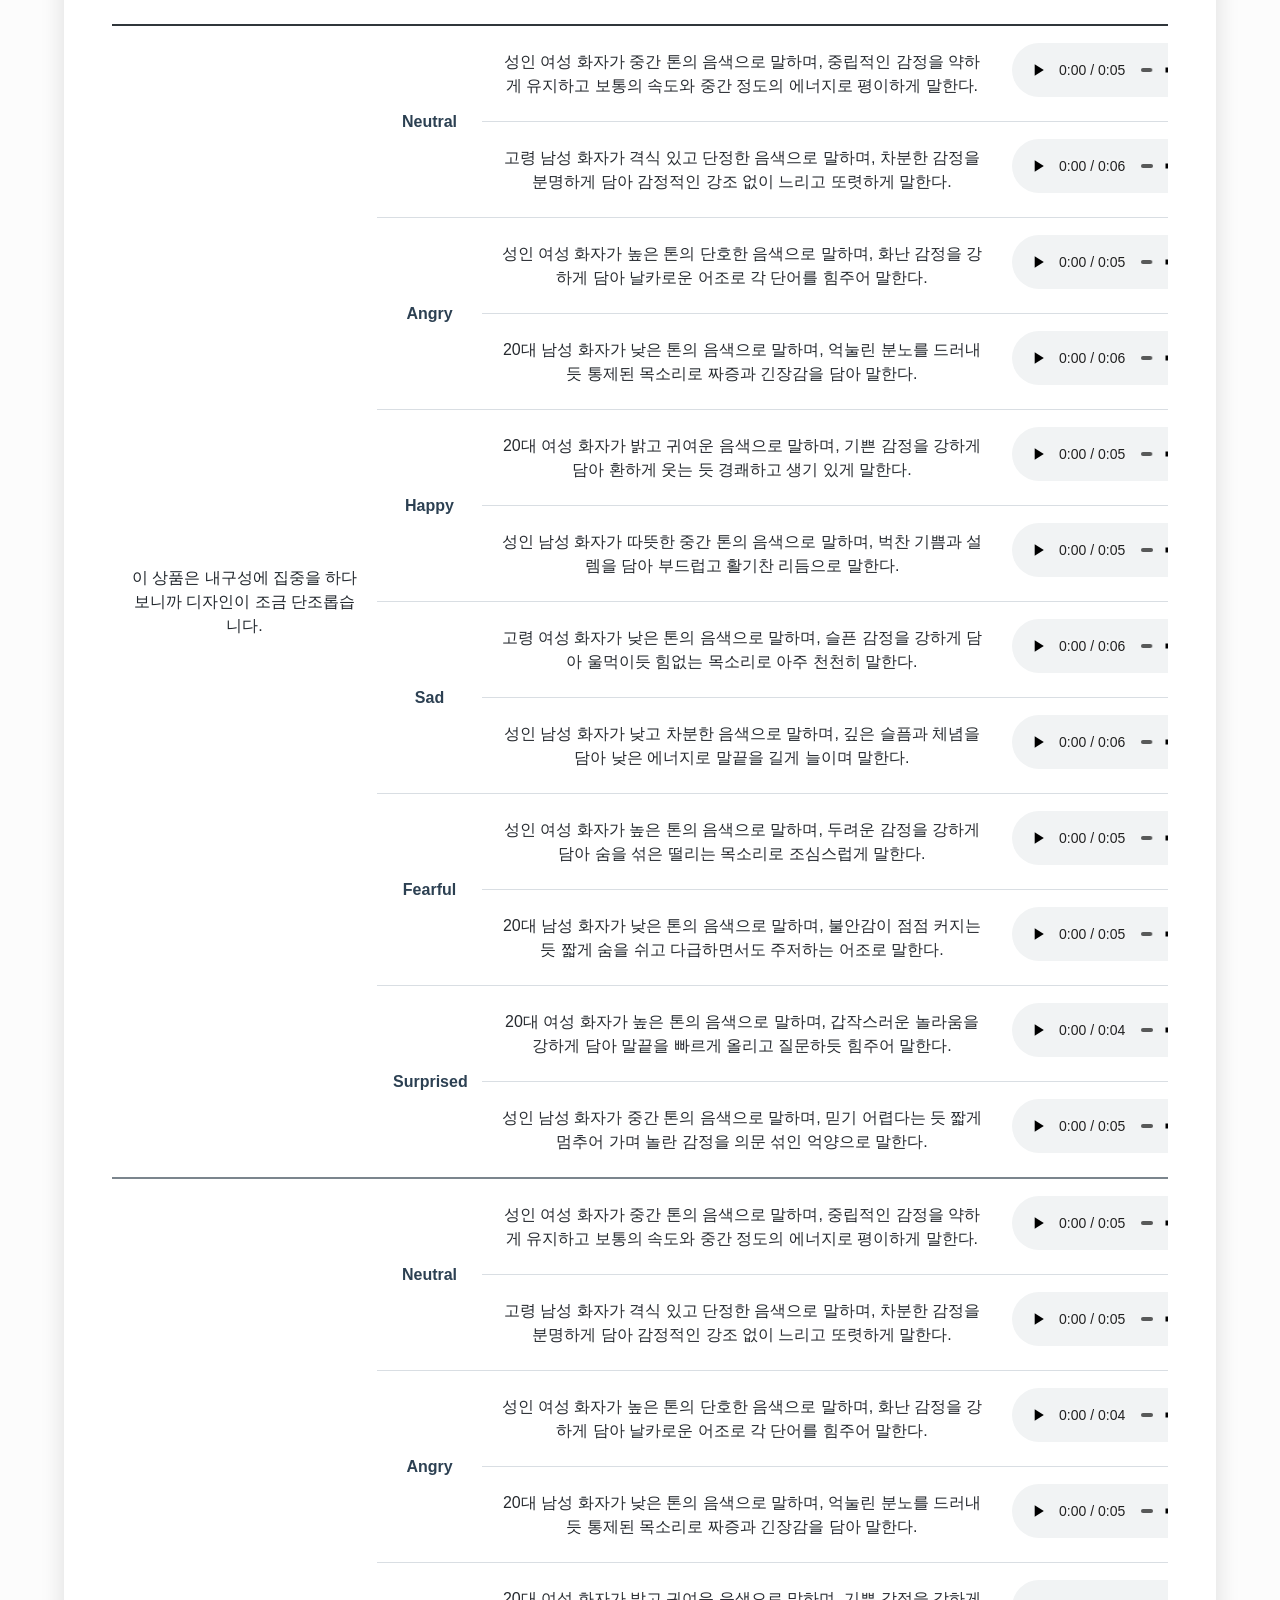
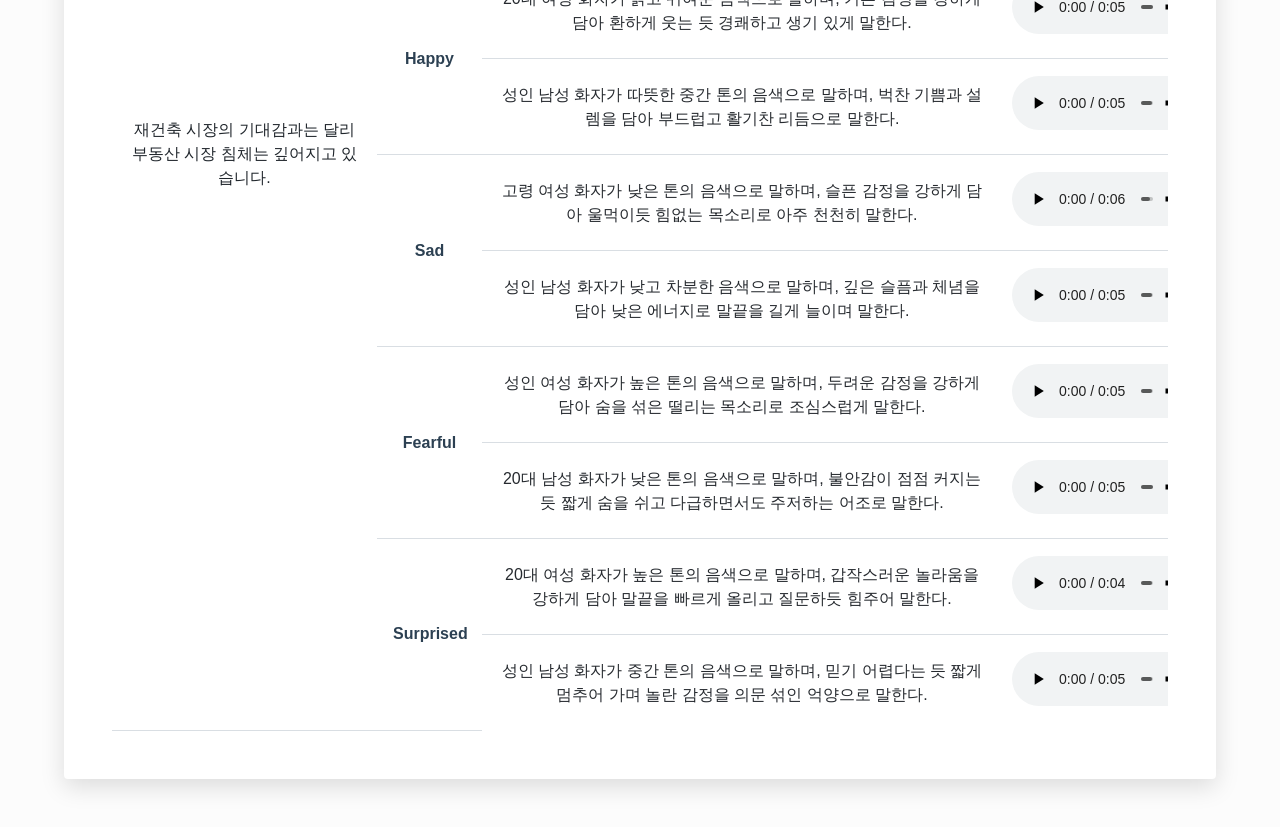
==== commit 0424b385: "Add emotion classification results to CLID-TTS demo" ====
--- a/clid-tts/index.html
+++ b/clid-tts/index.html
@@ -5,7 +5,7 @@
   <meta name="viewport" content="width=device-width, initial-scale=1">
   <meta name="description" content="CLID: Cross-Lingual Instruction Distillation for Low-Resource Expressive Emotional Text-to-Speech.">
   <title>CLID: Cross-Lingual Instruction Distillation for Low-Resource Expressive Emotional Text-to-Speech</title>
-  <link rel="stylesheet" href="css/custom.css?v=gemini-expanded-20260917">
+  <link rel="stylesheet" href="css/custom.css?v=emotion-results-20260924">
 </head>
 <body>
   <main class="page">
@@ -18,12 +18,13 @@
         </p>
       </header>
 
-      <p class="abstract"><strong>Abstract</strong> Despite rapid progress, instruction-guided text-to-speech (TTS) systems still rely on paired expressive speech-instruction datasets for emotional speech generation. To alleviate this burden, we introduce a cross-lingual instruction distillation (CLID) method, which transfers the instruction-following capability of a pretrained TTS model across instruction language. Using semantically aligned English-Korean instructions with the same spoken text, CLID distills the teacher's speech-token distributions into a student while updating. We further apply CFG to construct guided teacher targets and distill them into a Korean-SFT student, yielding CLID-TTS with improved emotion controllability and speech quality. The experimental results demonstrated that the CLID improves Korean instruction following without Korean Instruction-speech pair data, while CLID-TTS further improves emotion accuracy and speech intelligibility. Audio samples are available at <a href="https://speechai-lab.github.io/demo/clid-tts/">https://speechai-lab.github.io/demo/clid-tts/</a>.</p>
+      <p class="abstract"><strong>Abstract</strong> Despite rapid progress, instruction-guided text-to-speech (TTS) systems still rely on paired expressive speech-instruction datasets for emotional speech generation. To alleviate this burden, we introduce a cross-lingual instruction distillation (CLID) method, which transfers the instruction-following capability of a pretrained TTS model across instruction languages. Using semantically aligned English-Korean instructions with the same spoken text, CLID distills the teacher’s speech-token distributions into a student. We further apply CFG to construct guided teacher targets and distill them into a Korean-SFT student, yielding CLID-TTS with improved emotion controllability and speech quality. Experimental results demonstrate that CLID improves Korean instruction following without paired Korean instruction-speech data, while CLID-TTS further improves emotion classification accuracy and speech intelligibility. Audio samples are available at <a href="https://speechai-lab.github.io/demo/clid-tts/">https://speechai-lab.github.io/demo/clid-tts/</a>.</p>
 
       <nav class="contents" aria-label="Demo contents">
         <p class="contents-title">Contents</p>
         <ul>
           <li><a href="#model-overview">Model Overview</a></li>
+          <li><a href="#emotion-classification-results">Objective and Subjective Emotion Classification</a></li>
           <li><a href="#demo-samples">Model Comparison with Korean Instruction</a></li>
           <li><a href="#korean-benchmark-samples">Korean Instruction-following TTS</a></li>
           <li><a href="#same-text-different-emotions">Same Text, Different Emotions</a></li>
@@ -42,6 +43,24 @@
           alt="Overview of CLID-TTS data construction, cross-lingual instruction distillation, and CFG-guided distillation"
         >
         <figcaption class="overview-caption"><strong>Fig. 1.</strong> Overview framework of CLID-TTS. (a) Construction of bilingual Korean-English instruction pairs from Korean emotional speech. (b) CLID aligns the teacher’s and student’s speech-token distributions under English and Korean instructions. (c) CFG-guided target construction</figcaption>
+      </figure>
+    </section>
+
+    <section class="paper-card demo-section results-figure-section" id="emotion-classification-results" aria-labelledby="emotion-classification-results-title">
+      <h2 id="emotion-classification-results-title">Objective and Subjective Emotion Classification</h2>
+      <p class="section-intro">Row-normalized confusion matrices compare objective emotion2vec (E2V) predictions with subjective listener judgments for all six systems.</p>
+      <figure class="results-figure">
+        <div class="results-image-viewport">
+          <a class="results-image-link" href="pics/emo2vec_mos_confusion_comparison.svg?v=20260924" target="_blank" rel="noopener" aria-label="Open the emotion classification results figure at full size">
+            <img
+              class="results-image"
+              src="pics/emo2vec_mos_confusion_comparison.svg?v=20260924"
+              alt="Objective E2V and subjective emotion confusion matrices for GT, Gemini 3.1 Flash TTS, VoxCPM2, Qwen3-TTS VoiceDesign in English and Korean, and CLID-TTS"
+            >
+          </a>
+        </div>
+        <div class="figure-actions"><a href="pics/emo2vec_mos_confusion_comparison.svg?v=20260924" target="_blank" rel="noopener">Open full-size figure</a></div>
+        <figcaption class="overview-caption"><strong>Fig. 2.</strong> Objective (E2V) and subjective emotion classification results. Disgusted, Other, and Unknown E2V outputs are merged into Other; subjective judgments use the six listener-selectable emotion labels. Each cell shows a row-normalized proportion.</figcaption>
       </figure>
     </section>
 
--- a/clid-tts/css/custom.css
+++ b/clid-tts/css/custom.css
@@ -117,6 +117,41 @@
   color: var(--ink);
   text-align: left;
   font-size: 15px;
+}
+
+.section-intro {
+  max-width: 940px;
+  margin: -12px auto 28px;
+  color: var(--muted);
+  text-align: center;
+}
+
+.results-figure {
+  margin: 0;
+}
+
+.results-image-viewport {
+  overflow-x: auto;
+  border: 1px solid var(--line);
+  background: #fff;
+  scrollbar-gutter: stable;
+}
+
+.results-image-link {
+  display: block;
+  cursor: zoom-in;
+}
+
+.results-image {
+  display: block;
+  width: 100%;
+  height: auto;
+}
+
+.figure-actions {
+  margin-top: 10px;
+  text-align: right;
+  font-size: 14px;
 }
 
 .dataset-heading {
@@ -492,6 +527,8 @@
   .abstract { text-align: left; }
   .demo-section { margin-top: 20px; }
   .demo-section h2 { margin-bottom: 24px; }
+  .section-intro { margin-top: -8px; }
+  .results-image-link { min-width: 1050px; }
   .sample-details { grid-template-columns: 1fr; }
   .detail-item { border-right: 0; border-bottom: 1px solid var(--line); }
   .detail-item:last-child { border-bottom: 0; }
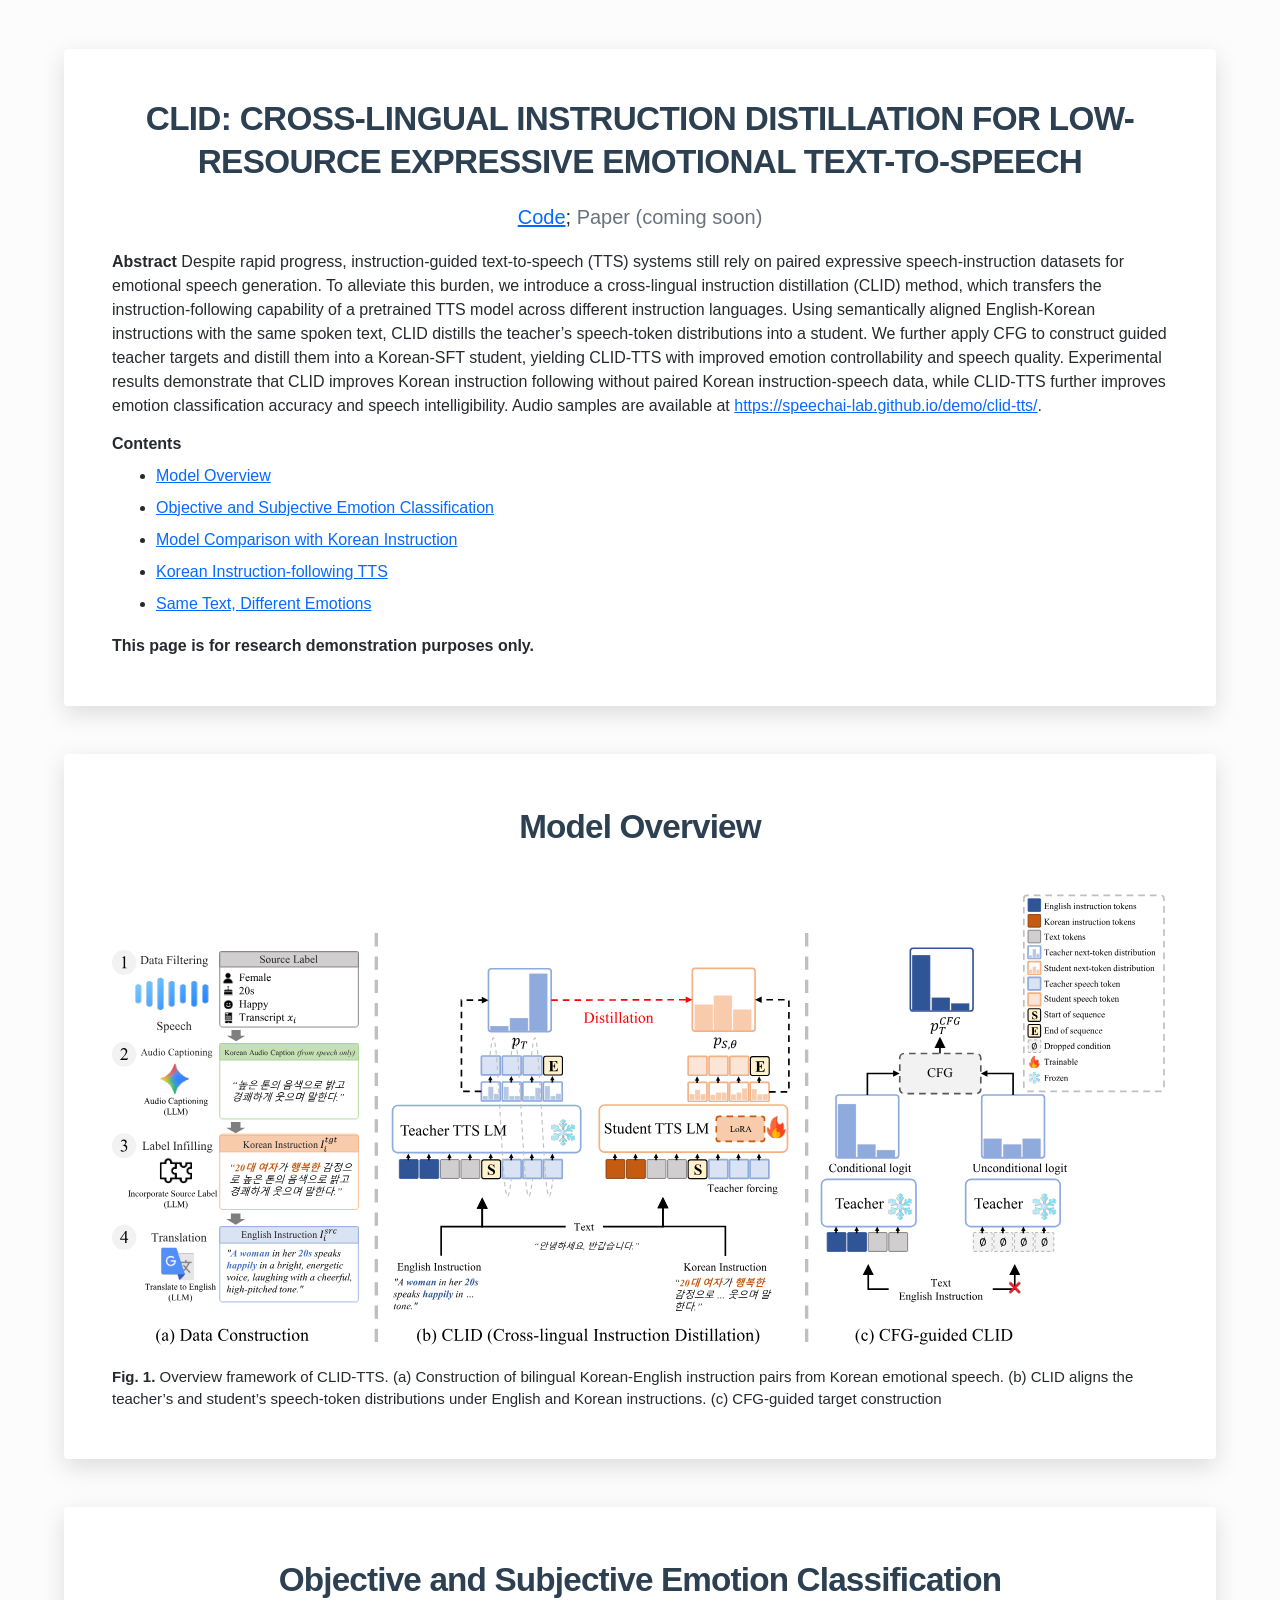
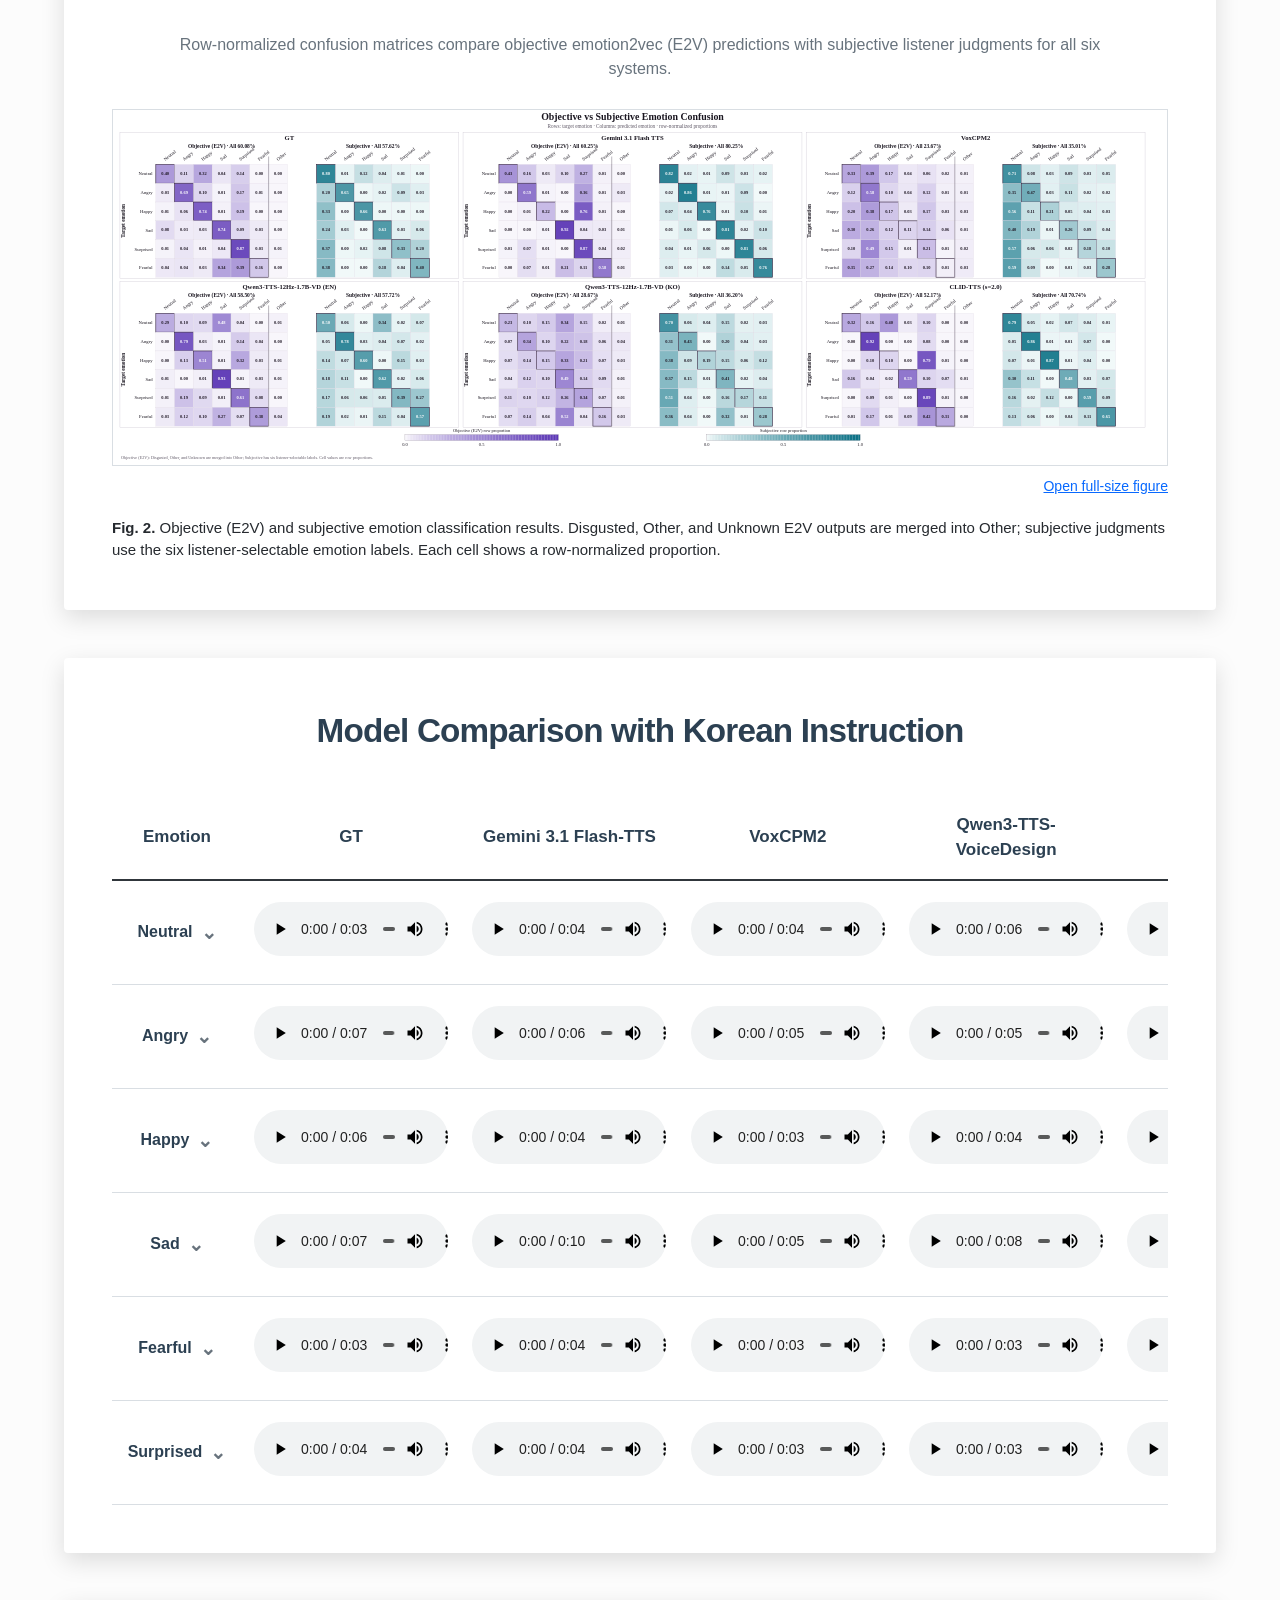
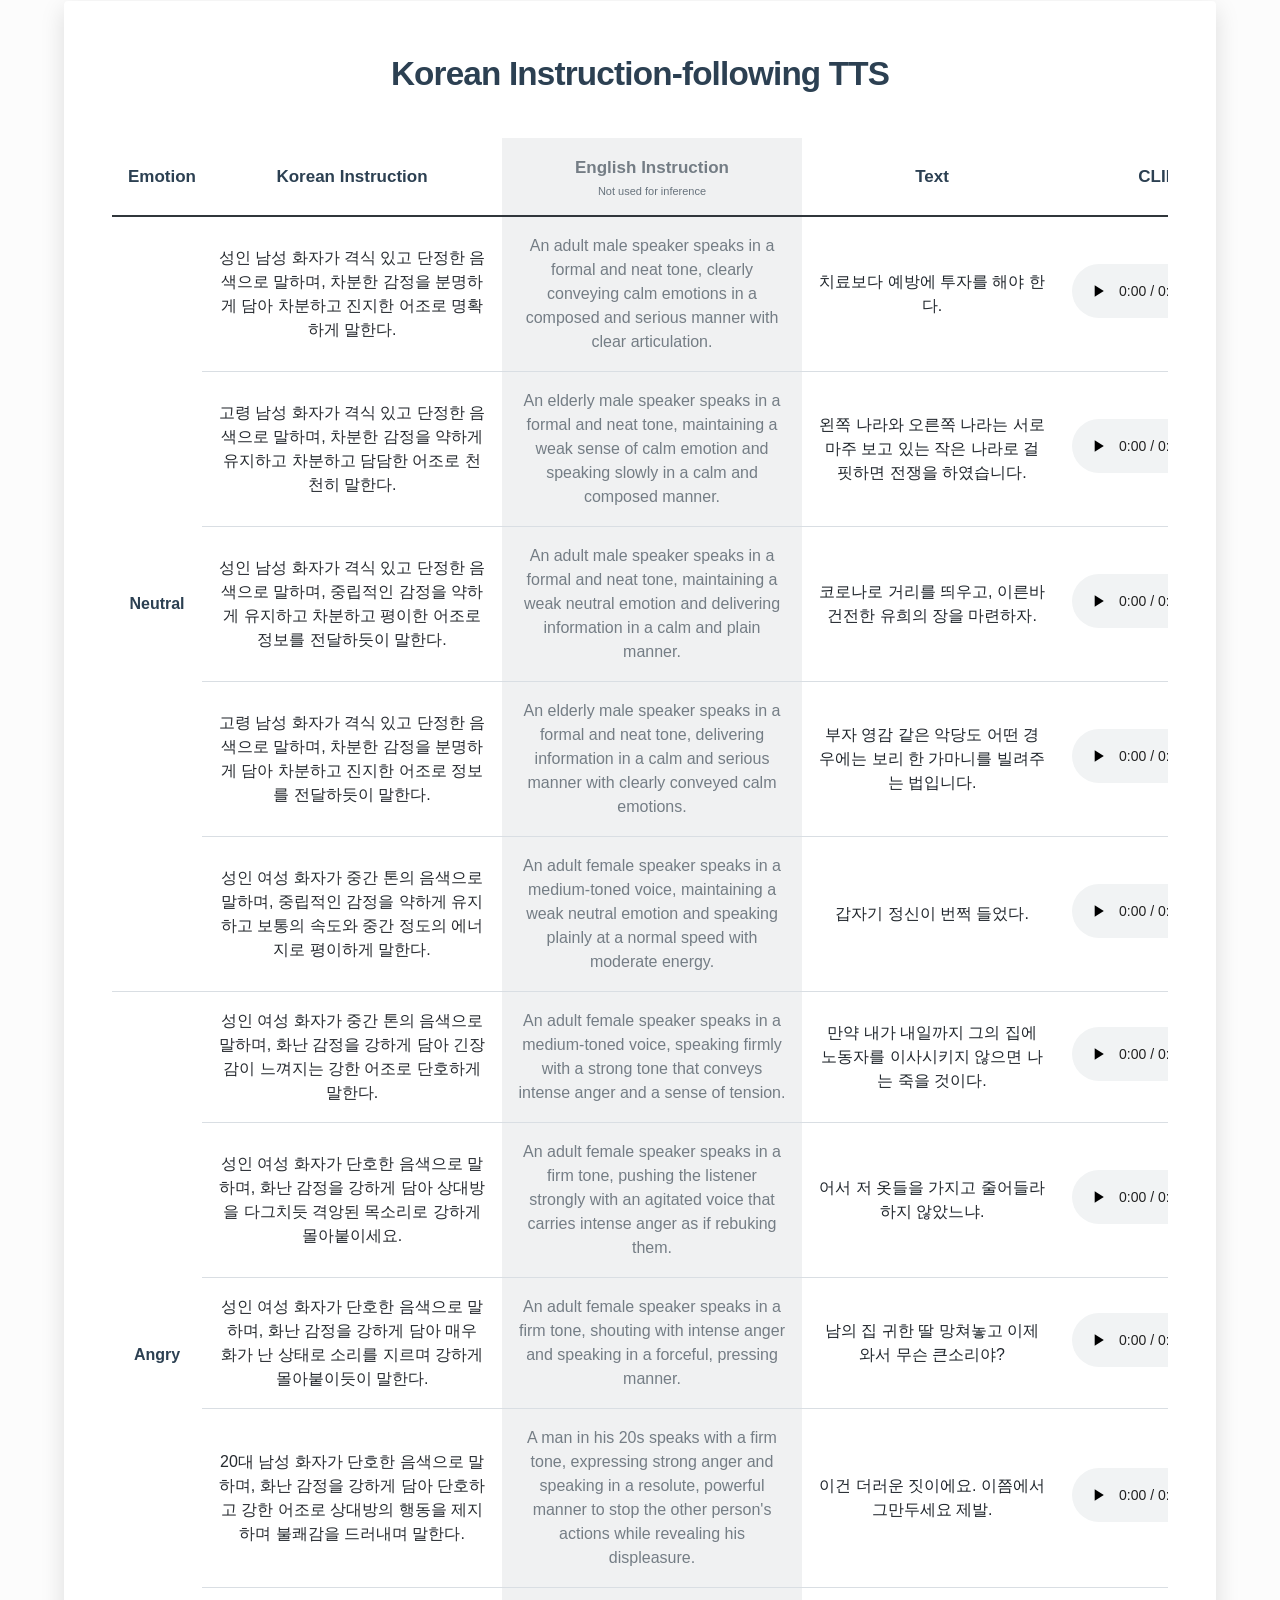
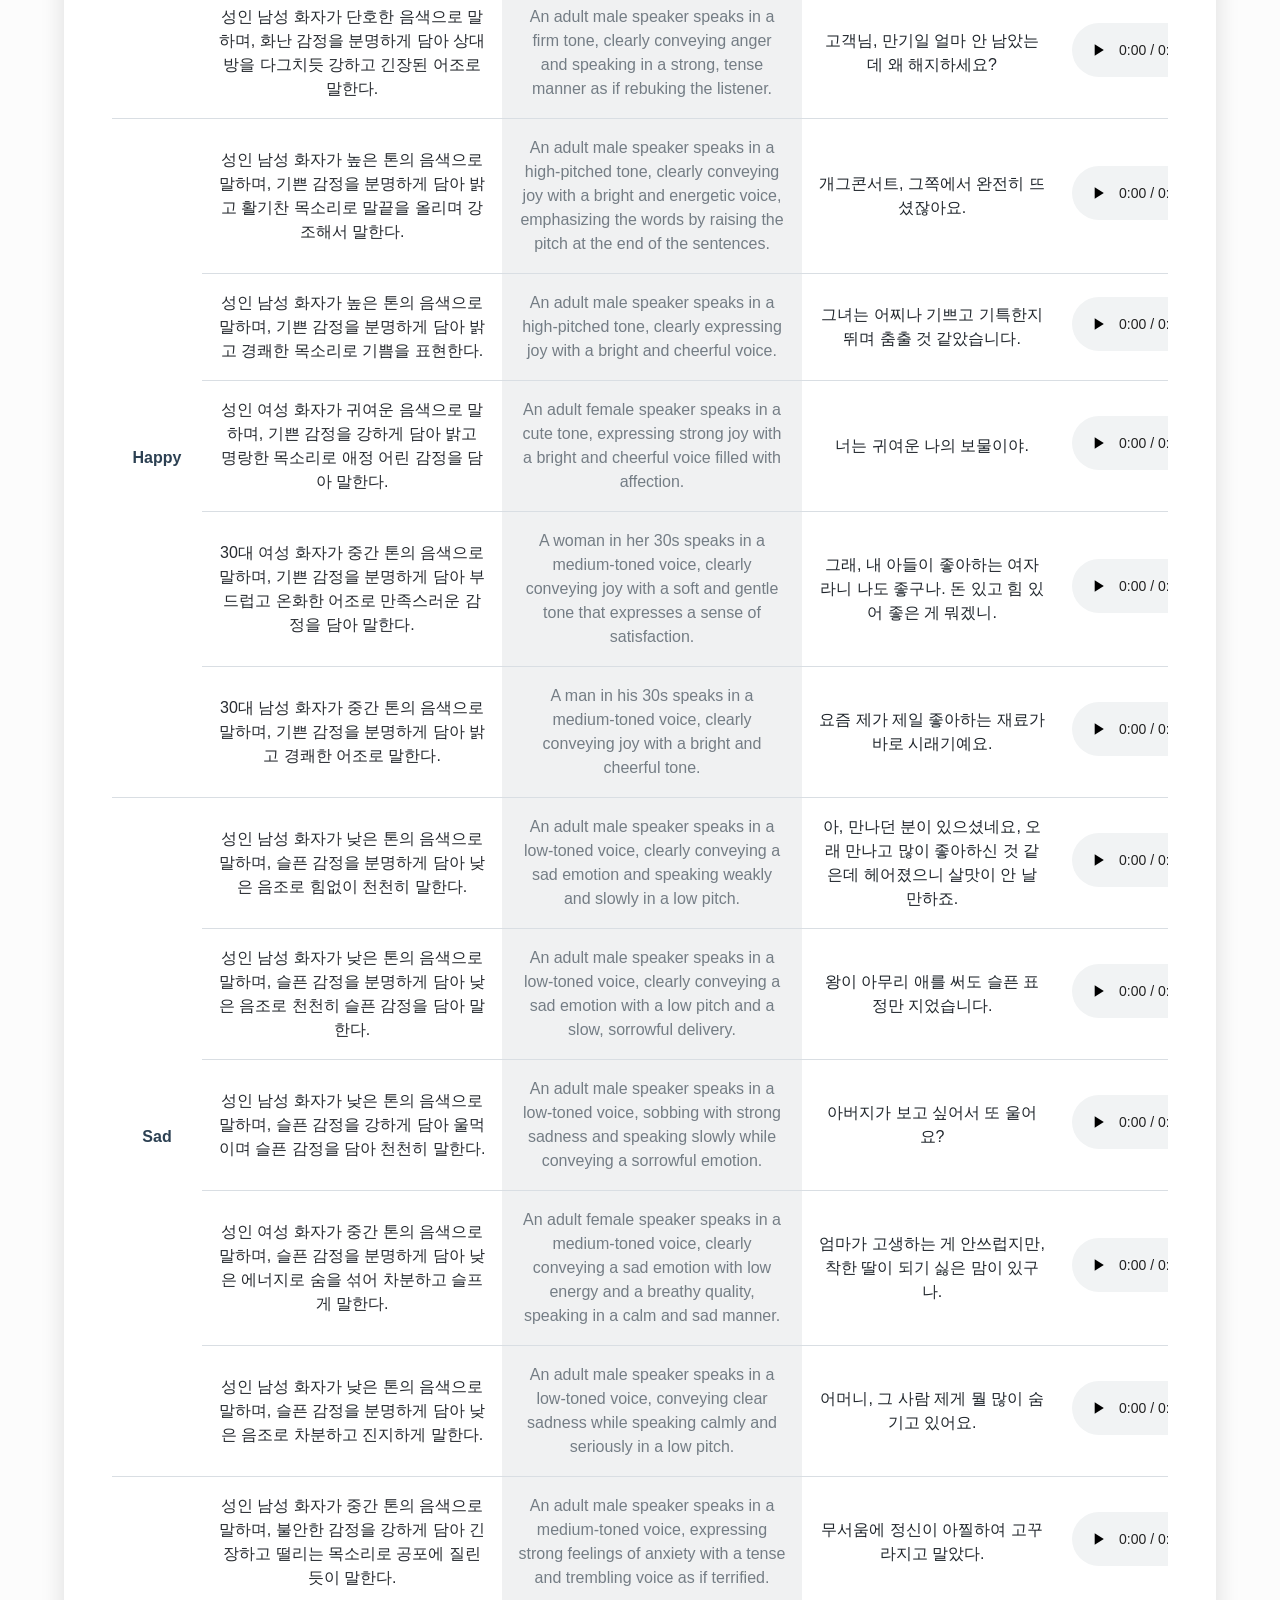
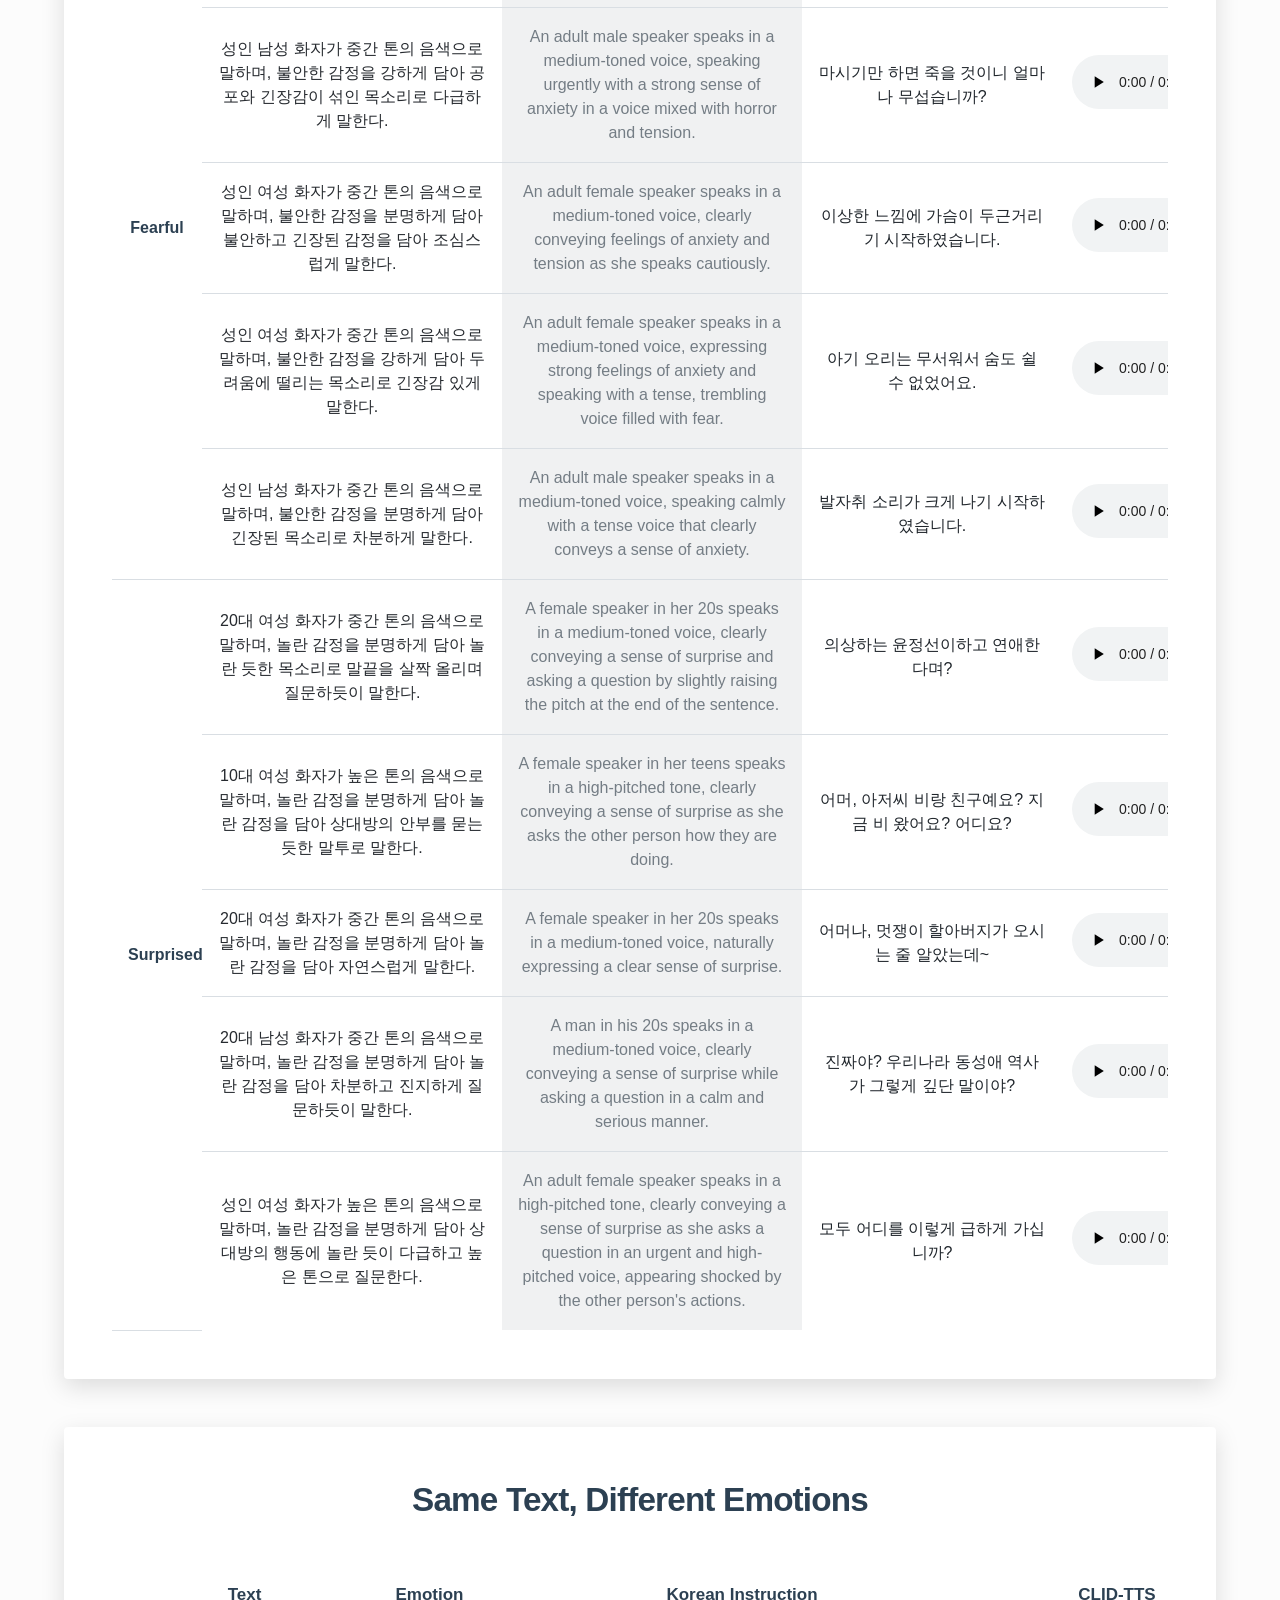
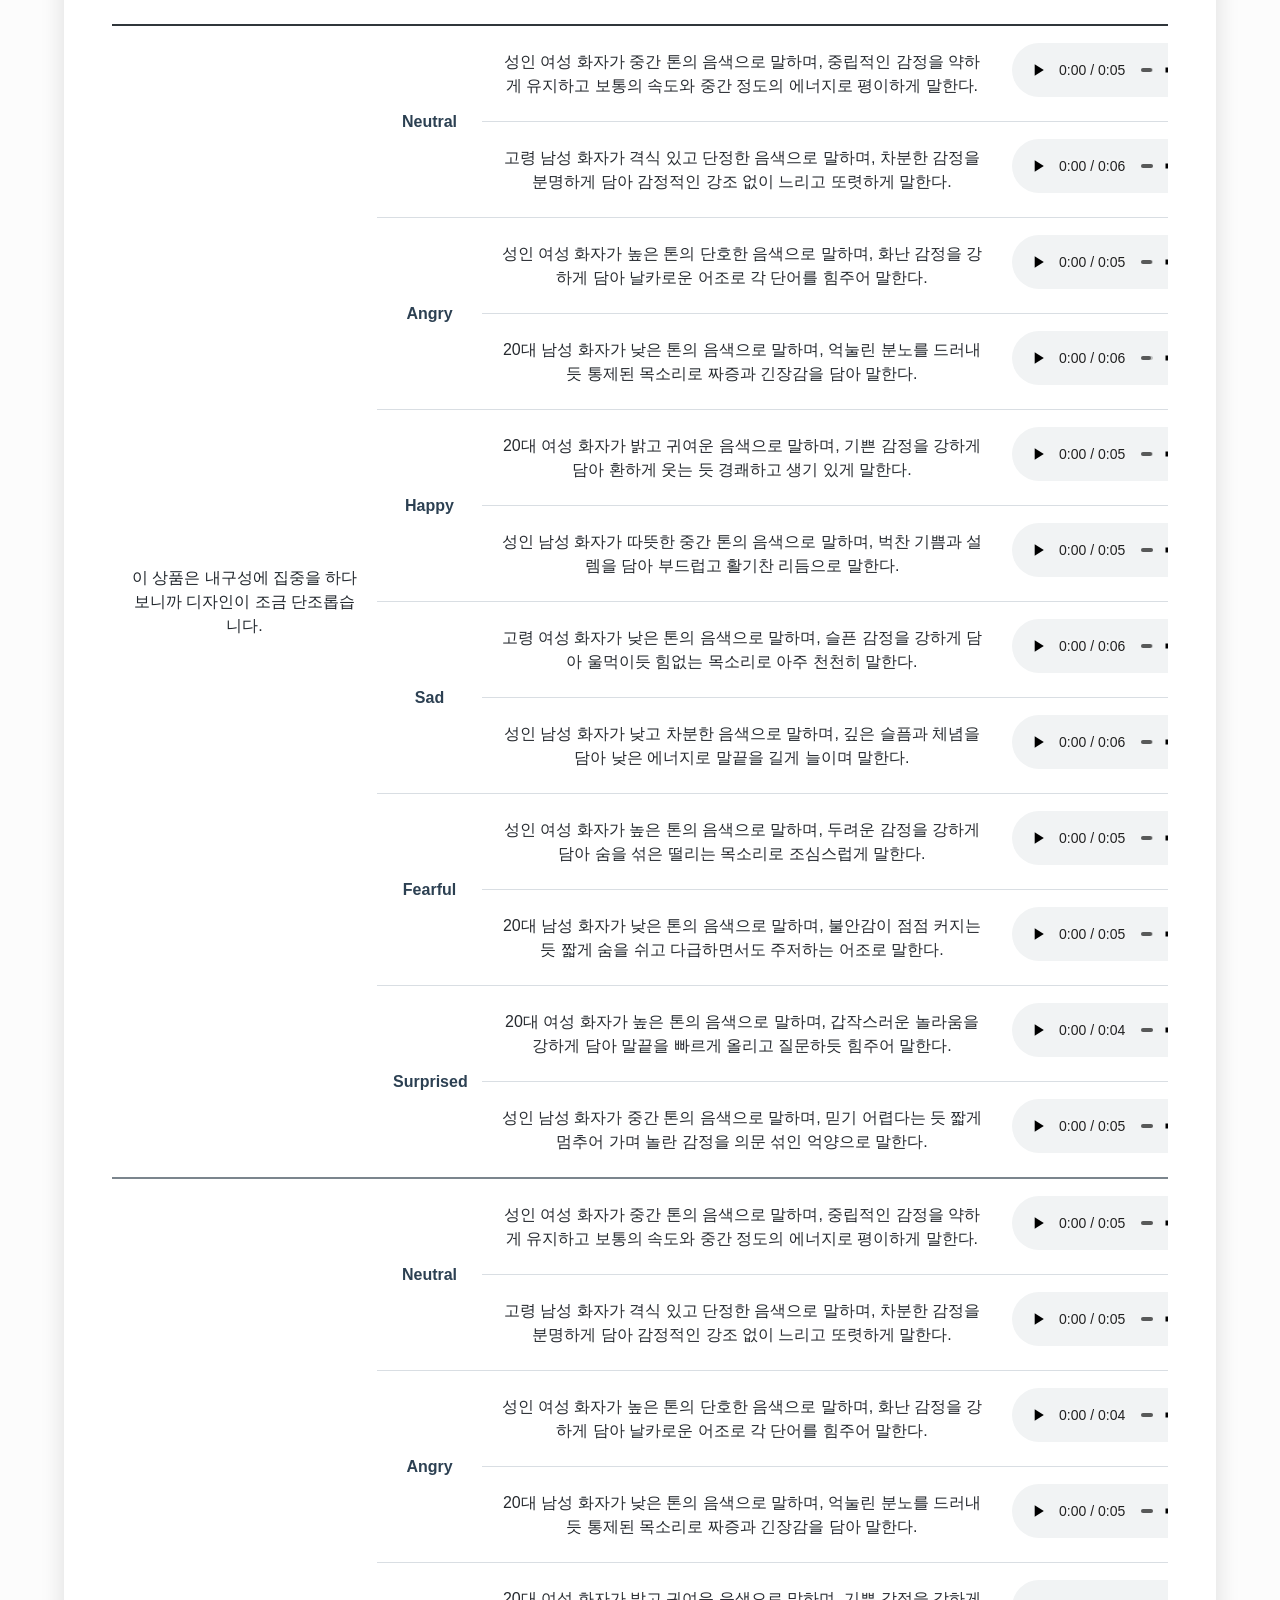
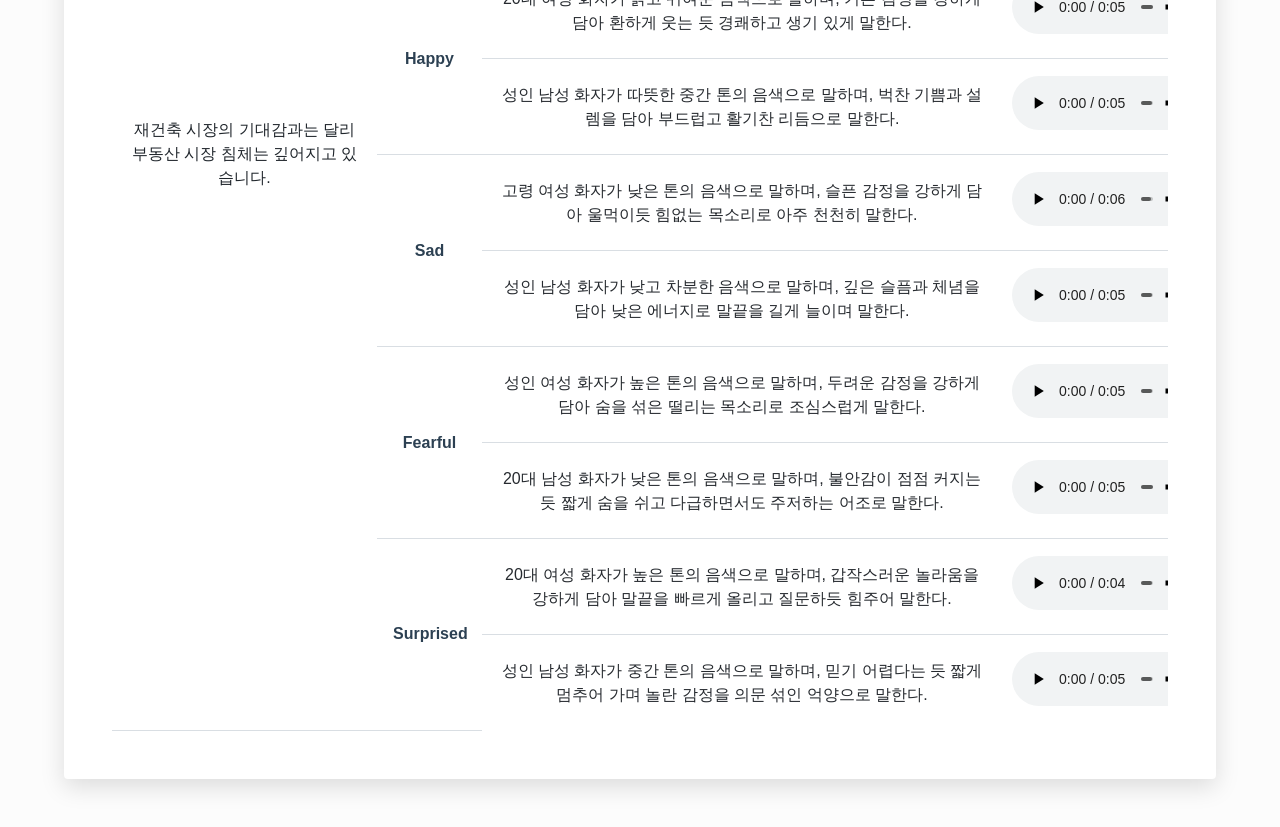
==== commit c05231a5: "Update CLID-TTS demo abstract" ====
--- a/clid-tts/index.html
+++ b/clid-tts/index.html
@@ -18,7 +18,7 @@
         </p>
       </header>
 
-      <p class="abstract"><strong>Abstract</strong> Despite rapid progress, instruction-guided text-to-speech (TTS) systems still rely on paired expressive speech-instruction datasets for emotional speech generation. To alleviate this burden, we introduce a cross-lingual instruction distillation (CLID) method, which transfers the instruction-following capability of a pretrained TTS model across instruction languages. Using semantically aligned English-Korean instructions with the same spoken text, CLID distills the teacher’s speech-token distributions into a student. We further apply CFG to construct guided teacher targets and distill them into a Korean-SFT student, yielding CLID-TTS with improved emotion controllability and speech quality. Experimental results demonstrate that CLID improves Korean instruction following without paired Korean instruction-speech data, while CLID-TTS further improves emotion classification accuracy and speech intelligibility. Audio samples are available at <a href="https://speechai-lab.github.io/demo/clid-tts/">https://speechai-lab.github.io/demo/clid-tts/</a>.</p>
+      <p class="abstract"><strong>Abstract</strong> Despite rapid progress, instruction-guided text-to-speech (TTS) systems still rely on paired expressive speech-instruction datasets for emotional speech generation. To alleviate this burden, we introduce a cross-lingual instruction distillation (CLID) method, which transfers the instruction-following capability of a pretrained TTS model across different instruction languages. Using semantically aligned English-Korean instructions with the same spoken text, CLID distills the teacher’s speech-token distributions into a student. We further apply CFG to construct guided teacher targets and distill them into a Korean-SFT student, yielding CLID-TTS with improved emotion controllability and speech quality. Experimental results demonstrate that CLID improves Korean instruction following without paired Korean instruction-speech data, while CLID-TTS further improves emotion classification accuracy and speech intelligibility. Audio samples are available at <a href="https://speechai-lab.github.io/demo/clid-tts/">https://speechai-lab.github.io/demo/clid-tts/</a>.</p>
 
       <nav class="contents" aria-label="Demo contents">
         <p class="contents-title">Contents</p>
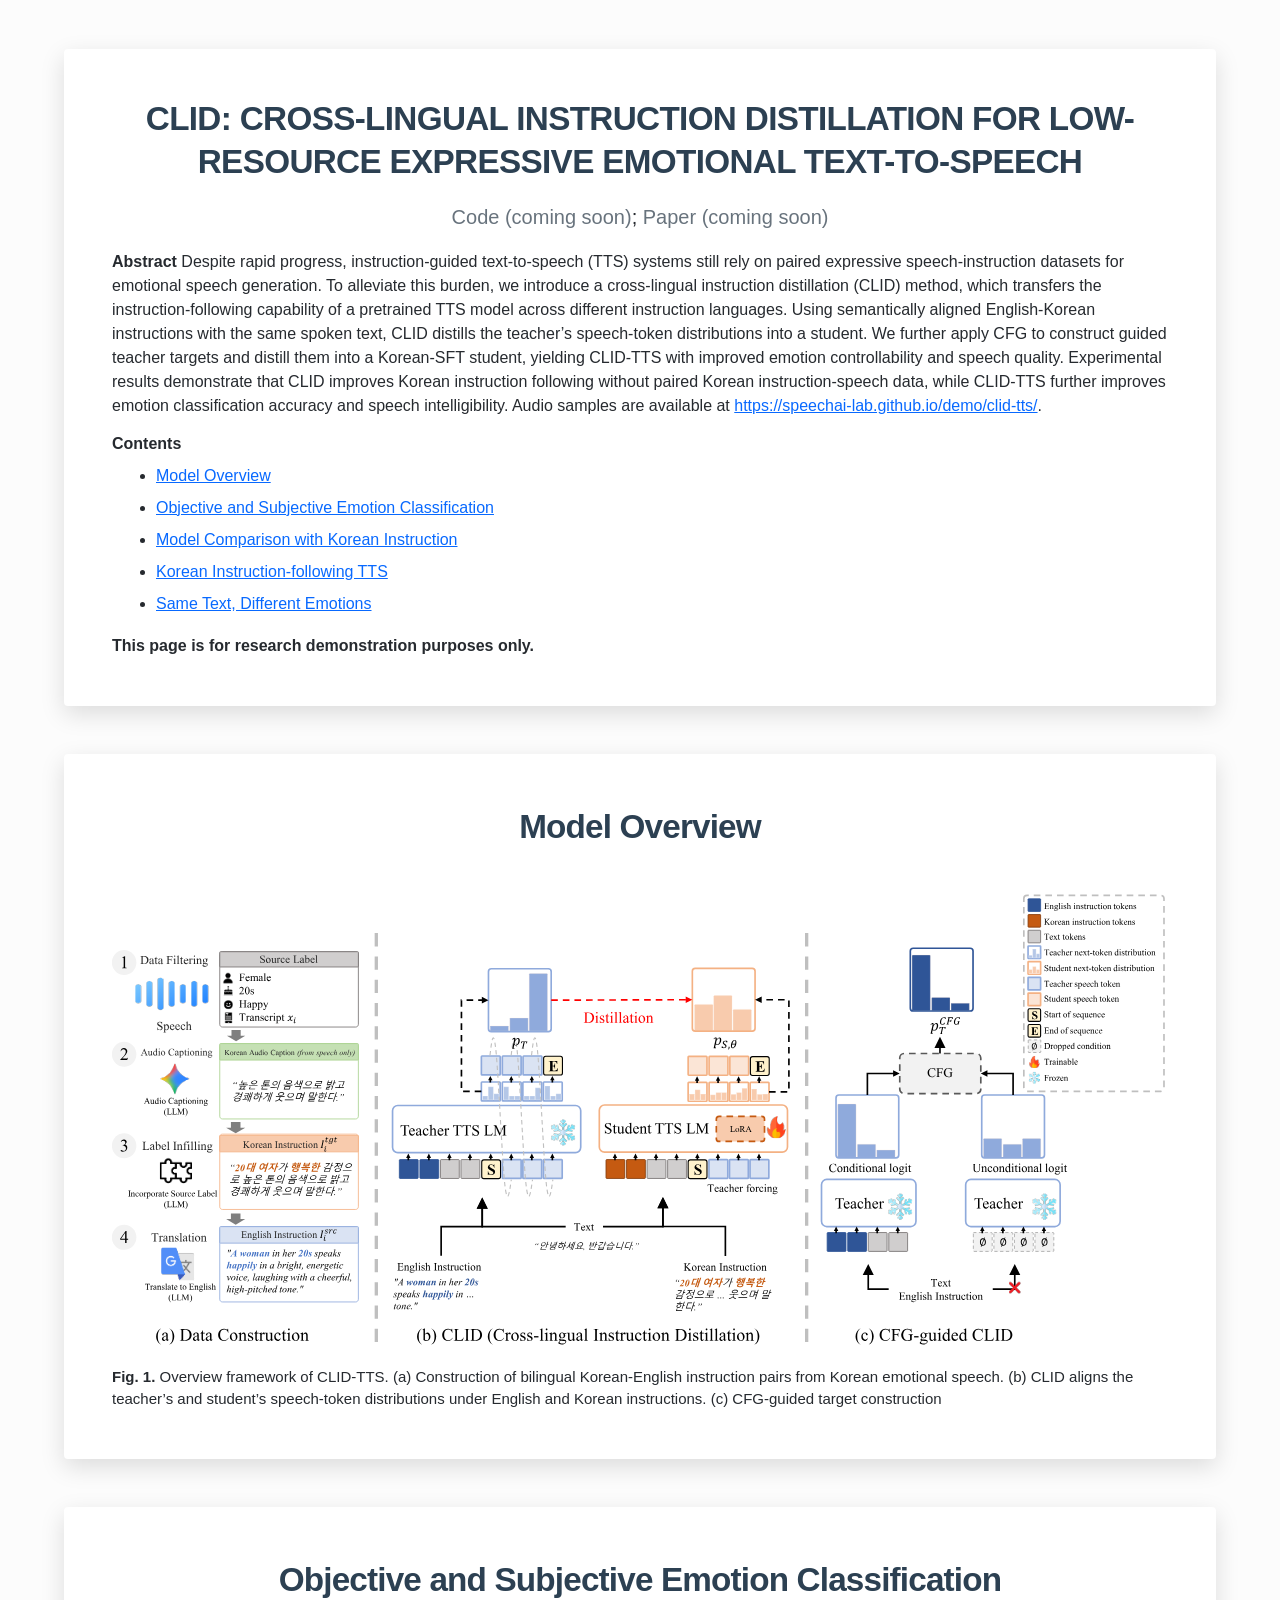
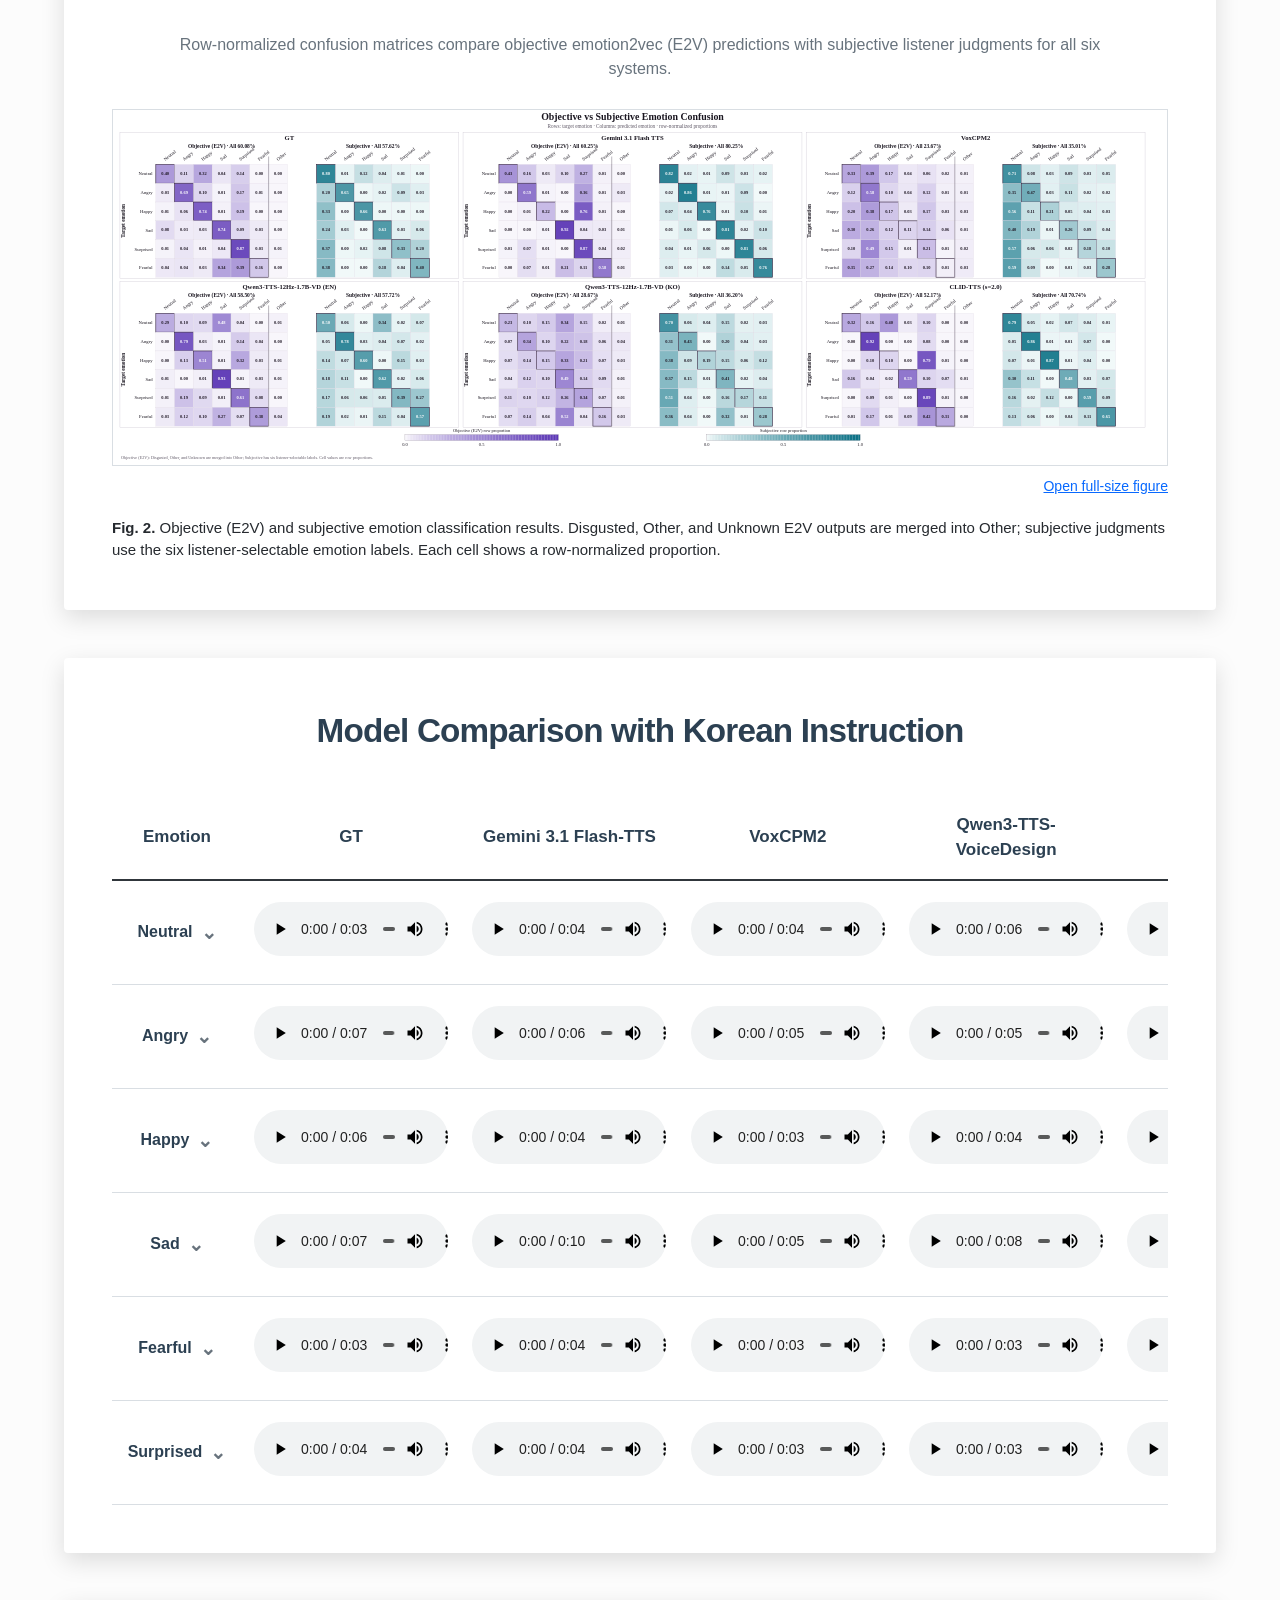
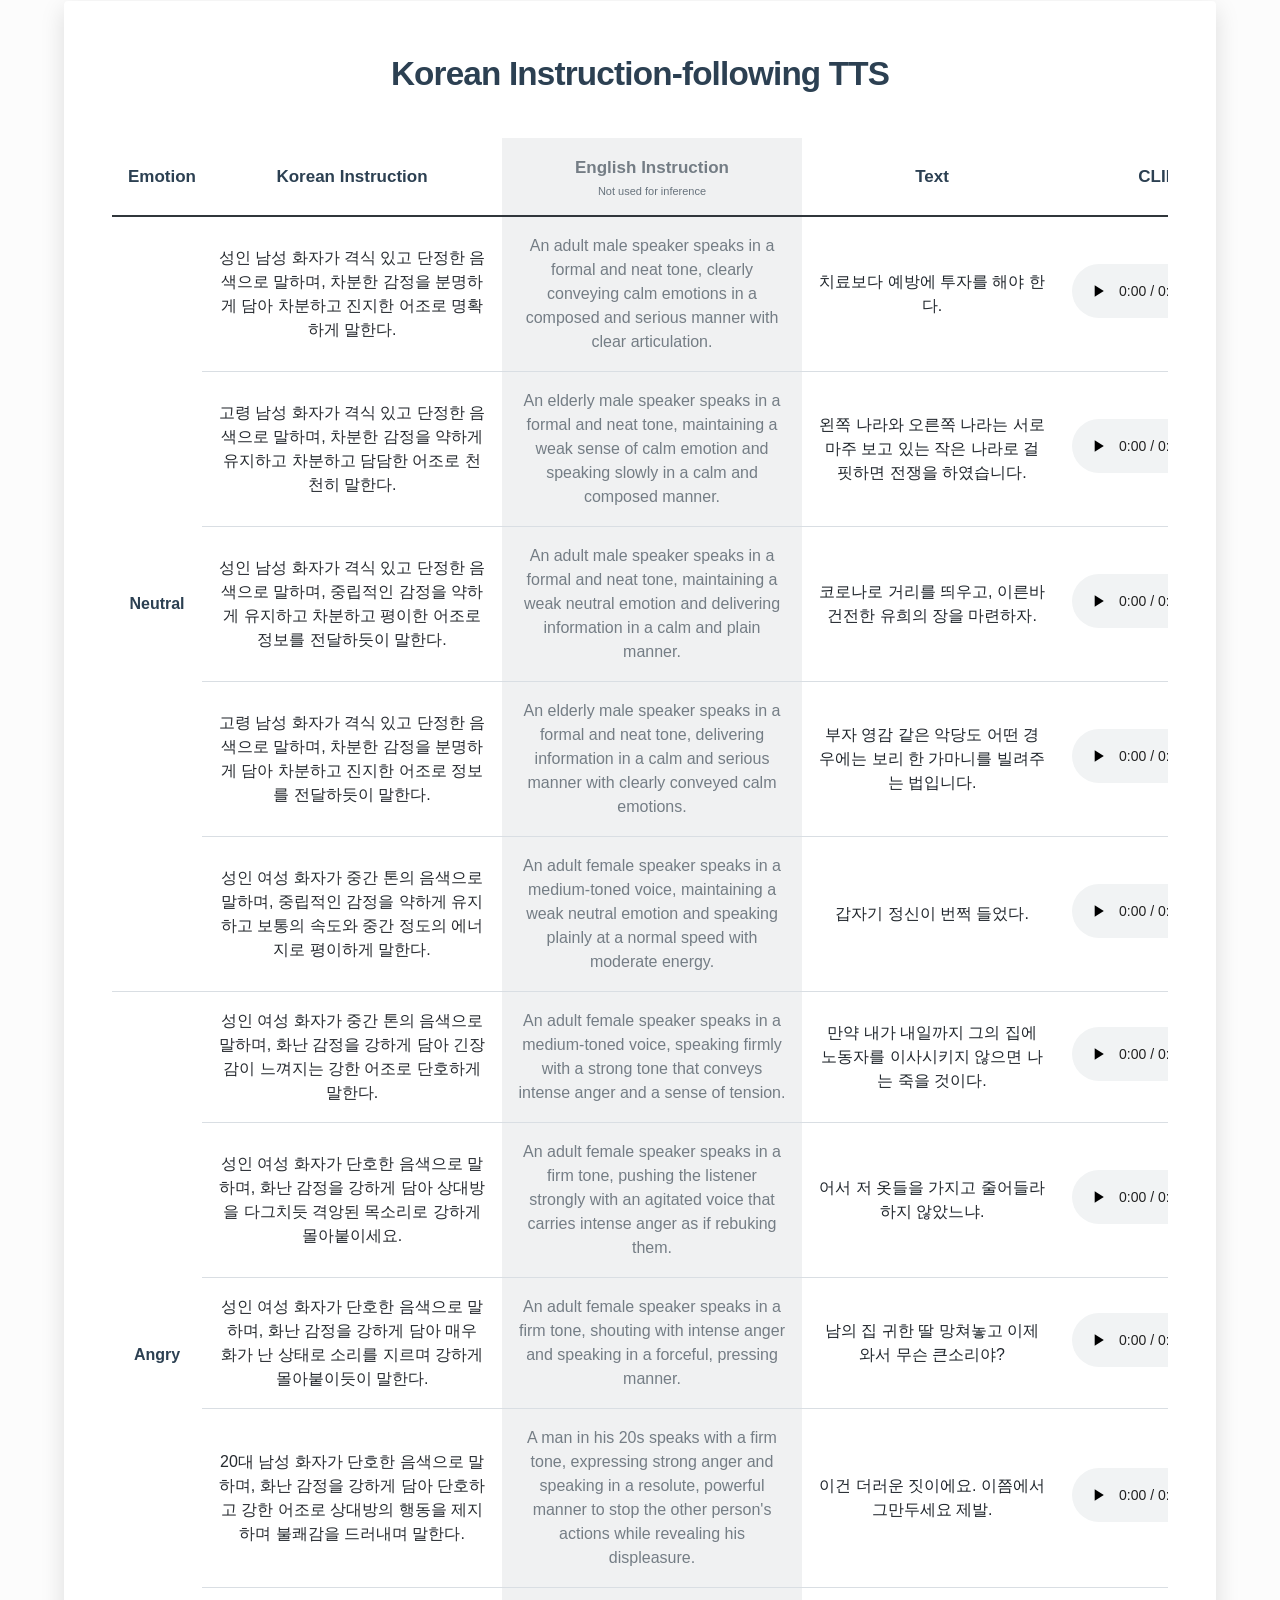
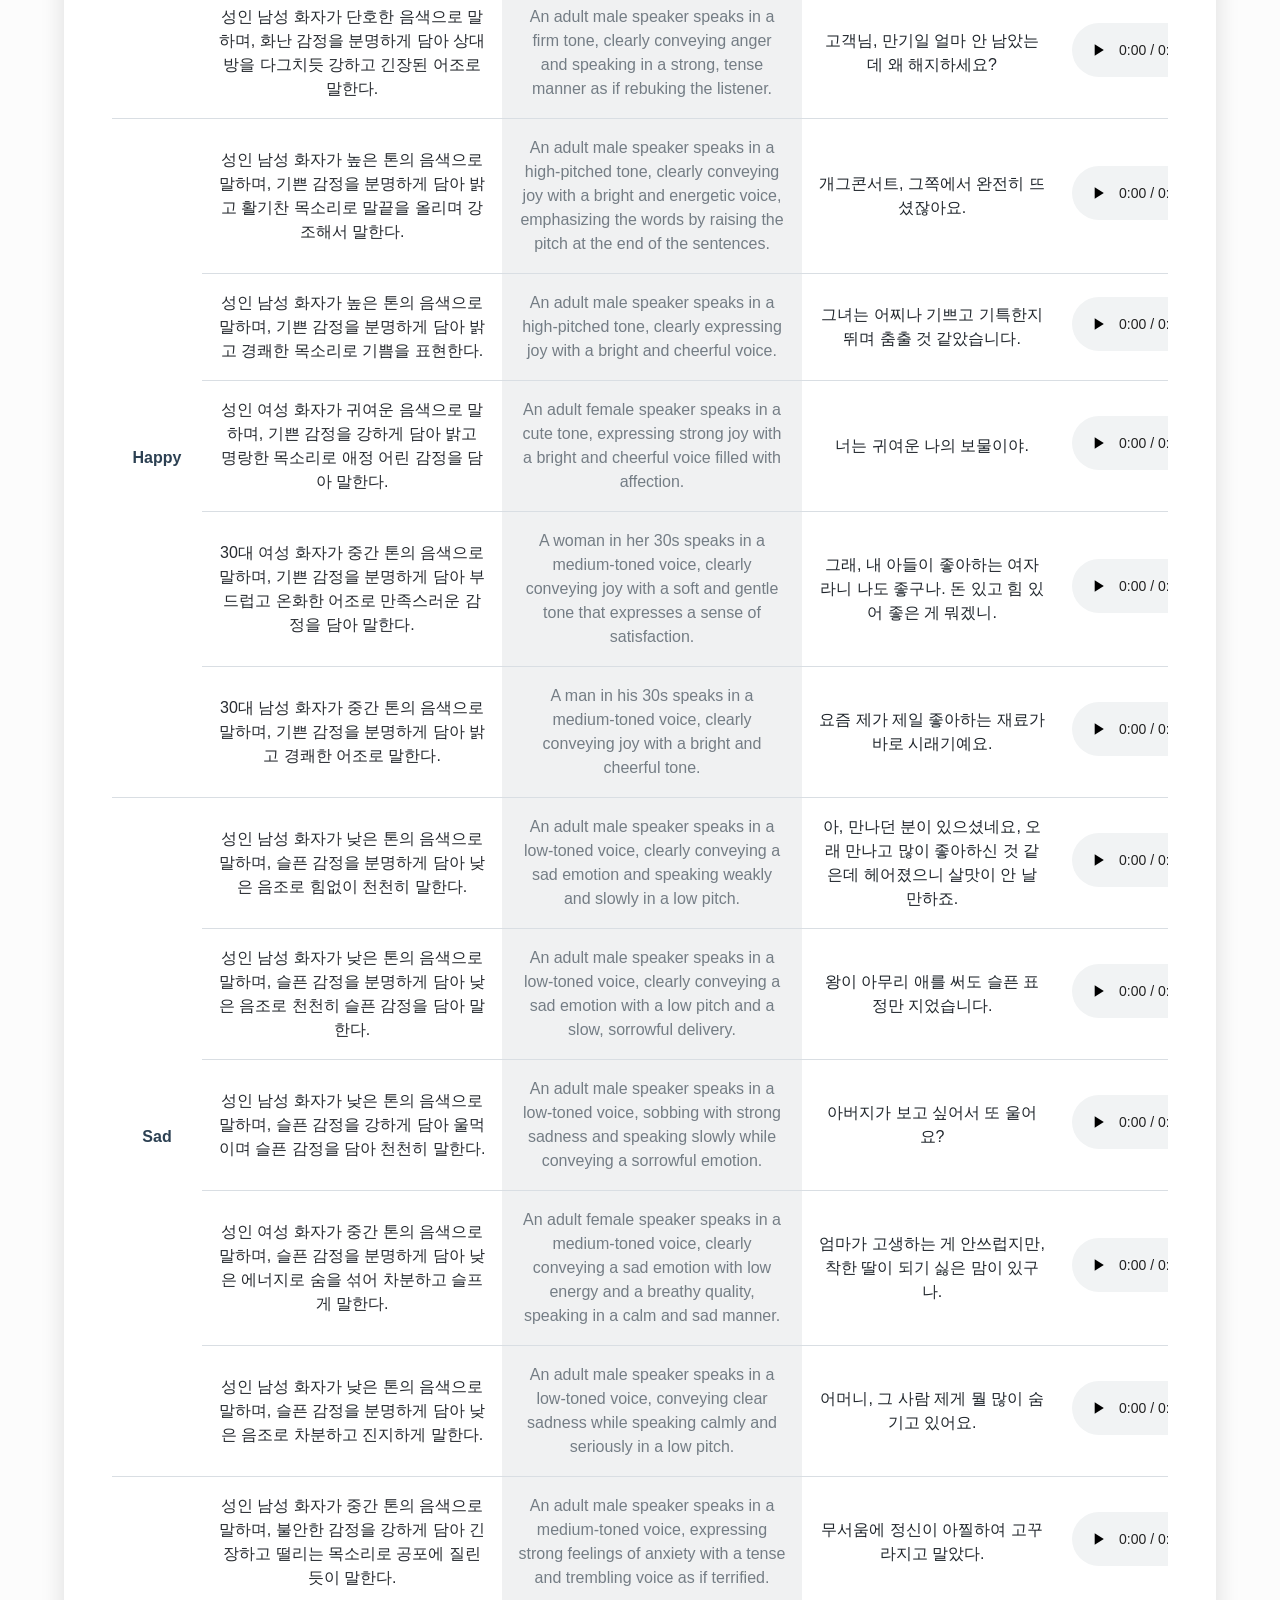
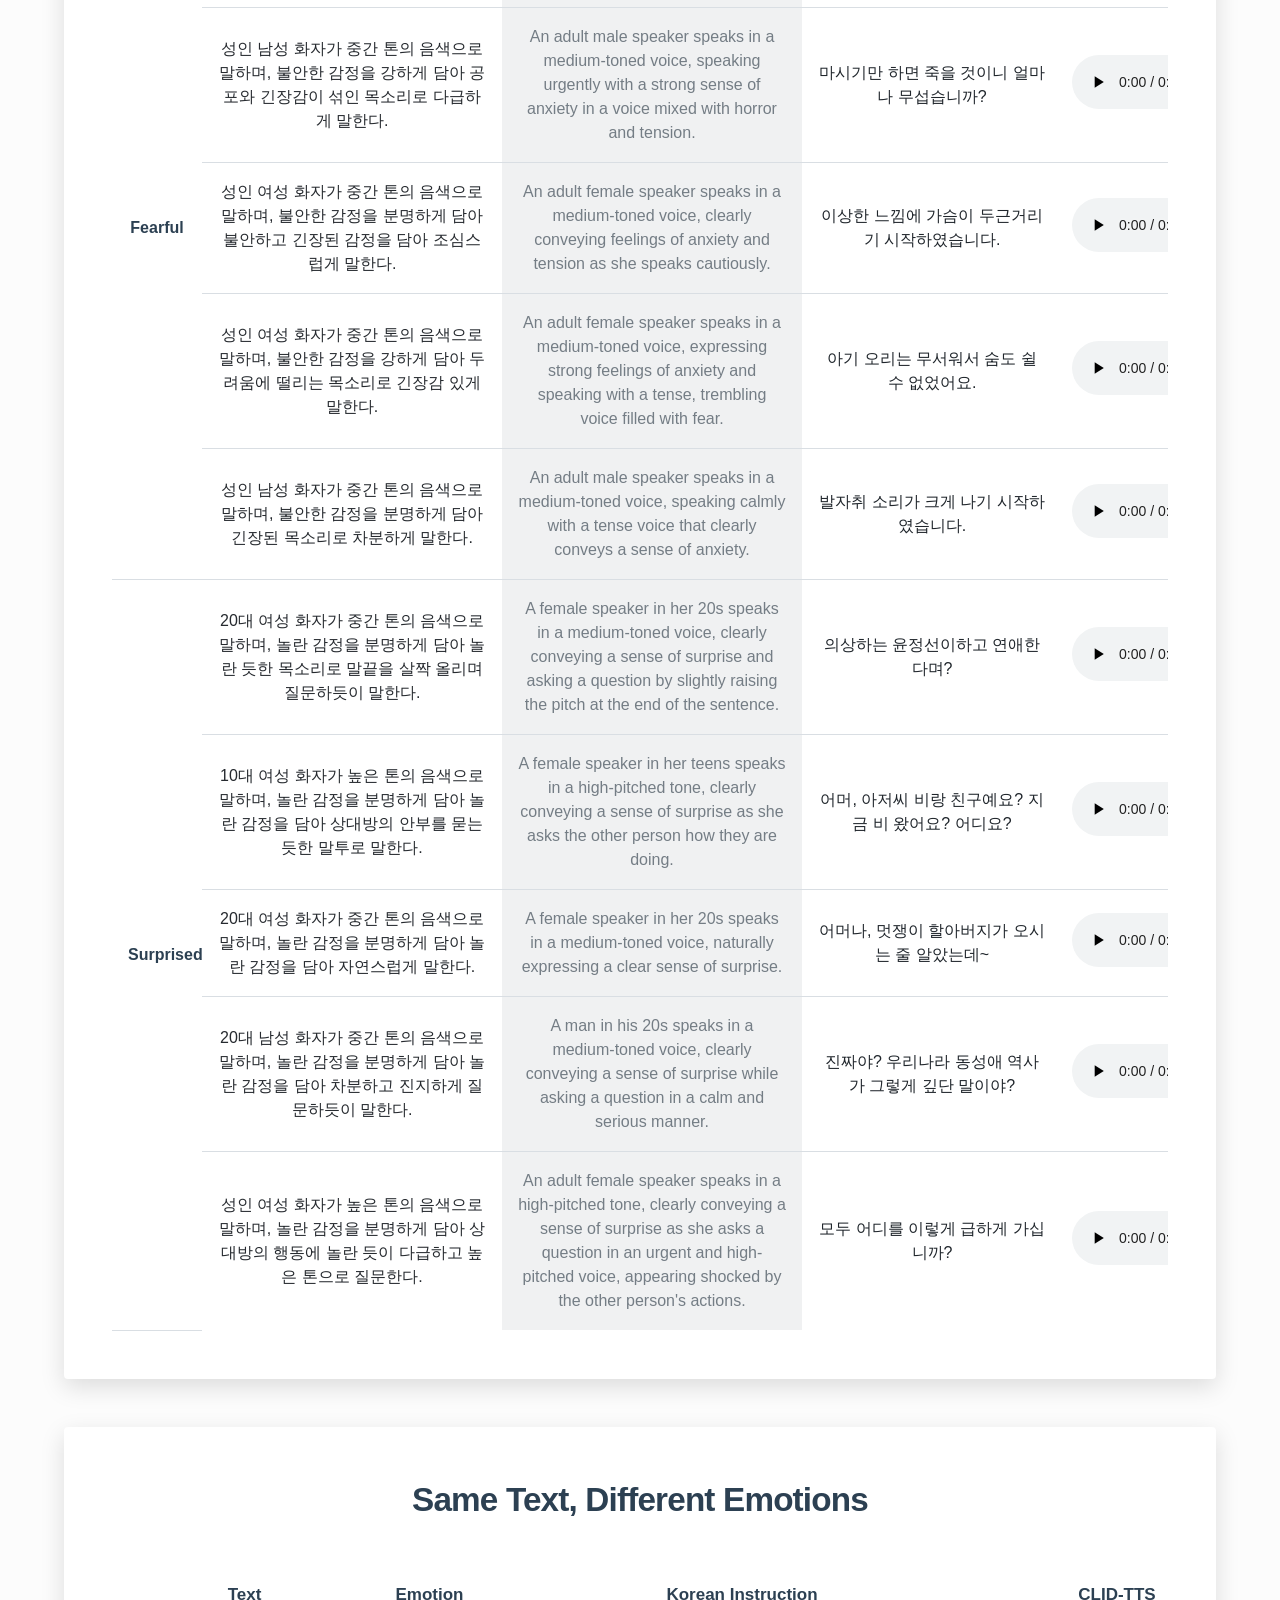
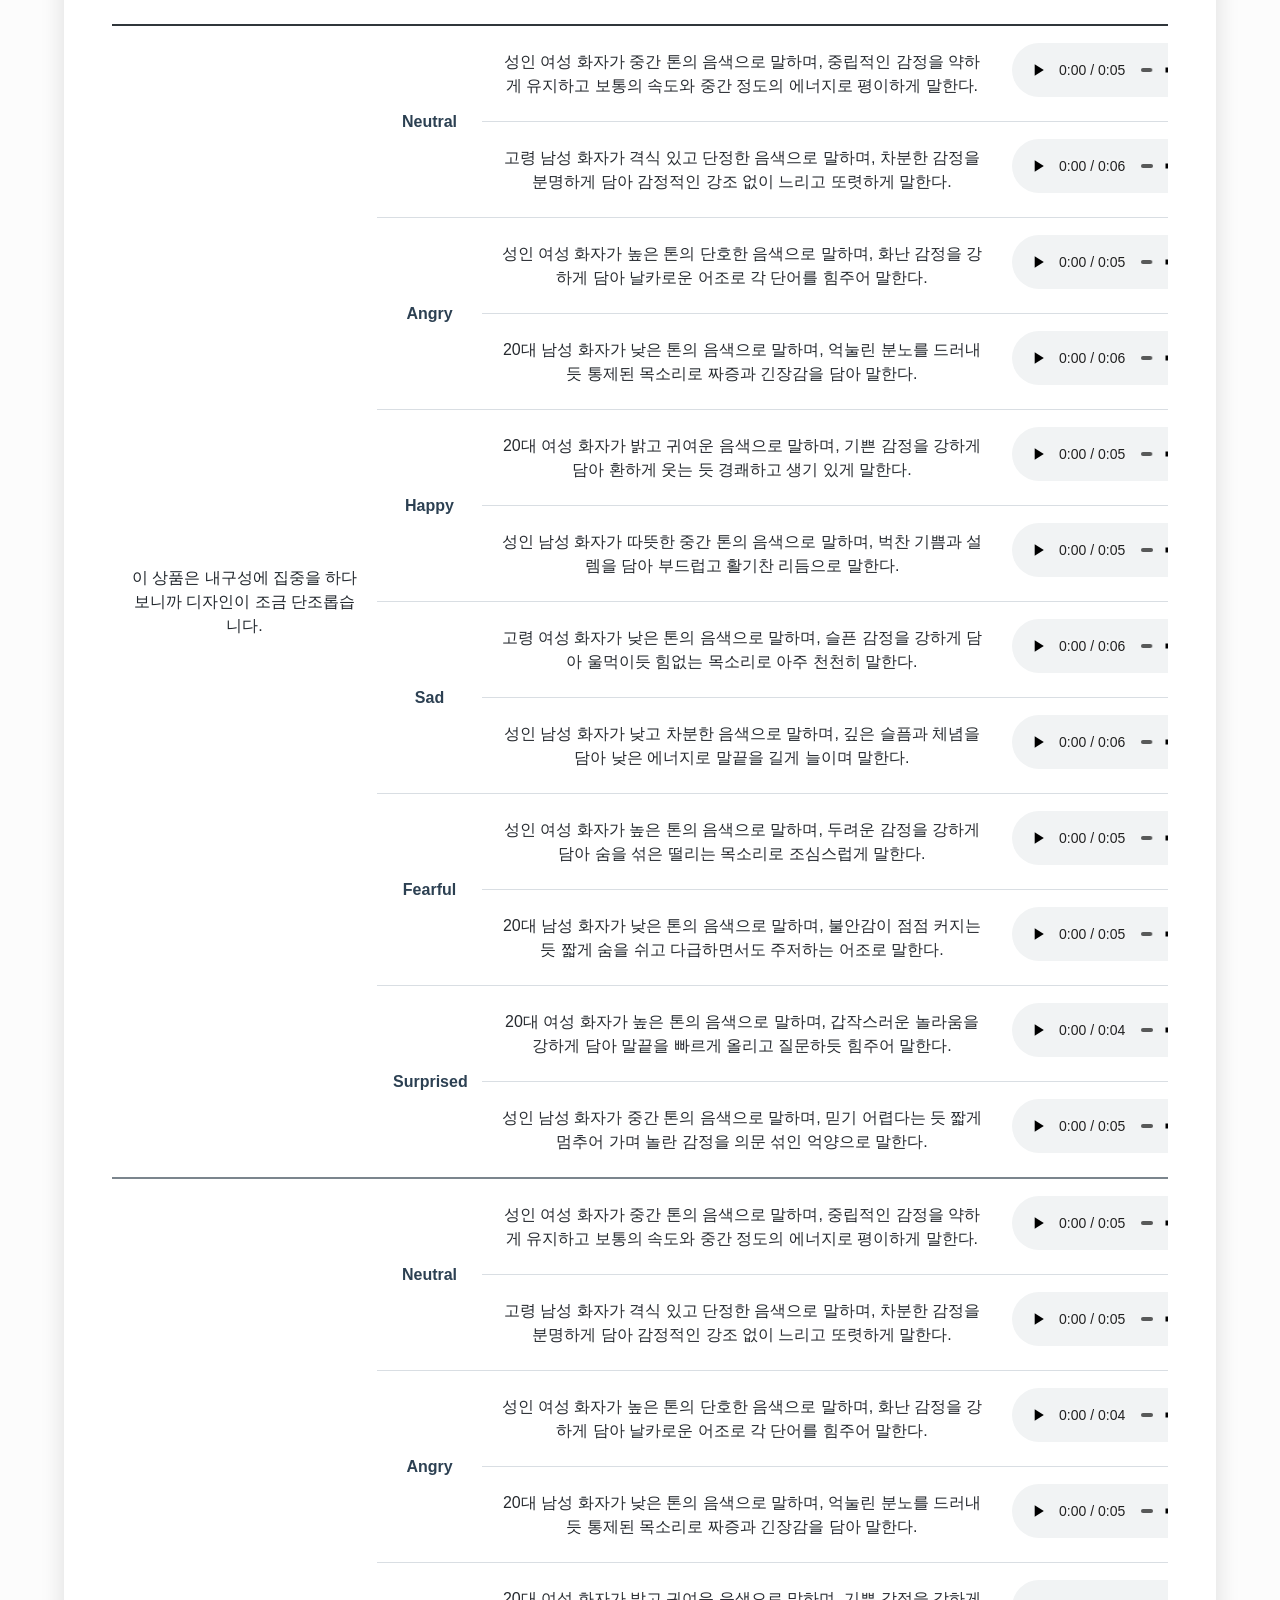
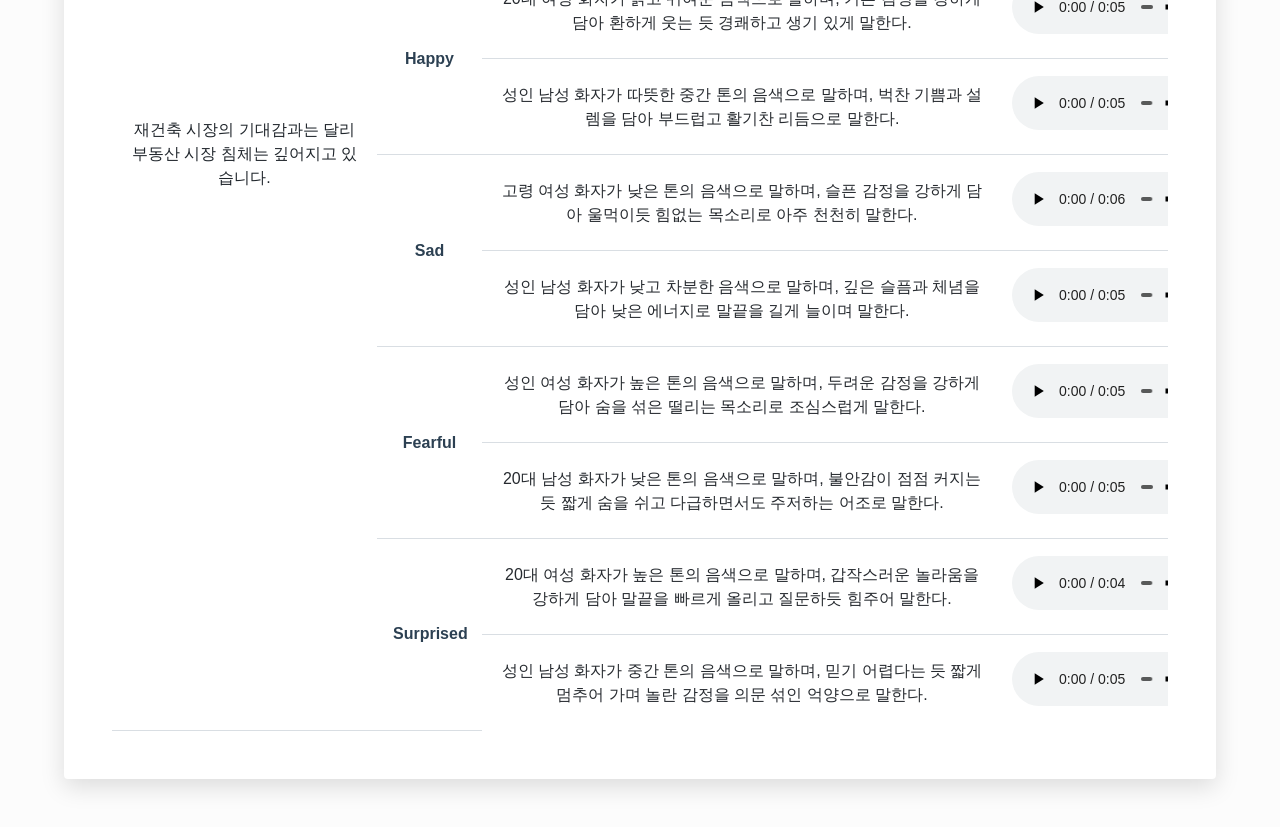
==== commit 37309c30: "Mark CLID-TTS code release as coming soon" ====
--- a/clid-tts/index.html
+++ b/clid-tts/index.html
@@ -13,7 +13,7 @@
       <header class="hero">
         <h1 class="wordmark" id="page-title">CLID: CROSS-LINGUAL INSTRUCTION DISTILLATION FOR LOW-RESOURCE EXPRESSIVE EMOTIONAL TEXT-TO-SPEECH</h1>
         <p class="project-links">
-          <a href="https://github.com/SpeechAI-Lab/CLID-TTS">Code</a>;
+          <span class="coming-soon">Code (coming soon)</span>;
           <span class="coming-soon">Paper (coming soon)</span>
         </p>
       </header>
